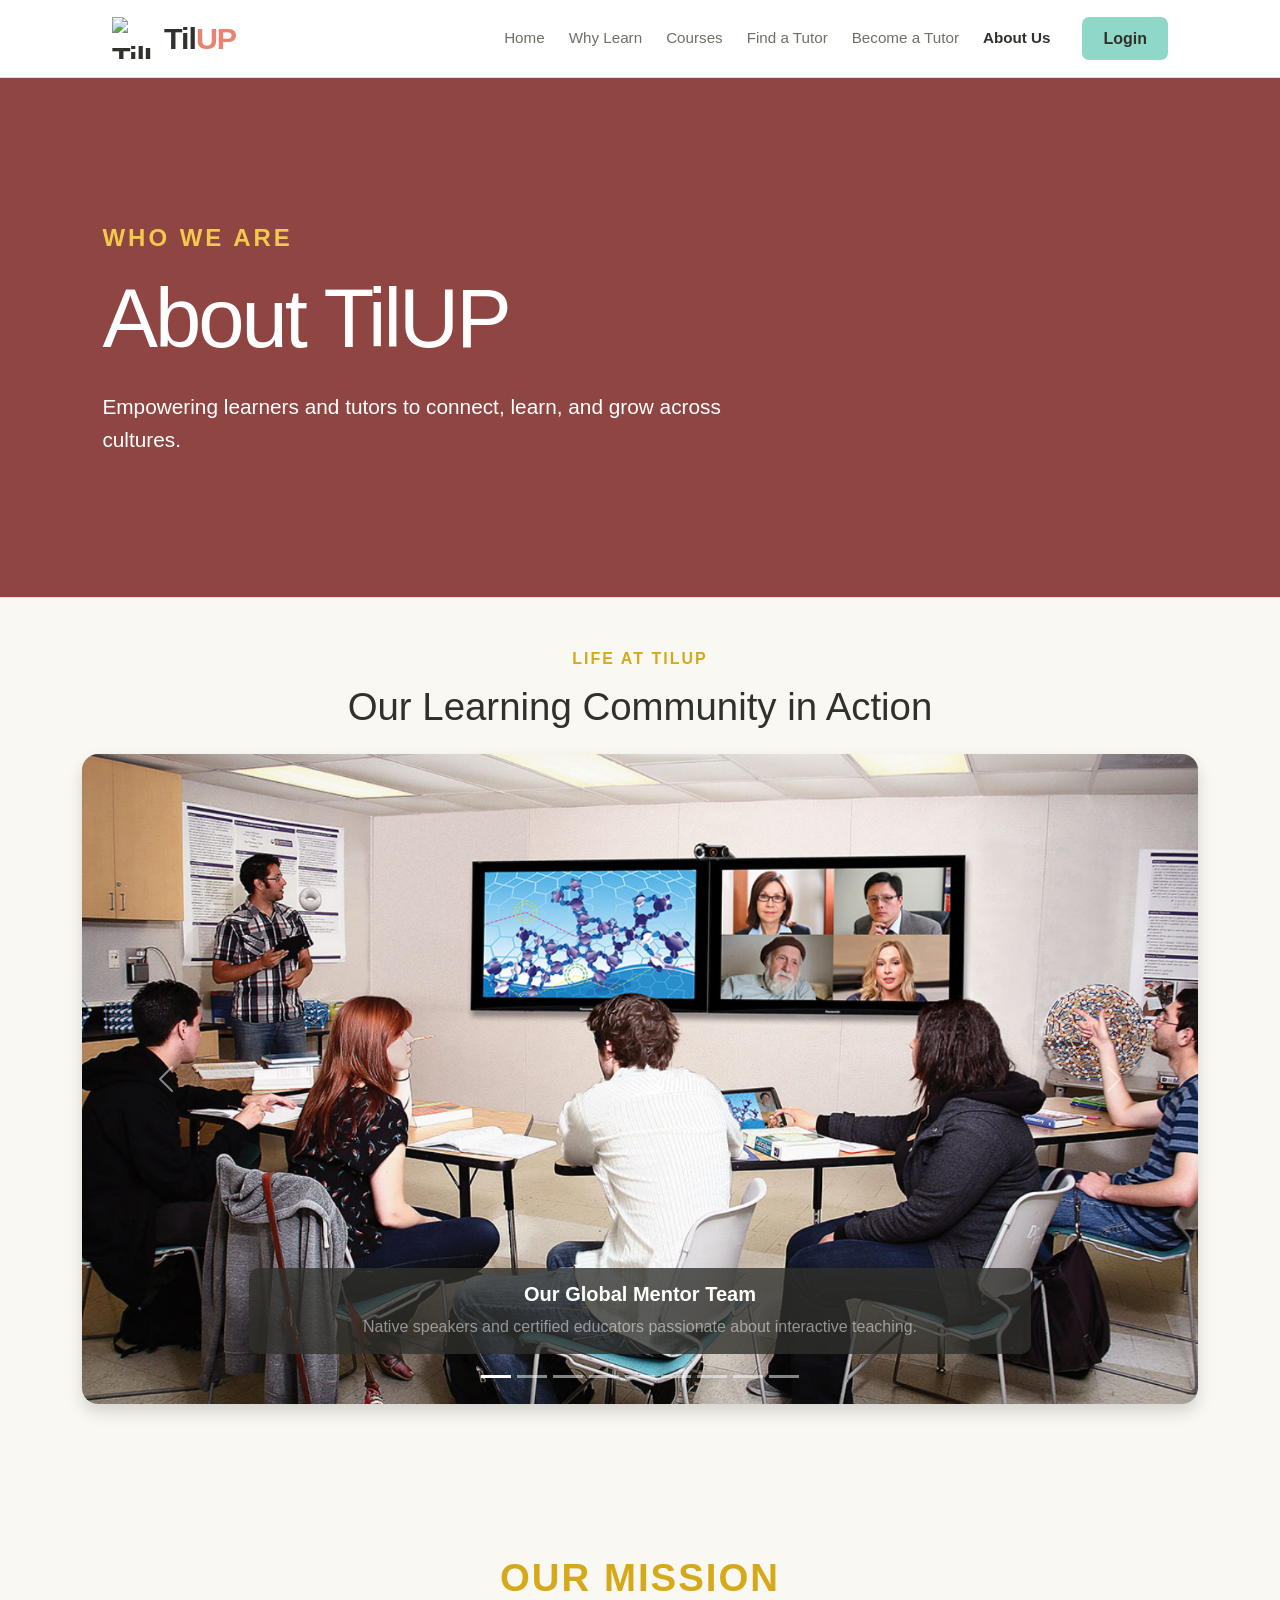
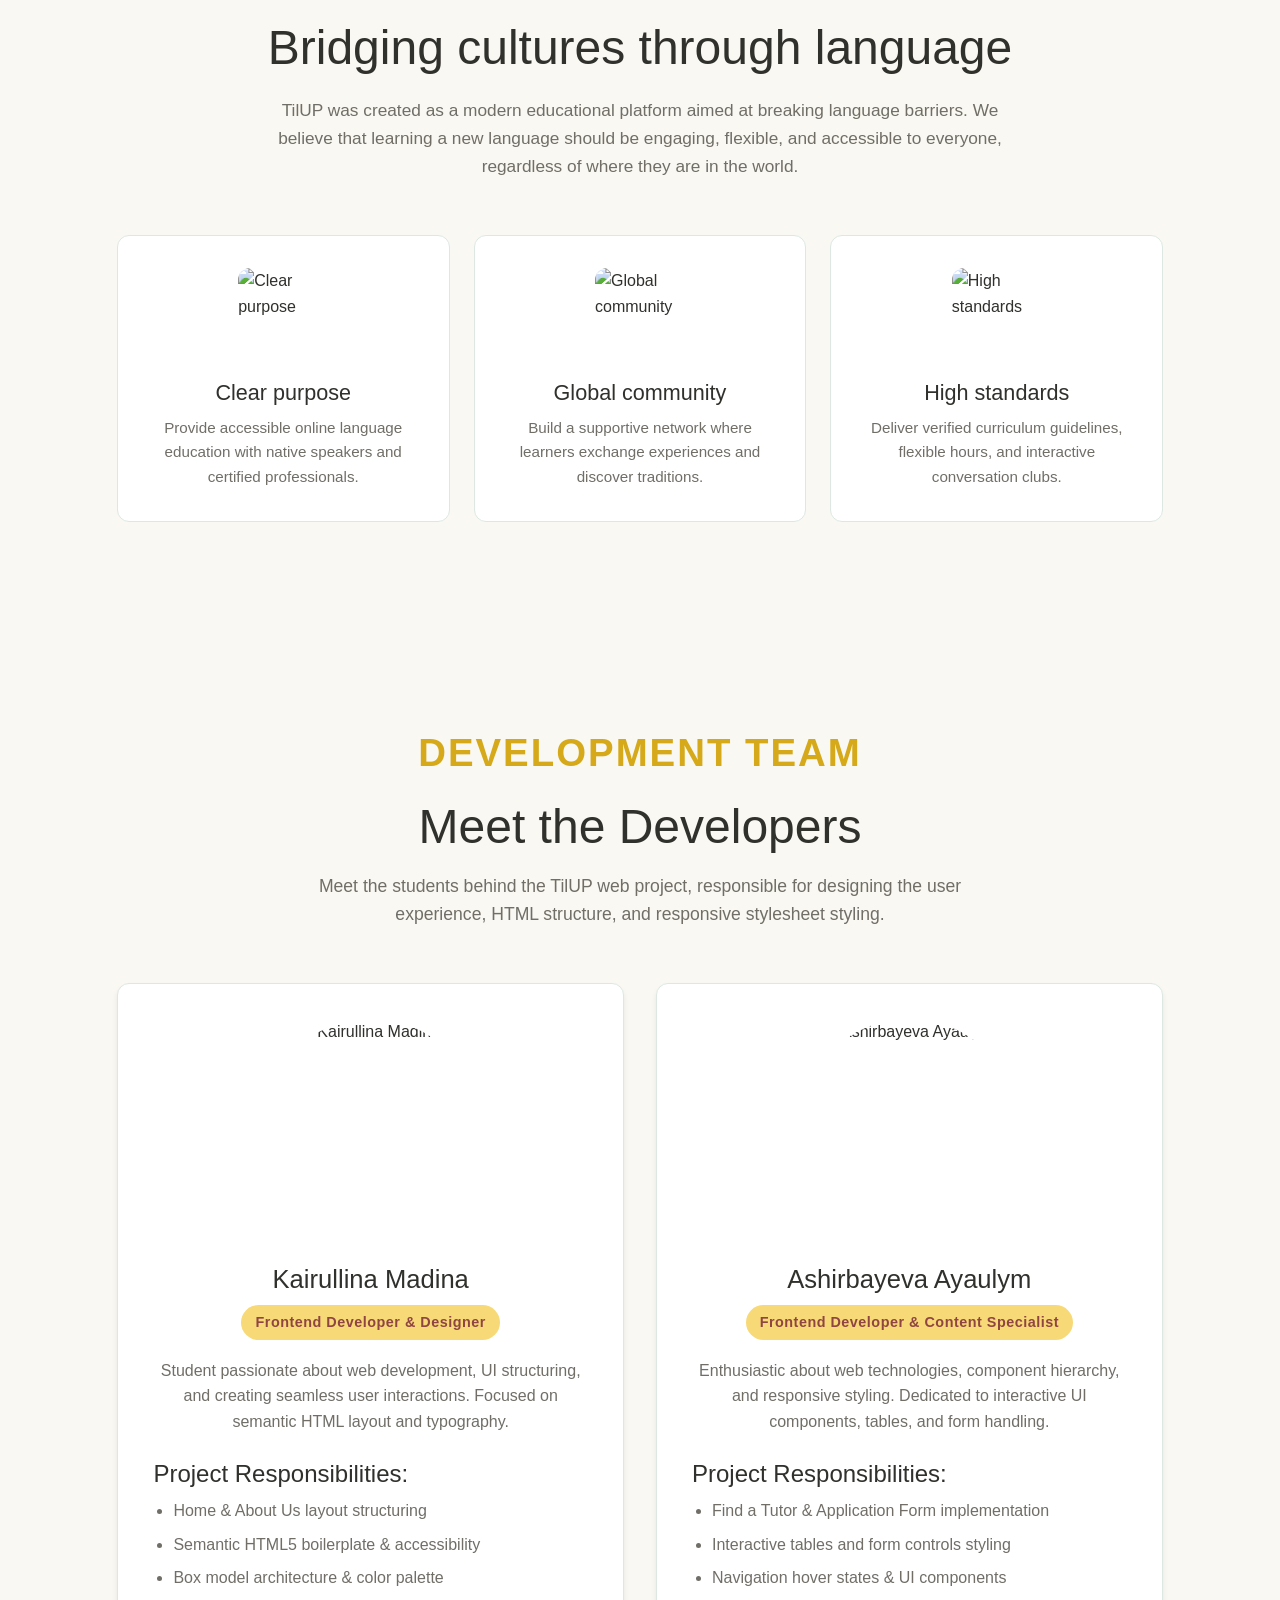
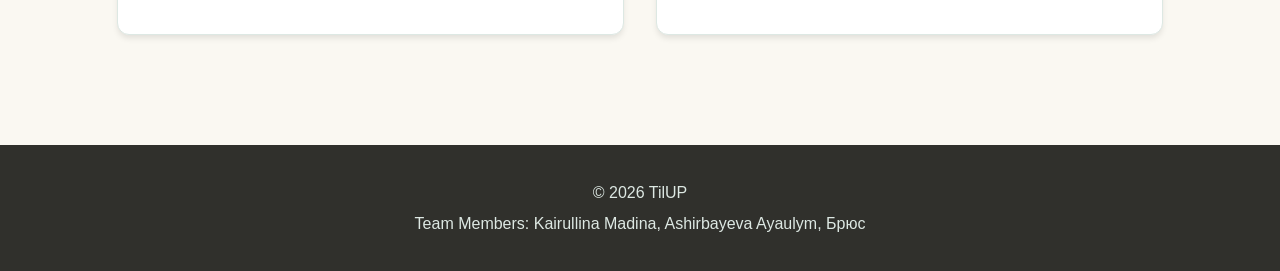
==== about.html @ f7ce6a19 "Update responsive design and Bootstrap" ====
<!DOCTYPE html>
<html lang="en">
<head>
    <meta charset="UTF-8">
    <meta name="viewport" content="width=device-width, initial-scale=1.0">
    <title>TilUP | About Us</title>

    <!-- Bootstrap 5.3.8 CSS (согласовано с напарницей) -->
    <link href="https://cdn.jsdelivr.net/npm/bootstrap@5.3.8/dist/css/bootstrap.min.css" rel="stylesheet">
    <link rel="stylesheet" href="css/style.css">
</head>

<body>

    <!-- Task 5 & 10: Единый Navbar на Bootstrap -->
    <header>
        <nav class="navbar navbar-expand-lg bg-white border-bottom py-2">
            <div class="container-fluid px-lg-5">
                <a href="index.html" class="logo text-decoration-none">
                    <img src="images/logo.PNG" alt="TilUP logo">
                    <span>Til<span class="logo-up">UP</span></span>
                </a>

                <button class="navbar-toggler" type="button" data-bs-toggle="collapse" data-bs-target="#navMenu" aria-controls="navMenu" aria-expanded="false" aria-label="Toggle navigation">
                    <span class="navbar-toggler-icon"></span>
                </button>

                <div class="collapse navbar-collapse justify-content-end" id="navMenu">
                    <ul class="navbar-nav align-items-lg-center my-3 my-lg-0 gap-lg-2">
                        <li class="nav-item"><a class="nav-link" href="index.html">Home</a></li>
                        <li class="nav-item"><a class="nav-link" href="why-learn.html">Why Learn</a></li>
                        <li class="nav-item"><a class="nav-link" href="courses.html">Courses</a></li>
                        <li class="nav-item"><a class="nav-link" href="tutors.html">Find a Tutor</a></li>
                        <li class="nav-item"><a class="nav-link" href="become_tutor.html">Become a Tutor</a></li>
                        <li class="nav-item"><a class="nav-link active" aria-current="page" href="about.html">About Us</a></li>
                    </ul>
                    <a href="#" class="login-button ms-lg-4 text-decoration-none">Login</a>
                </div>
            </div>
        </nav>
    </header>

    <main>

        <!-- Task 1: Responsive Typography -->
        <section class="page-herothree">
            <div class="page-herothree-content">
                <p class="section-label">WHO WE ARE</p>
                <h1 class="tu-responsive-title">About TilUP</h1>
                <p>Empowering learners and tutors to connect, learn, and grow across cultures.</p>
            </div>
        </section>

        <!-- Task 7: Bootstrap Carousel (Высокая, 9 фото JPG/JPEG) -->
        <section class="py-5" style="background-color: #FAF8F2;">
            <div class="container-xl">
                <div class="text-center mb-4">
                    <p class="section-label" style="font-size: 1rem; color: #D5A919;">LIFE AT TILUP</p>
                    <h2 style="color: #30302C; font-size: 2.4rem;">Our Learning Community in Action</h2>
                </div>

                <div class="row">
                    <div class="col-12">
                        <div id="aboutCarousel" class="carousel slide shadow rounded-4 overflow-hidden" data-bs-ride="carousel">
                            <!-- 9 Indicators -->
                            <div class="carousel-indicators">
                                <button type="button" data-bs-target="#aboutCarousel" data-bs-slide-to="0" class="active" aria-current="true" aria-label="Slide 1"></button>
                                <button type="button" data-bs-target="#aboutCarousel" data-bs-slide-to="1" aria-label="Slide 2"></button>
                                <button type="button" data-bs-target="#aboutCarousel" data-bs-slide-to="2" aria-label="Slide 3"></button>
                                <button type="button" data-bs-target="#aboutCarousel" data-bs-slide-to="3" aria-label="Slide 4"></button>
                                <button type="button" data-bs-target="#aboutCarousel" data-bs-slide-to="4" aria-label="Slide 5"></button>
                                <button type="button" data-bs-target="#aboutCarousel" data-bs-slide-to="5" aria-label="Slide 6"></button>
                                <button type="button" data-bs-target="#aboutCarousel" data-bs-slide-to="6" aria-label="Slide 7"></button>
                                <button type="button" data-bs-target="#aboutCarousel" data-bs-slide-to="7" aria-label="Slide 8"></button>
                                <button type="button" data-bs-target="#aboutCarousel" data-bs-slide-to="8" aria-label="Slide 9"></button>
                            </div>

                            <!-- 9 Slides -->
                            <div class="carousel-inner">
                                <div class="carousel-item active">
                                    <img src="images/mentor_team.png" class="d-block tu-carousel-img" alt="Global tutor team">
                                    <div class="carousel-caption d-none d-md-block tu-carousel-caption">
                                        <h5 class="text-white fw-bold">Our Global Mentor Team</h5>
                                        <p class="mb-0 text-white-50">Native speakers and certified educators passionate about interactive teaching.</p>
                                    </div>
                                </div>
                                <div class="carousel-item">
                                    <img src="images/student_centered.jpg" class="d-block tu-carousel-img" alt="Student lessons">
                                    <div class="carousel-caption d-none d-md-block tu-carousel-caption">
                                        <h5 class="text-white fw-bold">Student-Centered Lessons</h5>
                                        <p class="mb-0 text-white-50">Personalized pace tailored for your individual goals.</p>
                                    </div>
                                </div>
                                <div class="carousel-item">
                                    <img src="images/vibrant_community.jpeg" class="d-block tu-carousel-img" alt="Supportive community">
                                    <div class="carousel-caption d-none d-md-block tu-carousel-caption">
                                        <h5 class="text-white fw-bold">Vibrant Community</h5>
                                        <p class="mb-0 text-white-50">Practice conversation with peers across continents.</p>
                                    </div>
                                </div>
                                <div class="carousel-item">
                                    <img src="images/teaching_standarts.jpg" class="d-block tu-carousel-img" alt="Online classroom">
                                    <div class="carousel-caption d-none d-md-block tu-carousel-caption">
                                        <h5 class="text-white fw-bold">High Teaching Standards</h5>
                                        <p class="mb-0 text-white-50">Approved curriculum guidelines and verified mentors.</p>
                                    </div>
                                </div>
                                <div class="carousel-item">
                                    <img src="images/real_speaking.jpeg" class="d-block tu-carousel-img" alt="Speaking practice">
                                    <div class="carousel-caption d-none d-md-block tu-carousel-caption">
                                        <h5 class="text-white fw-bold">Real-World Speaking</h5>
                                        <p class="mb-0 text-white-50">Overcome the language barrier from the very first lesson.</p>
                                    </div>
                                </div>
                                <div class="carousel-item">
                                    <img src="images/flexible_schedule.jpg" class="d-block tu-carousel-img" alt="Flexible schedule">
                                    <div class="carousel-caption d-none d-md-block tu-carousel-caption">
                                        <h5 class="text-white fw-bold">Flexible Schedules</h5>
                                        <p class="mb-0 text-white-50">Book private sessions anytime that fits your daily routine.</p>
                                    </div>
                                </div>
                                <div class="carousel-item">
                                    <img src="images/verified_tutors.jpeg" class="d-block tu-carousel-img" alt="Interview process">
                                    <div class="carousel-caption d-none d-md-block tu-carousel-caption">
                                        <h5 class="text-white fw-bold">Verified Tutors</h5>
                                        <p class="mb-0 text-white-50">Carefully screened language coaches and specialists.</p>
                                    </div>
                                </div>
                                <div class="carousel-item">
                                    <img src="images/clear_progress.jpg" class="d-block tu-carousel-img" alt="Mission and purpose">
                                    <div class="carousel-caption d-none d-md-block tu-carousel-caption">
                                        <h5 class="text-white fw-bold">Clear Educational Milestones</h5>
                                        <p class="mb-0 text-white-50">Tangible progress from beginner basics to fluent speech.</p>
                                    </div>
                                </div>
                                <div class="carousel-item">
                                    <img src="images/people.jpeg" class="d-block tu-carousel-img" alt="Diverse learners">
                                    <div class="carousel-caption d-none d-md-block tu-carousel-caption">
                                        <h5 class="text-white fw-bold">Global Culture Exchange</h5>
                                        <p class="mb-0 text-white-50">Discover local traditions through native language immersion.</p>
                                    </div>
                                </div>
                            </div>

                            <!-- Controls -->
                            <button class="carousel-control-prev" type="button" data-bs-target="#aboutCarousel" data-bs-slide="prev" aria-label="Previous">
                                <span class="carousel-control-prev-icon" aria-hidden="true"></span>
                            </button>
                            <button class="carousel-control-next" type="button" data-bs-target="#aboutCarousel" data-bs-slide="next" aria-label="Next">
                                <span class="carousel-control-next-icon" aria-hidden="true"></span>
                            </button>
                        </div>
                    </div>
                </div>
            </div>
        </section>

        <!-- Task 3: Bootstrap Grid (col-lg-4) -->
        <section class="about-tilup">
            <p class="section-label">OUR MISSION</p>
            <h2>Bridging cultures through language</h2>
            <p class="about-description">
                TilUP was created as a modern educational platform aimed at breaking language barriers. 
                We believe that learning a new language should be engaging, flexible, and accessible 
                to everyone, regardless of where they are in the world.
            </p>

            <div class="row g-4 text-start">
                <div class="col-12 col-md-6 col-lg-4">
                    <article class="feature-card h-100">
                        <div class="feature-icon">
                            <img src="images/purpose.jpg" alt="Clear purpose">
                        </div>
                        <h3>Clear purpose</h3>
                        <p>Provide accessible online language education with native speakers and certified professionals.</p>
                    </article>
                </div>

                <div class="col-12 col-md-6 col-lg-4">
                    <article class="feature-card h-100">
                        <div class="feature-icon">
                            <img src="images/community.jpg" alt="Global community">
                        </div>
                        <h3>Global community</h3>
                        <p>Build a supportive network where learners exchange experiences and discover traditions.</p>
                    </article>
                </div>

                <div class="col-12 col-md-12 col-lg-4">
                    <article class="feature-card h-100">
                        <div class="feature-icon">
                            <img src="images/standard.jpg" alt="High standards">
                        </div>
                        <h3>High standards</h3>
                        <p>Deliver verified curriculum guidelines, flexible hours, and interactive conversation clubs.</p>
                    </article>
                </div>
            </div>
        </section>

        <!-- Development Team -->
        <section class="team-section">
            <p class="section-label">DEVELOPMENT TEAM</p>
            <h2>Meet the Developers</h2>
            <p class="about-description">
                Meet the students behind the TilUP web project, responsible for designing 
                the user experience, HTML structure, and responsive stylesheet styling.
            </p>

            <div class="team-grid">
                <article class="team-card">
                    <img src="images/madina.jpg" alt="Kairullina Madina" class="round-imageus profile-photo">
                    <div class="team-info">
                        <h3>Kairullina Madina</h3>
                        <span class="subject-tag">Frontend Developer & Designer</span>
                        <p class="bio-text">
                            Student passionate about web development, UI structuring, and creating 
                            seamless user interactions. Focused on semantic HTML layout and typography.
                        </p>
                        <div class="member-details">
                            <h4>Project Responsibilities:</h4>
                            <ul>
                                <li>Home & About Us layout structuring</li>
                                <li>Semantic HTML5 boilerplate & accessibility</li>
                                <li>Box model architecture & color palette</li>
                            </ul>
                        </div>
                    </div>
                </article>

                <article class="team-card">
                    <img src="images/ayaulym.jpg" alt="Ashirbayeva Ayaulym" class="round-imageus profile-photo">
                    <div class="team-info">
                        <h3>Ashirbayeva Ayaulym</h3>
                        <span class="subject-tag">Frontend Developer & Content Specialist</span>
                        <p class="bio-text">
                            Enthusiastic about web technologies, component hierarchy, and responsive styling. 
                            Dedicated to interactive UI components, tables, and form handling.
                        </p>
                        <div class="member-details">
                            <h4>Project Responsibilities:</h4>
                            <ul>
                                <li>Find a Tutor & Application Form implementation</li>
                                <li>Interactive tables and form controls styling</li>
                                <li>Navigation hover states & UI components</li>
                            </ul>
                        </div>
                    </div>
                </article>
            </div>
        </section>

    </main>

    <!-- Правило сдачи 3: имена всех членов команды в футере -->
    <footer>
        <p>&copy; 2026 TilUP</p>
        <p>Team Members: Kairullina Madina, Ashirbayeva Ayaulym, Брюс</p>
    </footer>

    <!-- Bootstrap 5.3.8 JS -->
    <script src="https://cdn.jsdelivr.net/npm/bootstrap@5.3.8/dist/js/bootstrap.bundle.min.js"></script>
</body>
</html>
---- css/style.css ----
/* 
   GLOBAL
 */

* {
    box-sizing: border-box;
}

body {
    margin: 0;
    font-family: Arial, sans-serif;
    color: #30302C;
    background-color: #FAF8F2;
    line-height: 1.6;
}

h1, h2, h3, p {
    margin-top: 0;
}

a {
    text-decoration: none;
}


/* 
   ALL PAGES
   NAVBAR
*/

.navbar {
    min-height: 78px;
    padding: 0 5%;
    display: flex;
    align-items: center;
    justify-content: space-between;
    background-color: #FFFFFF;
    border-bottom: 1px solid #DDE8E3;
}

.logo {
    display: flex;
    align-items: center;
    gap: 10px;
    color: #30302C;
    font-size: 1.9rem;
    font-weight: bold;
    letter-spacing: -1px;
}

.logo img {
    width: 42px;
    height: 42px;
    object-fit: contain;
}

.logo-up {
    color: #E9826E;
}

.nav-menu {
    display: flex;
    align-items: center;
    gap: 25px;
}

.nav-menu a {
    color: #706E67;
    font-size: 0.95rem;
    transition: 0.3s;
}

.nav-menu a:hover {
    color: #E9826E;
}

.nav-menu a.active {
    color: #30302C;
    font-weight: bold;
}

.login-button {
    padding: 9px 21px;
    color: #30302C;
    background-color: #8FD8C8;
    border-radius: 7px;
    font-weight: bold;
    transition: 0.3s;
}

.login-button:hover {
    background-color: #E9826E;
    color: #FFFFFF;
}


/* 
   HOME PAGE
   HERO IMAGE
 */

.hero-image-section {
    position: relative;
    width: 100%;
    height: 650px;
    overflow: hidden;
}

.hero-image {
    width: 100%;
    height: 100%;
    object-fit: cover;
    display: block;
}

.hero-image-overlay {
    position: absolute;
    top: 0;
    left: 0;
    width: 100%;
    height: 100%;
    display: flex;
    align-items: center;
    padding: 0 8%;
    background-color: rgba(48, 48, 44, 0.25);
}

.hero-text {
    max-width: 1000px;
    color: #FFFFFF;
}

.hero-label {
    margin-bottom: 20px;
    color: #F8D978;
    font-size: 1.1rem;
    font-weight: bold;
    letter-spacing: 3px;
    text-shadow: 2px 2px 6px rgba(0, 0, 0, 0.45);
}

.hero-text h1 {
    margin-bottom: 28px;
    color: #FFFFFF;
    font-size: 6rem;
    line-height: 1.02;
    letter-spacing: -3px;
    text-shadow: 2px 2px 6px rgba(0, 0, 0, 0.45);
}

.hero-description {
    max-width: 700px;
    margin-bottom: 38px;
    color: #FFFFFF;
    font-size: 1.3rem;
    line-height: 1.6;
    text-shadow: 2px 2px 6px rgba(0, 0, 0, 0.45);
}

.btn-primary {
    display: inline-block;

    padding: 15px 34px;

    color: #30302C;
    background-color: #8FD8C8;

    border: none;
    border-radius: 7px;

    font-size: 1rem;
    font-weight: bold;

    transition: 0.3s;
}

.btn-primary:hover {
    background-color: #E9826E;
    color: #FFFFFF;

    transform: translateY(-2px);
}


/*  
   HOME PAGE
   STATISTICS
  */

.statistics {
    display: flex;
    padding: 42px 8%;
    background-color: #FFFFFF;
    border-bottom: 1px solid #DDE8E3;
}

.stat {
    flex: 1;
    text-align: center;
    border-right: 1px solid #DDE8E3;
}

.stat:last-child {
    border-right: none;
}

.stat h2 {
    margin-bottom: 2px;
    color: #B35A54;
    font-size: 2.2rem;
}

.stat p {
    margin-bottom: 0;
    color: #706E67;
}


/* HOME PAGE
   ABOUT TILUP
 */

.about-tilup {
    max-width: 1200px;
    margin: 0 auto;
    padding: 95px 6% 110px;
    text-align: center;
}

.section-label {
    margin-bottom: 12px;
    color: #D5A919;
    font-size: 2.4rem;
    font-weight: bold;
    letter-spacing: 2px;
}

.about-tilup h2 {
    margin-bottom: 22px;
    color: #30302C;
    font-size: 3rem;
    line-height: 1.15;
}

.about-description {
    max-width: 760px;
    margin: 0 auto 55px;
    color: #706E67;
    font-size: 1.08rem;
}


/* 
   HOME PAGE
   FEATURE CARDS
 */

.feature-cards {
    display: flex;
    gap: 22px;
    align-items: stretch;
    text-align: left;
}

.feature-card {
    flex: 1;
    min-height: 260px;
    padding: 32px;

    display: flex;
    flex-direction: column;
    align-items: center;

    background-color: #FFFFFF;
    border: 1px solid #DDE8E3;
    border-radius: 12px;
    transition: 0.3s;
}

.feature-card:hover {
    transform: translateY(-5px);
    border-color: #E9826E;
    box-shadow: 0 10px 25px rgba(48, 48, 44, 0.08);
}

.feature-icon {
    width: 90px;
    height: 90px;
    margin: 0 auto 22px;
    overflow: hidden;
    border-radius: 12px;
}

.feature-icon img {
    width: 100%;
    height: 100%;
    object-fit: cover;
    display: block;
}

.feature-card h3 {
    margin-bottom: 10px;
    color: #30302C;
    font-size: 1.35rem;
    text-align: center;
}

.feature-card p {
    margin-bottom: 0;
    color: #706E67;
    font-size: 0.95rem;
    text-align: center;
}


/*  
   ALL PAGES
   FOOTER
  */

footer {
    padding: 30px 8%;
    text-align: center;
    background-color: #30302C;
}

footer p {
    margin: 5px;
    color: #DDE8E3;
}


/*  
   HOME PAGE
   RESPONSIVE
  */

@media (max-width: 1000px) {

    .nav-menu {
        gap: 15px;
    }

    .hero-image-section {
        height: 580px;
    }

    .hero-text h1 {
        font-size: 4.5rem;
    }
}


@media (max-width: 750px) {

    .navbar {
        padding: 15px 5%;
        flex-wrap: wrap;
        gap: 15px;
    }

    .nav-menu {
        order: 3;
        width: 100%;
        justify-content: center;
        flex-wrap: wrap;
    }

    .hero-image-section {
        height: 600px;
    }

    .hero-image-overlay {
        padding: 0 6%;
    }

    .hero-text h1 {
        font-size: 3.2rem;
        letter-spacing: -1px;
    }

    .hero-description {
        font-size: 1.1rem;
    }

    .statistics {
        flex-wrap: wrap;
        gap: 25px;
    }

    .stat {
        flex: 1 1 45%;
    }

    .stat:nth-child(2) {
        border-right: none;
    }

    .stat:nth-child(3),
    .stat:nth-child(4) {
        padding-top: 20px;
    }

    .about-tilup {
        padding: 75px 6%;
    }

    .about-tilup h2 {
        font-size: 2.4rem;
    }
}


/*  
   WHY LEARN PAGE
   HERO
  */

.why-hero {
    min-height: 520px;
    display: flex;
    align-items: center;
    padding: 80px 8%;
    background-color: #30302C;
}

.why-hero-content {
    max-width: 800px;
    color: #FFFFFF;
}

.why-hero-content .section-label {
    margin-bottom: 20px;
    color: #F8D978;
}

.why-hero-content h1 {
    margin-bottom: 25px;
    color: #FFFFFF;
    font-size: 5rem;
    line-height: 1.05;
    letter-spacing: -2px;
}

.why-hero-content > p:not(.section-label) {
    max-width: 650px;
    color: #FFFFFF;
    font-size: 1.2rem;
    line-height: 1.6;
}


/*  
   WHY LEARN PAGE
   BENEFITS
  */

.why-benefits {
    max-width: 1200px;
    margin: 0 auto;
    padding: 100px 6% 110px;
}

.why-benefit {
    display: flex;
    gap: 70px;
    align-items: center;
    margin-bottom: 100px;
}

.why-benefit:last-child {
    margin-bottom: 0;
}

.why-benefit-reverse .why-benefit-text {
    order: 2;
}

.why-benefit-reverse .why-benefit-image {
    order: 1;
}

.why-benefit-text {
    max-width: 520px;
    flex: 1;
}

.why-benefit-text h2 {
    margin-bottom: 20px;
    color: #30302C;
    font-size: 2.5rem;
    line-height: 1.15;
}

.why-benefit-text > p:not(.benefit-number) {
    margin-bottom: 25px;
    color: #706E67;
    font-size: 1.05rem;
    line-height: 1.7;
}

.why-benefit-text ul {
    margin: 0;
    padding-left: 20px;
    color: #30302C;
}

.why-benefit-text li {
    margin-bottom: 9px;
}


/*  
   WHY LEARN PAGE
   IMAGES
  */

.why-benefit-image {
    width: 100%;
    height: 400px;
    overflow: hidden;
    border-radius: 12px;
    flex: 1;
}

.why-benefit-image img {
    width: 100%;
    height: 100%;
    object-fit: cover;
    display: block;
}
.review-card {
    max-width: 850px;
    min-height: 320px;
    margin: 0 auto;
    background-color: #FFFFFF;
    border: 1px solid #E7E2D7;
    border-radius: 16px;
}

.review-header {
    display: flex;
    align-items: center;
    gap: 20px;
}

.review-image {
    width: 110px;
    height: 110px;
    object-fit: cover;
    border-radius: 50%;
}

.review-header h5 {
    margin: 0 0 6px;
    font-size: 1.4rem;
    color: #30302C;
}

.review-header small {
    color: #706E67;
    font-size: 1rem;
}

.review-stars {
    margin-top: 8px;
    color: #F2C94C;
    font-size: 1.2rem;
    letter-spacing: 2px;
}

.review-text {
    margin-top: 45px;
    font-size: 1.5rem;
    line-height: 1.6;
    color: #30302C;
}
.review-control {
    width: 60px;
    opacity: 1;
}

.review-arrow {
    width: 45px;
    height: 45px;
    display: flex;
    align-items: center;
    justify-content: center;

    background-color: #30302C;
    color: #FFFFFF;

    border-radius: 50%;
    font-size: 2rem;
    line-height: 1;
}

.review-control:hover {
    opacity: 1;
}

.review-control:hover .review-arrow {
    background-color: #E9826E;
}

@media (max-width: 600px) {

    .review-card {
        padding: 30px !important;
    }

    .review-image {
        width: 90px;
        height: 90px;
    }

    .review-text {
        margin-top: 30px;
        font-size: 1.2rem;
    }

}

/*  
   WHY LEARN PAGE
   BOTTOM CTA
  */

.why-cta {
    padding: 100px 8%;
    background-color: #30302C;
}

.why-cta-content {
    max-width: 850px;
    margin: 0 auto;
    text-align: center;
}

.why-cta-content .section-label {
    margin-bottom: 15px;
    color: #F8D978;
}

.why-cta-content h2 {
    margin-bottom: 20px;
    color: #FFFFFF;
    font-size: 3.2rem;
    line-height: 1.15;
}

.why-cta-content > p:not(.section-label) {
    max-width: 650px;
    margin: 0 auto 30px;
    color: #DDE8E3;
    font-size: 1.1rem;
    line-height: 1.6;
}


/*  
   WHY LEARN PAGE
   RESPONSIVE
  */

@media (max-width: 900px) {

    .why-hero-content h1 {
        font-size: 4rem;
    }

    .why-benefit {
        flex-direction: column;
        gap: 35px;
        margin-bottom: 75px;
    }

    .why-benefit-reverse .why-benefit-text {
        order: 1;
    }

    .why-benefit-reverse .why-benefit-image {
        order: 2;
    }

    .why-benefit-text {
        max-width: 700px;
    }

    .why-benefit-image {
        height: 350px;
    }
}


@media (max-width: 600px) {

    .why-hero {
        min-height: 480px;
        padding: 70px 6%;
    }

    .why-hero-content h1 {
        font-size: 3rem;
    }

    .why-benefits {
        padding: 75px 6% 80px;
    }

    .why-intro h2 {
        font-size: 2.3rem;
    }

    .why-benefit-text h2 {
        font-size: 2rem;
    }

    .why-benefit-image {
        height: 280px;
    }

    .why-cta {
        padding: 75px 6%;
    }

    .why-cta-content h2 {
        font-size: 2.4rem;
    }
}


/*  
   COURSES PAGE
   HERO
  */

.courses-hero {
    position: relative;
    width: 100%;
    height: 520px;
    overflow: hidden;
}

.courses-hero-image {
    position: absolute;
    top: 0;
    left: 0;
    width: 100%;
    height: 100%;
    object-fit: cover;
    z-index: 0;
}

.courses-hero-overlay {
    position: absolute;
    top: 0;
    left: 0;
    width: 100%;
    height: 100%;
    display: flex;
    align-items: center;
    padding: 0 8%;
    background-color: rgba(48, 48, 44, 0.25);
    z-index: 1;
}

.courses-hero-content {
    max-width: 850px;
    color: #FFFFFF;
    text-shadow: 2px 2px 6px rgba(0, 0, 0, 0.45);
}

.courses-hero-content {
    max-width: 850px;
}

.courses-hero h1 {
    margin-bottom: 22px;
    color: #FFFFFF;
    font-size: 4.5rem;
    line-height: 1.05;
    letter-spacing: -2px;
    text-shadow: 2px 2px 6px rgba(0, 0, 0, 0.45);
}

.courses-hero p:not(.section-label) {
    max-width: 650px;
    margin-bottom: 0;
    color: #FFFFFF;
    font-size: 1.2rem;
}

.courses-heading {
    max-width: 1100px;
    margin: 0 auto 45px;
    text-align: left;
}

.courses-heading h2 {
    margin-bottom: 15px;
    color: #30302C;
    font-size: 3rem;
    line-height: 1.15;
}

.courses-heading > p:not(.section-label) {
    max-width: 700px;
    margin: 0;
    color: #706E67;
    font-size: 1.15rem;
    line-height: 1.6;
}


/*  
   COURSES PAGE
   LANGUAGES
  */

.languages-section {
    max-width: 1500px;
    margin: 0 auto;
    padding: 95px 6% 110px;
}

.language-card {
    flex: 1 1 calc(33.333% - 25px);
    min-width: 280px;

    position: relative;
    align-self: flex-start;

    background-color: #FFFFFF;
    border: 1px solid #DDE8E3;
    border-radius: 12px;
    transition: 0.3s;
    z-index: 1;
}

.language-card:hover {
    transform: translateY(-5px);
    border-color: #E9826E;
    box-shadow: 0 10px 25px rgba(48, 48, 44, 0.10);
    z-index: 10;
}

.language-image {
    width: 100%;
    height: 230px;
    overflow: hidden;
    border-radius: 12px 12px 0 0;
}

.language-image img {
    width: 100%;
    height: 100%;
    object-fit: cover;
    display: block;
}

.language-title {
    padding: 22px 25px;
    background-color: #FFFFFF;
    border-radius: 0 0 12px 12px;
}

.language-title h3 {
    margin: 0;
    color: #30302C;
    font-size: 1.35rem;
}

.language-info {
    position: absolute;

    top: calc(100% - 1px);
    left: 0;

    width: 100%;

    box-sizing: border-box;

    max-height: 0;
    overflow: hidden;

    padding: 0 25px;

    background-color: #FFFFFF;

    border: 1px solid #E9826E;
    border-top: none;

    border-radius: 0 0 12px 12px;

    opacity: 0;

    transition:
        max-height 0.4s ease,
        padding 0.4s ease,
        opacity 0.2s ease;
}

.language-card:hover .language-info {
    max-height: 250px;
    padding: 0 25px 25px;
    opacity: 1;
}

.language-info .language-level {
    display: block;
    margin-bottom: 10px;
    color: #E9826E;
    font-size: 0.75rem;
    font-weight: bold;
    letter-spacing: 1.5px;
}

.language-info p {
    margin-bottom: 15px;
    color: #706E67;
    line-height: 1.5;
}

.language-info ul {
    margin: 0;
    padding-left: 20px;
    color: #706E67;
}

.language-info li {
    margin-bottom: 5px;
}

.language-level {
    color: #E9826E;
    font-size: 0.75rem;
    font-weight: bold;
    letter-spacing: 1.5px;
}
.many-more {
    display: none;
}

@media (max-width: 650px) {

    .language-card:nth-child(n+7) {
        display: none;
    }

    .many-more {
        display: block;
        text-align: center;
        margin-top: 30px;
        font-size: 1.1rem;
        color: #706E67;
    }
}

@media (max-width: 1000px) {

    .language-card {
        flex: 1 1 calc(50% - 25px);
    }

}

@media (max-width: 650px) {

    .language-card {
        flex: 1 1 100%;
    }

    .language-image {
        height: 250px;
    }
}


/*  
   COURSES PAGE
   COURSE FORMATS
  */

.course-formats {
    padding: 95px 8% 105px;
    background-color: #FAF8F2;
}


.format-card {
    flex: 1 1 calc(25% - 20px);

    min-height: 250px;
    padding: 28px;

    display: flex;
    flex-direction: column;
    align-items: center;

    background-color: #FFFFFF;
    border: 1px solid #DDE8E3;
    border-radius: 12px;
    text-align: center;
    transition: 0.3s;
}

.format-card:hover {
    transform: translateY(-5px);
    border-color: #E9826E;
}

.format-icon {
    width: 90px;
    height: 90px;
    margin: 0 auto 22px;
    overflow: hidden;
    border-radius: 12px;
}

.format-icon img {
    width: 100%;
    height: 100%;
    object-fit: cover;
    display: block;
}

.format-card h3 {
    margin-bottom: 10px;
    color: #30302C;
    font-size: 1.3rem;
}

.format-card p {
    margin-bottom: 0;
    color: #706E67;
    font-size: 0.95rem;
}

@media (max-width: 1000px) {

    .format-card {
        flex: 1 1 calc(50% - 20px);
    }

}

@media (max-width: 650px) {

    .format-card {
        flex: 1 1 100%;
    }

}


/*  
   COURSES PAGE
   PREMIUM
  */

.premium-section {
    padding: 90px 8%;
    background-color: #30302C;
}

.premium-content {
    max-width: 1200px;
    margin: 0 auto;
    display: grid;
    grid-template-columns: 1fr 1fr;
    gap: 70px;
    align-items: center;
}

.premium-text {
    text-align: left;
}

.premium-text .section-label {
    color: #F8D978;
}

.premium-text h2 {
    margin-bottom: 20px;
    color: #FFFFFF;
    font-size: 3rem;
    line-height: 1.15;
}

.premium-text > p:not(.section-label) {
    max-width: 550px;
    margin-bottom: 30px;
    color: #DDE8E3;
    font-size: 1.1rem;
    line-height: 1.6;
}

.premium-list {
    max-width: 550px;
    margin-bottom: 35px;
    padding-left: 20px;
    color: #FFFFFF;
    text-align: left;
}

.premium-list li {
    margin-bottom: 10px;
}

.premium-image {
    width: 100%;
    height: 400px;
    overflow: hidden;
    border-radius: 12px;
}

.premium-image img {
    width: 100%;
    height: 100%;
    object-fit: contain;
    display: block;
}


/*  
   COURSES PAGE
   COURSE TABLE
  */

.course-comparison {
    max-width: 1200px;
    margin: 0 auto;
    padding: 95px 6% 110px;
}

.table-container {
    overflow-x: auto;
}

table {
    width: 100%;
    border-collapse: collapse;
    background-color: #FFFFFF;
}

th,
td {
    padding: 18px 20px;
    text-align: left;
    border: 1px solid #DDE8E3;
}

th {
    color: #30302C;
    background-color: #8FD8C8;
    font-weight: bold;
}

td {
    color: #706E67;
}

tr:hover td {
    background-color: #FAF8F2;
}

.plan-header .feature-header {
    background-color: #706E67;
    color: #FFFFFF;
}

.plan-header .free-header {
    background-color: #8FD8C8;
    color: #30302C;
}

.plan-header .tutor-header {
    background-color: #E9826E;
    color: #FFFFFF;
}

.plan-header .premium-header {
    background-color: #F2C94C;
    color: #FFFFFF;
}

.price-row td {
    font-weight: bold;
}

.price-row td:first-child {
    background-color: #706E67;
    color: #FFFFFF;
}

.price-row td:nth-child(2) {
    background-color: #8FD8C8;
    color: #30302C;
}

.price-row td:nth-child(3) {
    background-color: #E9826E;
    color: #FFFFFF;
}

.price-row td:nth-child(4) {
    background-color: #F2C94C;
    color: #FFFFFF;
}


/*  
   COURSES PAGE
   RESPONSIVE
  */

@media (max-width: 1000px) {

    .courses-hero h1 {
        font-size: 3.8rem;
    }

    .feature-cards {
        flex-direction: column;
    }
}

@media (max-width: 750px) {

    .courses-hero {
        min-height: 400px;
        padding: 60px 6%;
    }

    .courses-hero h1 {
        font-size: 3rem;
    }

    .courses-heading h2 {
        font-size: 2.3rem;
    }

    .premium-content h2 {
        font-size: 2.3rem;
    }

    .languages-section,
    .course-comparison {
        padding: 70px 6%;
    }
}


/*  
   BECOME A TUTOR PAGE
   PAGE HERO
  */

.page-hero {
    min-height: 520px;
    display: flex;
    align-items: center;
    padding: 80px 8%;
    background-color: #30302C;
    border-bottom: 1px solid #DDE8E3;
}

.page-hero-content {
    max-width: 1000px;
    text-align: left;
}

.page-hero .section-label {
    margin-bottom: 20px;
    color: #8FD8C8;
    font-size: 1.1rem;
    font-weight: bold;
    letter-spacing: 3px;
}

.page-hero h1 {
    margin-bottom: 28px;
    color: #FFFFFF;
    font-size: 6rem;
    line-height: 1.02;
    letter-spacing: -3px;
}

.page-hero-content > p:not(.section-label) {
    max-width: 700px;
    margin-bottom: 0;
    color: #FFFFFF;
    font-size: 1.3rem;
    line-height: 1.6;
}


/*  
   BECOME A TUTOR PAGE
   SECOND HERO
  */

.page-herotwo {
    min-height: 520px;
    display: flex;
    align-items: center;
    padding: 80px 8%;
    background-color: #263b35;
    border-bottom: 1px solid #DDE8E3;
}

.page-herotwo-content {
    max-width: 1000px;
    text-align: left;
}

.page-herotwo .section-label {
    margin-bottom: 20px;
    color: #8FD8C8;
    font-size: 1.1rem;
    font-weight: bold;
    letter-spacing: 3px;
}

.page-herotwo h1 {
    margin-bottom: 28px;
    color: #FFFFFF;
    font-size: 6rem;
    line-height: 1.02;
    letter-spacing: -3px;
}

.page-herotwo-content > p:not(.section-label) {
    max-width: 700px;
    margin-bottom: 0;
    color: #FFFFFF;
    font-size: 1.3rem;
    line-height: 1.6;
}


/*  
   BECOME A TUTOR PAGE
   THIRD HERO
  */

.page-herothree {
    min-height: 520px;
    display: flex;
    align-items: center;
    padding: 80px 8%;
    background-color: #8F4542;
    border-bottom: 1px solid #DDE8E3;
}

.page-herothree-content {
    max-width: 1000px;
    text-align: left;
}

.page-herothree .section-label {
    margin-bottom: 20px;
    color: #F2C94C;
    font-size: 1.5rem;
    font-weight: bold;
    letter-spacing: 3px;
}

.page-herothree h1 {
    margin-bottom: 28px;
    color: #FFFFFF;
    font-size: 6rem;
    line-height: 1.02;
    letter-spacing: -3px;
}

.page-herothree-content > p:not(.section-label) {
    max-width: 700px;
    margin-bottom: 0;
    color: #FFFFFF;
    font-size: 1.3rem;
    line-height: 1.6;
}


/*  
   BECOME A TUTOR PAGE
   REQUIREMENTS
  */

.requirements-section {
    padding: 90px 8%;
}

.requirements-content {
    max-width: 1200px;
    margin: 0 auto;
    display: grid;
    grid-template-columns: 1fr 420px;
    gap: 70px;
    align-items: center;
}

.round-image {
    width: 500px;
    height: 500px;
    max-width: none;
    object-fit: cover;
    border-radius: 50%;
    display: block;
    border: 3px solid #B87568;
}

.requirements-list {
    padding-left: 20px;
}

.requirements-list li {
    margin-bottom: 15px;
    color: #706E67;
}


/*  
   BECOME A TUTOR PAGE
   BENEFITS TABLE
  */

.benefits-table-section {
    padding: 80px 8%;
    text-align: center;
}

.benefits-table {
    width: 100%;
    border-collapse: collapse;
    margin-top: 40px;
    background: #FFFFFF;
    border-radius: 12px;
    overflow: hidden;
}

.benefits-table td {
    padding: 18px;
    border-bottom: 1px solid #DDE8E3;
}

.benefits-table tr:hover {
    background: #FAF8F2;
}

.benefit-header {
    background-color: #F2C94C;
    color: #30302C;
}

.description-header {
    background-color: #8FD8C8;
    color: #30302C;
}

.included-header {
    background-color: #E9826E;
    color: #FFFFFF;
}


/* 
   BECOME A TUTOR PAGE
   APPLICATION FORM
 */


.tutor-form-section {
    padding: 90px 8%;
    background: #FFFFFF;
}

.tutor-form {
    margin-top: 40px;
}

.form-grid {
    display: grid;
    grid-template-columns: repeat(2, 1fr);
    gap: 25px;
}

.form-group {
    display: flex;
    flex-direction: column;
    margin-bottom: 25px;
}

.form-group label {
    font-weight: bold;
    margin-bottom: 8px;
}

.form-group input,
.form-group select,
.form-group textarea {
    padding: 15px;
    border: 1px solid #DDE8E3;
    border-radius: 8px;
    font-size: 1rem;
    background: #FAF8F2;
}

.form-group input:focus,
.form-group select:focus,
.form-group textarea:focus {
    outline: none;
    border-color: #E9826E;
}

.radio-group {
    display: flex;
    gap: 20px;
    flex-wrap: wrap;
}


/* 
   FIND YOUR TUTOR PAGE
   FILTERS
 */

.filters-section {
    padding: 70px 8% 30px;
}

.filters {
    display: grid;
    grid-template-columns: repeat(3, 1fr);
    gap: 20px;
}

.filter-box {
    display: flex;
    flex-direction: column;
}

.filter-box label {
    margin-bottom: 8px;
    font-weight: bold;
}

.filter-box select {
    padding: 14px;
    border-radius: 8px;
    border: 1px solid #DDE8E3;
    background: #FFFFFF;
}


/*  
   FIND YOUR TUTOR PAGE
   MAIN GRID AREAS LAYOUT
  */

.tutors-page-layout {
    min-height: 100vh;

    display: grid;

    grid-template-columns: 280px minmax(0, 1fr);

    grid-template-areas:
        "header header"
        "hero hero"
        "sidebar main"
        "footer footer";
}


/*  
   FIND YOUR TUTOR PAGE
   HEADER
  */

.tutors-page-layout .site-header {
    grid-area: header;
}


/* 
   FIND YOUR TUTOR PAGE
   HERO
 */

.tutors-page-layout .tutors-hero {
    grid-area: hero;

    min-height: 420px;

    display: flex;
    flex-direction: column;
    justify-content: center;

    padding: 70px 8%;

    background-color: #30302C;
    border-bottom: 1px solid #DDE8E3;
}

.tutors-hero .section-label {
    margin-bottom: 15px;

    color: #8FD8C8;

    font-size: 0.9rem;
    font-weight: bold;
    letter-spacing: 2px;
}

.tutors-hero h1 {
    margin-bottom: 20px;

    color: #FFFFFF;

    font-size: 6rem;
    line-height: 1.05;
    letter-spacing: -2px;
}

.tutors-hero p:not(.section-label) {
    max-width: 700px;

    margin-bottom: 0;

    color: #DDE8E3;

    font-size: 1.3rem;
    line-height: 1.6;
}


/*  
   FIND YOUR TUTOR PAGE
   SIDEBAR
  */

.tutors-page-layout .tutors-sidebar {
    grid-area: sidebar;

    padding: 50px 28px;

    background-color: #FFFFFF;

    border-right: 1px solid #DDE8E3;
}

.sidebar-content {
    position: sticky;
    top: 30px;
}

.tutors-sidebar .section-label {
    margin-bottom: 10px;

    color: #E9826E;

    font-size: 0.8rem;
    font-weight: bold;
    letter-spacing: 2px;
}

.tutors-sidebar h2 {
    margin-bottom: 12px;

    color: #30302C;

    font-size: 1.8rem;
}

.sidebar-description {
    margin-bottom: 35px;

    color: #706E67;

    font-size: 0.9rem;
    line-height: 1.5;
}


/*  
   FIND YOUR TUTOR PAGE
   SIDEBAR FILTERS
  */

.tutors-sidebar .filters {
    display: flex;
    flex-direction: column;
    gap: 25px;
}

.tutors-sidebar .filter-box {
    display: flex;
    flex-direction: column;
    gap: 8px;
}

.tutors-sidebar .filter-box label {
    display: flex;
    align-items: center;
    gap: 7px;

    color: #30302C;

    font-weight: bold;
}

.tutors-sidebar .ui-icon {
    color: #E9826E;
}

.tutors-sidebar select {
    width: 100%;

    padding: 12px;

    border: 1px solid #DDE8E3;
    border-radius: 8px;

    background-color: #FAF8F2;

    color: #30302C;

    font-family: inherit;

    cursor: pointer;
}

.tutors-sidebar select:focus {
    outline: none;

    border-color: #E9826E;

    box-shadow: 0 0 0 3px rgba(233, 130, 110, 0.15);
}


/*  
   FIND YOUR TUTOR PAGE
   MAIN
  */

.tutors-page-layout .tutors-main {
    grid-area: main;

    min-width: 0;

    background-color: #FAF8F2;
}


/*  
   FIND YOUR TUTOR PAGE
   TUTOR SECTION
  */

.tutors-section {
    padding: 55px 6% 90px;
}


/*  
   FIND YOUR TUTOR PAGE
   TUTOR CARDS
  */

.tutors-grid {
    display: flex;

    flex-wrap: wrap;

    gap: 25px;

    align-items: stretch;
}


/*  
   FIND YOUR TUTOR PAGE
   INDIVIDUAL TUTOR CARD
  */

.tutor-card {
    position: relative;

    flex: 1 1 280px;

    max-width: 350px;

    padding: 25px 22px;

    background-color: #FFFFFF;

    border: 1px solid #DDE8E3;

    border-radius: 14px;

    box-shadow: 0 4px 10px rgba(48, 48, 44, 0.04);

    display: grid;

    grid-template-columns: 1fr;

    grid-template-areas:
        "photo"
        "tag"
        "name"
        "rating"
        "bio"
        "list"
        "btn";

    row-gap: 11px;

    justify-items: center;

    text-align: center;

    transition: 0.3s;
}

.tutor-card:hover {
    transform: translateY(-5px);

    border-color: #E9826E;

    box-shadow: 0 12px 25px rgba(48, 48, 44, 0.08);
}


/*  
   FIND YOUR TUTOR PAGE
   TUTOR PHOTO
  */

.tutor-photo {
    grid-area: photo;

    width: 100%;
    height: 220px;

    object-fit: cover;

    border-radius: 10px;

    border: none;
}


/*  
   FIND YOUR TUTOR PAGE
   TUTOR LANGUAGE
  */

.tutor-card .subject-tag {
    grid-area: tag;

    display: inline-block;

    margin-bottom: 0;
    padding: 6px 14px;

    background-color: #F8D978;

    color: #30302C;

    border-radius: 20px;

    font-size: 0.8rem;

    font-weight: bold;
}


/*  
   FIND YOUR TUTOR PAGE
   TUTOR NAME
  */

.tutor-name {
    grid-area: name;

    margin: 0;

    color: #30302C;

    font-size: 1.2rem;
}


/*  
   FIND YOUR TUTOR PAGE
   TUTOR RATING
  */

.tutor-card .rating {
    grid-area: rating;

    display: flex;

    align-items: center;
    justify-content: center;

    gap: 6px;

    margin: 0;

    color: #8F4542;

    font-size: 0.85rem;

    font-weight: bold;
}

.star-icon {
    display: inline-block;
    vertical-align: middle;
}


/*  
   FIND YOUR TUTOR PAGE
   TUTOR DESCRIPTION
  */

.tutor-bio {
    grid-area: bio;

    margin: 0;

    color: #706E67;

    font-size: 0.9rem;

    line-height: 1.5;
}


/*  
   FIND YOUR TUTOR PAGE
   TUTOR DETAILS
  */

.tutor-details {
    grid-area: list;

    width: 100%;

    margin: 5px 0;

    padding: 13px 16px;

    list-style: none;

    background-color: #FAF8F2;

    border: 1px solid #DDE8E3;

    border-radius: 9px;

    color: #706E67;

    font-size: 0.82rem;

    text-align: left;
}

.tutor-details li {
    margin-bottom: 6px;
}

.tutor-details li:last-child {
    margin-bottom: 0;
}


/*  
   FIND YOUR TUTOR PAGE
   TUTOR BUTTON
  */

.tutor-btn {
    grid-area: btn;

    width: 100%;

    padding: 11px 18px;

    text-align: center;
}


/*  
   FIND YOUR TUTOR PAGE
   FOOTER
  */

.tutors-page-layout .site-footer {
    grid-area: footer;

    padding: 30px 8%;

    background-color: #30302C;

    text-align: center;
}

.site-footer p {
    margin: 5px;

    color: #DDE8E3;
}


/*  
   FIND YOUR TUTOR PAGE
   RESPONSIVE
  */

@media (max-width: 1000px) {

    .tutors-page-layout {
        grid-template-columns: 220px minmax(0, 1fr);
    }

    .tutors-hero h1 {
        font-size: 3.5rem;
    }

    .tutor-card {
        flex: 1 1 260px;
    }
}


@media (max-width: 800px) {

    .tutors-page-layout {
        grid-template-columns: 1fr;

        grid-template-areas:
            "header"
            "hero"
            "sidebar"
            "main"
            "footer";
    }

    .tutors-page-layout .tutors-sidebar {
        border-right: none;
        border-bottom: 1px solid #DDE8E3;
    }

    .sidebar-content {
        position: static;
    }

    .tutors-sidebar .filters {
        flex-direction: row;
        flex-wrap: wrap;
    }

    .tutors-sidebar .filter-box {
        flex: 1 1 200px;
    }

    .tutors-hero {
        min-height: 380px;
    }
}


@media (max-width: 600px) {

    .tutors-hero {
        min-height: 350px;
        padding: 55px 6% 45px;
    }

    .tutors-hero h1 {
        font-size: 2.6rem;
    }

    .tutors-section {
        padding: 40px 6% 70px;
    }

    .tutor-card {
        max-width: none;
        flex: 1 1 100%;
    }

    .tutors-sidebar {
        padding: 35px 6%;
    }

    .tutors-sidebar .filters {
        flex-direction: column;
    }
}


/*  
   BECOME A TUTOR / FIND YOUR TUTOR
   GENERAL RESPONSIVE
  */

@media (max-width: 900px) {

    .requirements-content,
    .form-grid,
    .filters {
        grid-template-columns: 1fr;
    }

    .page-hero h1 {
        font-size: 3rem;
    }
}


/*  
   FIND YOUR TUTOR PAGE
   LANGUAGE TAGS
  */

.subject-tag {
    display: inline-block;
    background: #F8D978;
    color: #30302C;
    padding: 6px 14px;
    border-radius: 20px;
    font-size: .85rem;
    font-weight: bold;
    margin-bottom: 15px;
    letter-spacing: .5px;
}

.rating {
    color: #E9826E;
    font-weight: bold;
    margin: 10px 0;
}

.requirements-list li::marker {
    color: #E9826E;
}


/*  
   ALL PAGES
   ICON ALIGNMENT
  */

.rating,
.filter-box label {
    display: inline-flex;
    align-items: center;
    gap: 6px;
}

.star-icon {
    display: inline-block;
    vertical-align: middle;
}


/*  
   ABOUT / TEAM PAGE
   TEAM SECTION
  */

.team-section {
    max-width: 1250px;
    margin: 0 auto;
    padding: 90px 8% 110px;
    text-align: center;
}

.team-section .section-label {
    margin-bottom: 15px;
    text-align: center;
}

.team-section h2 {
    margin-bottom: 18px;
    color: #30302C;
    font-size: 3rem;
    line-height: 1.15;
    text-align: center;
}

.team-section .about-description {
    text-align: center;
    max-width: 700px;
    margin: 0 auto 55px;
    color: #706E67;
    font-size: 1.1rem;
    line-height: 1.6;
}


/*  
   ABOUT / TEAM PAGE
   TEAM CARDS
  */

.team-grid {
    display: flex;
    flex-wrap: wrap;
    gap: 32px;
    align-items: stretch;
}

.team-card {
    flex: 1 1 450px;
    min-width: 0;
    padding: 35px;
    background-color: #FFFFFF;
    border: 1px solid #DDE8E3;
    border-radius: 12px;
    text-align: center;
    box-shadow: 0 4px 6px -1px rgba(0, 0, 0, 0.1);
}


/*  
   ABOUT / TEAM PAGE
   PROFILE PHOTOS
  */

.round-imageus {
    width: 220px;
    height: 220px;
    margin: 0 auto 25px;
    display: block;
    object-fit: cover;
    border-radius: 50%;
}

.team-info h3 {
    margin-bottom: 10px;
    color: #30302C;
    font-size: 1.6rem;
}

.subject-tag {
    display: inline-block;
    margin-bottom: 18px;
    color: #8F4542;
    font-size: 0.9rem;
    font-weight: bold;
}

.bio-text {
    margin-bottom: 25px;
    color: #706E67;
    line-height: 1.6;
}

.member-details {
    text-align: left;
}

.member-details h4 {
    margin-bottom: 10px;
    color: #30302C;
}

.team-card ul {
    margin: 0;
    padding-left: 20px;
    color: #706E67;
}

.team-card li {
    margin-bottom: 8px;
}


/*  
   ABOUT / TEAM PAGE
   RESPONSIVE
  */

@media (max-width: 800px) {

    .team-grid {
        grid-template-columns: 1fr;
    }

    .team-section h2 {
        font-size: 2.4rem;
    }
}

@media (max-width: 500px) {

    .team-section {
        padding: 70px 6% 80px;
    }

    .team-card {
        padding: 25px;
    }

    .round-imageus {
        width: 180px;
        height: 180px;
    }
}
/* ==========================================================
   ASSIGNMENT 3: TUTORS, ABOUT & BECOME A TUTOR (ISOLATED)
   ========================================================== */

/* Task 1: Responsive Typography */
.tu-responsive-title {
    font-size: 2.3rem !important;
}
@media (min-width: 768px) {
    .tu-responsive-title {
        font-size: 3.8rem !important;
    }
}
@media (min-width: 992px) {
    .tu-responsive-title {
        font-size: 5.2rem !important;
    }
}

/* Task 2: Pure CSS Responsive Card Group (No Bootstrap Grid) */
.tu-custom-cards {
    display: flex;
    flex-wrap: wrap;
    gap: 20px;
    justify-content: center;
    margin-bottom: 35px;
}
/* Mobile: 1 колонка */
.tu-custom-card {
    flex: 0 0 100%;
    background-color: #FFFFFF;
    border: 1px solid #DDE8E3;
    border-radius: 12px;
    padding: 24px;
    text-align: center;
    box-sizing: border-box;
    box-shadow: 0 4px 10px rgba(48, 48, 44, 0.04);
}
/* Tablet: 2 колонки в ряд */
@media (min-width: 768px) and (max-width: 991px) {
    .tu-custom-card {
        flex: 0 0 calc(50% - 10px);
    }
}
/* Desktop: 3 колонки в ряд */
@media (min-width: 992px) {
    .tu-custom-card {
        flex: 0 0 calc(33.333% - 14px);
    }
}

/* Task 7: Bootstrap Carousel Высота и подписи */
.tu-carousel-img {
    height: 650px;
    width: 100%;
    object-fit: cover;
    object-position: center;
}
@media (max-width: 992px) {
    .tu-carousel-img {
        height: 480px;
    }
}
@media (max-width: 576px) {
    .tu-carousel-img {
        height: 340px;
    }
}
.tu-carousel-caption {
    background: rgba(48, 48, 44, 0.78);
    border-radius: 10px;
    padding: 14px 24px;
    max-width: 80%;
    margin: 0 auto 30px;
}

/* Task 6: Кнопки фильтров (btn-group) */
.tu-filter-btn {
    background-color: #FFFFFF;
    color: #30302C;
    border: 1px solid #DDE8E3;
    font-weight: bold;
    padding: 8px 18px;
    transition: 0.2s ease-in-out;
}
.tu-filter-btn:hover,
.tu-filter-btn.active {
    background-color: #8FD8C8 !important;
    border-color: #8FD8C8 !important;
    color: #30302C !important;
}

/* Совместимость Bootstrap Navbar со стилем TilUP */
.navbar-nav .nav-link {
    color: #706E67;
    font-size: 0.95rem;
    padding: 8px 14px;
    transition: 0.3s;
}
.navbar-nav .nav-link:hover {
    color: #E9826E;
}
.navbar-nav .nav-link.active {
    color: #30302C;
    font-weight: bold;
}
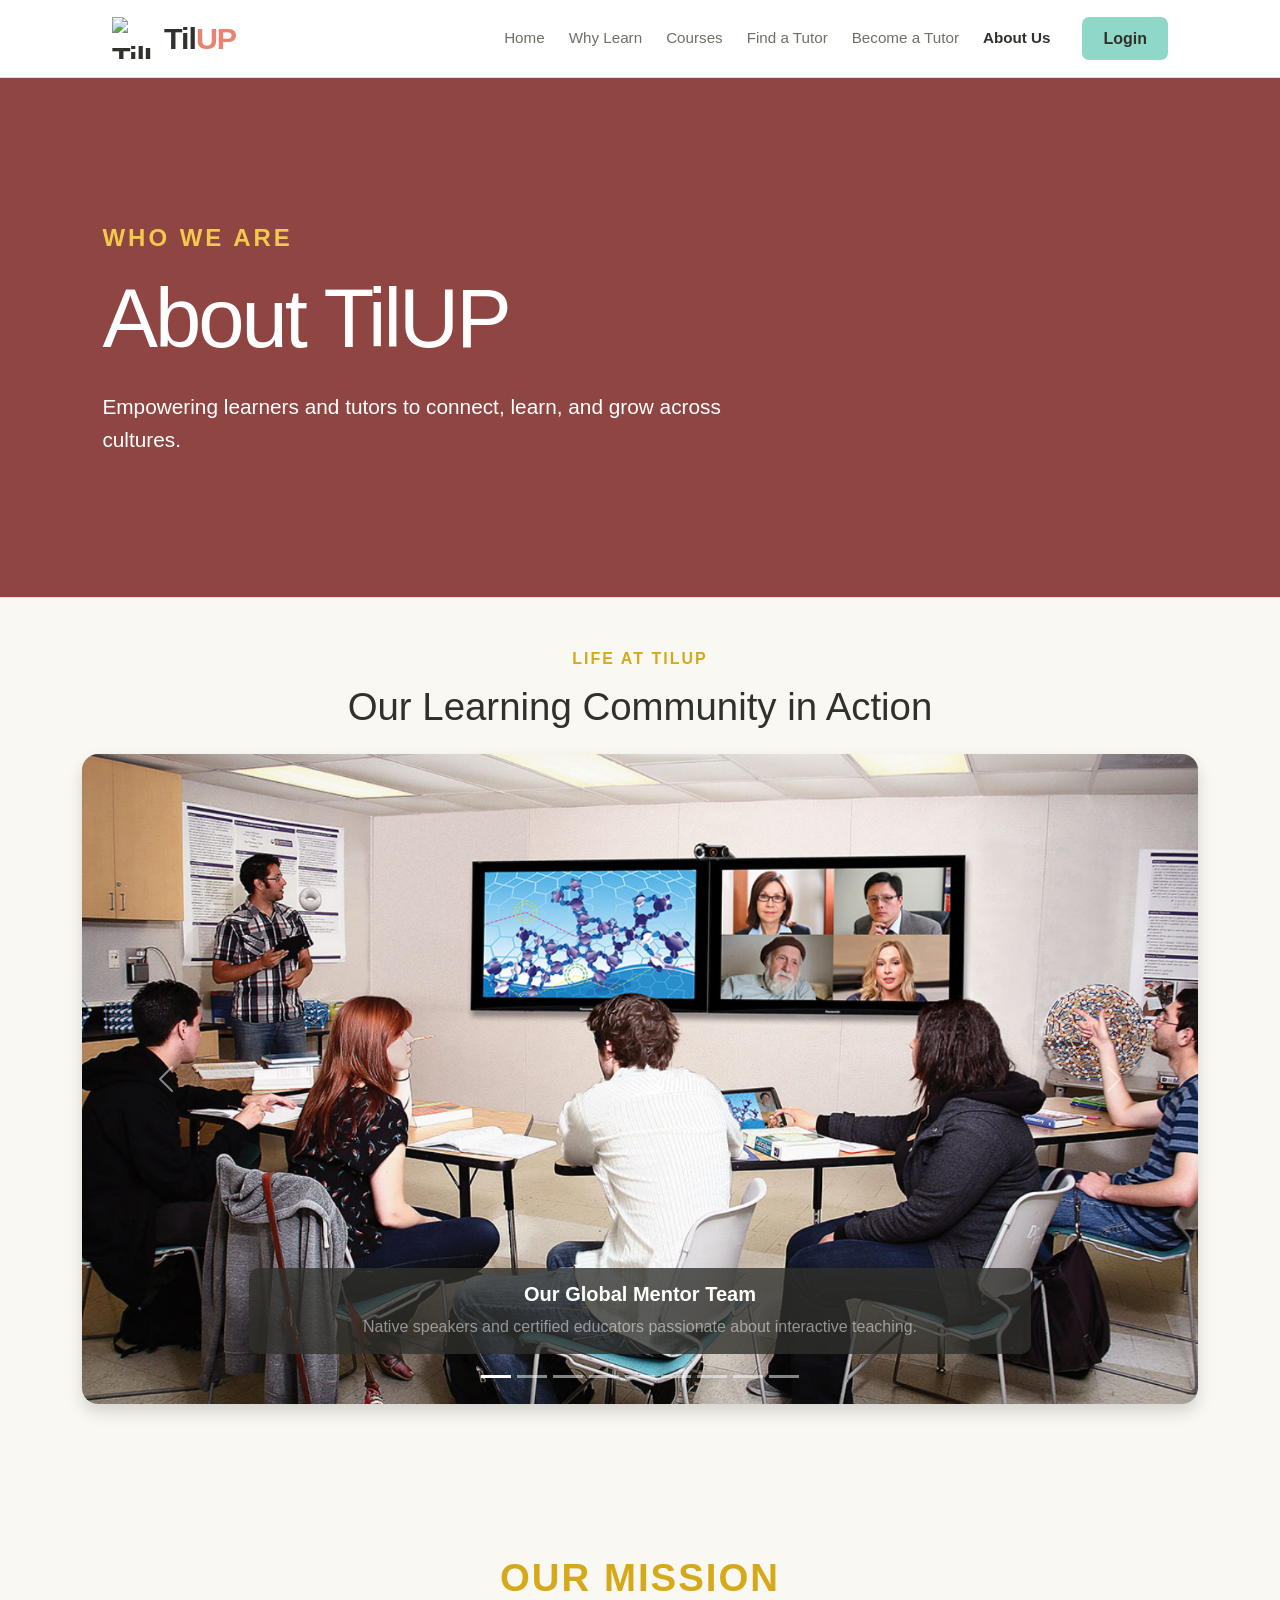
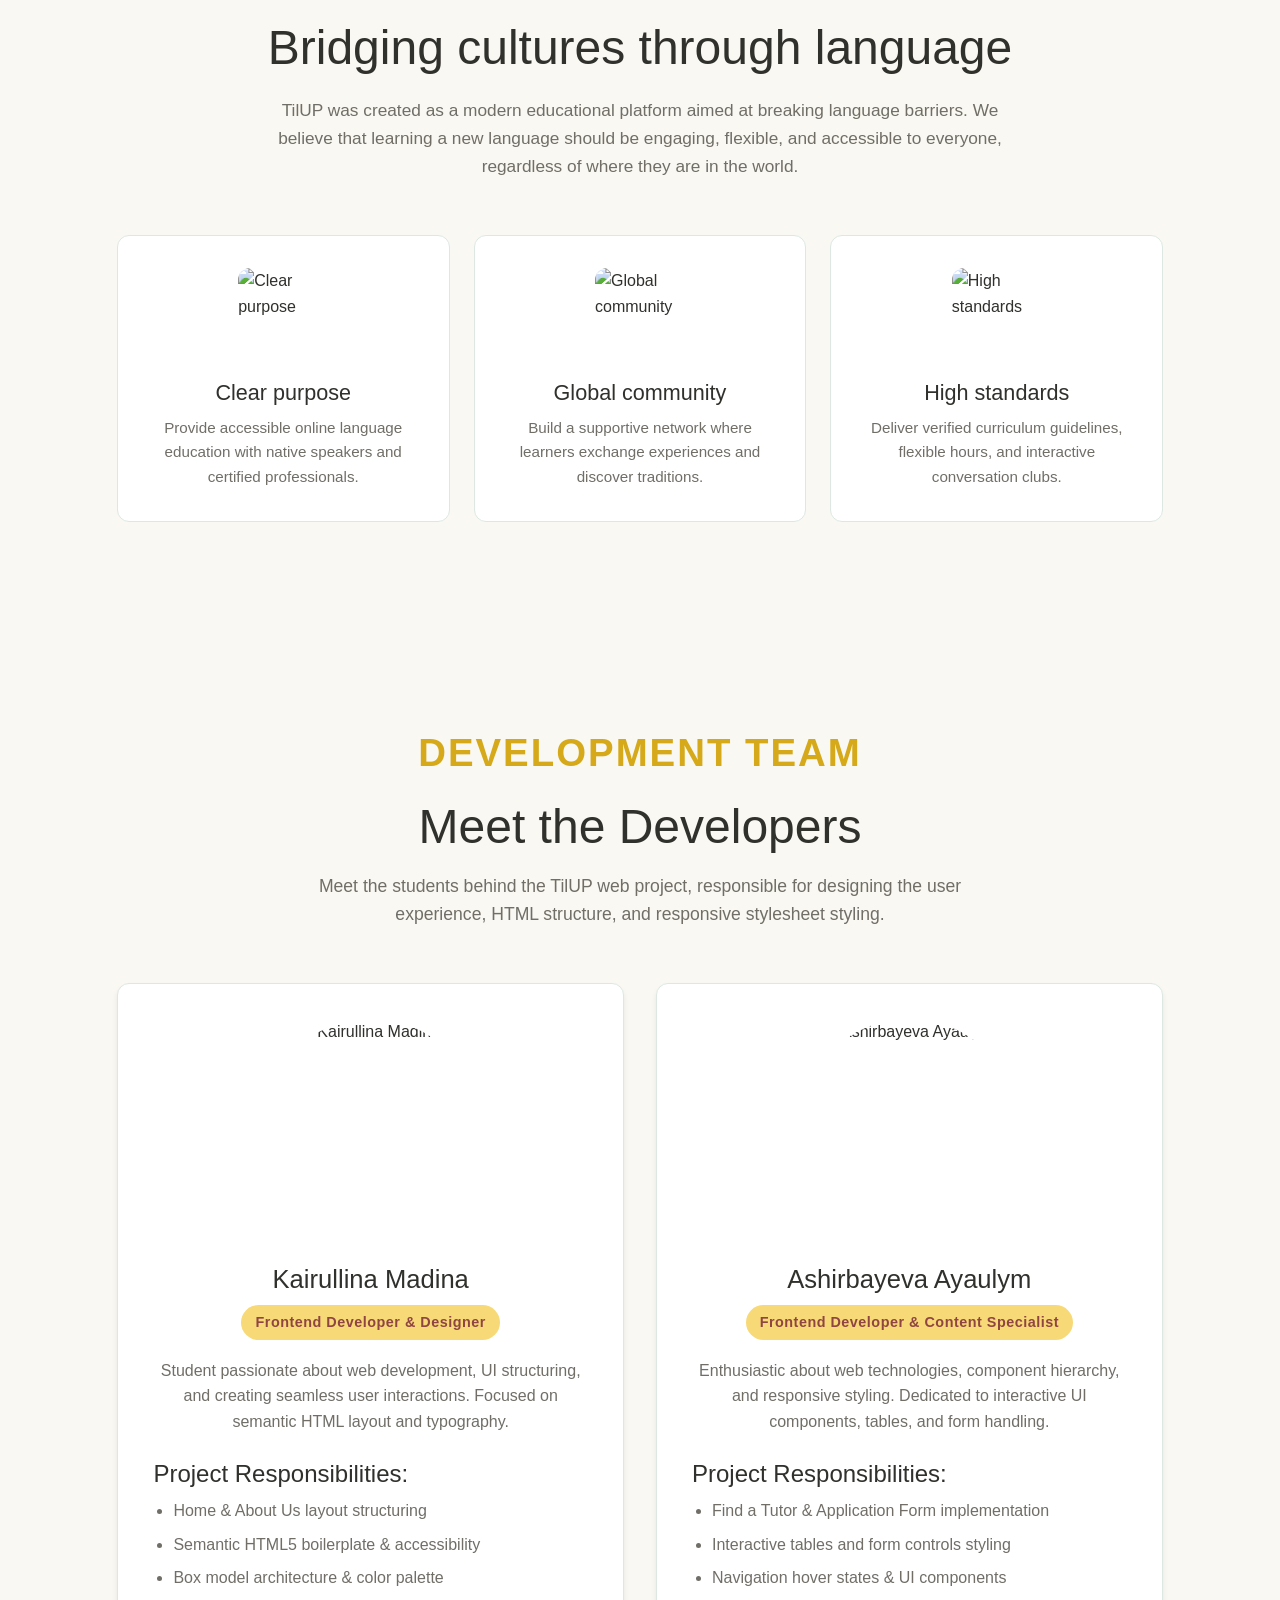
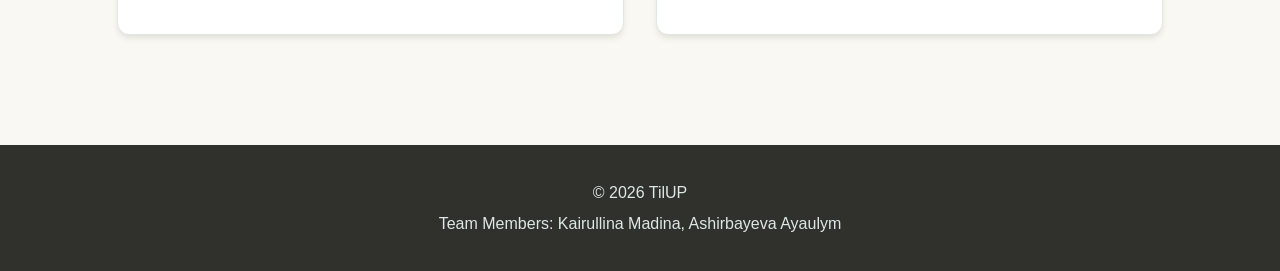
==== commit 64fe045d: "Update responsive course cards" ====
--- a/about.html
+++ b/about.html
@@ -255,7 +255,7 @@
     <!-- Правило сдачи 3: имена всех членов команды в футере -->
     <footer>
         <p>&copy; 2026 TilUP</p>
-        <p>Team Members: Kairullina Madina, Ashirbayeva Ayaulym, Брюс</p>
+        <p>Team Members: Kairullina Madina, Ashirbayeva Ayaulym</p>
     </footer>
 
     <!-- Bootstrap 5.3.8 JS -->
--- a/css/style.css
+++ b/css/style.css
@@ -349,7 +349,6 @@
         font-size: 4.5rem;
     }
 }
-
 
 @media (max-width: 750px) {
 
@@ -823,19 +822,27 @@
     margin: 0 auto;
     padding: 95px 6% 110px;
 }
-
+.language-grid {
+    display: flex !important;
+    flex-wrap: wrap;
+    column-gap: 40px;
+    row-gap: 40px;
+}
+
+.language-grid > .language-card {
+    flex: 0 0 calc((100% - 80px) / 3);
+    max-width: calc((100% - 80px) / 3);
+}
 .language-card {
-    flex: 1 1 calc(33.333% - 25px);
-    min-width: 280px;
-
     position: relative;
     align-self: flex-start;
-
     background-color: #FFFFFF;
     border: 1px solid #DDE8E3;
     border-radius: 12px;
     transition: 0.3s;
     z-index: 1;
+    overflow: visible;
+    
 }
 
 .language-card:hover {
@@ -846,7 +853,8 @@
 }
 
 .language-image {
-    width: 100%;
+    width: calc(100% + 20px);
+    margin-left: -10px;
     height: 230px;
     overflow: hidden;
     border-radius: 12px 12px 0 0;
@@ -955,44 +963,51 @@
         font-size: 1.1rem;
         color: #706E67;
     }
-}
-
-@media (max-width: 1000px) {
-
-    .language-card {
-        flex: 1 1 calc(50% - 25px);
-    }
-
-}
-
-@media (max-width: 650px) {
-
-    .language-card {
-        flex: 1 1 100%;
-    }
 
     .language-image {
         height: 250px;
     }
 }
-
-
+@media (max-width: 1000px) {
+    .language-grid > .language-card {
+        flex: 0 0 calc((100% - 40px) / 2);
+        max-width: calc((100% - 40px) / 2);
+    }
+}
+@media (max-width: 650px) {
+    .language-grid {
+        column-gap: 0;
+        row-gap: 25px;
+    }
+
+    .language-grid > .language-card {
+        flex: 0 0 100%;
+        max-width: 100%;
+    }
+}
 /*  
    COURSES PAGE
    COURSE FORMATS
   */
 
 .course-formats {
-    padding: 95px 8% 105px;
+    padding: 95px 6% 105px;
     background-color: #FAF8F2;
 }
 
-
-.format-card {
-    flex: 1 1 calc(25% - 20px);
-
+.format-grid {
+    display: flex !important;
+    flex-wrap: wrap;
+    gap: 32px !important;
+    margin: 0 !important;
+}
+
+.format-grid > .format-card {
+    box-sizing: border-box;
+    flex: 0 0 calc((100% - 96px) / 4) !important;
+    max-width: calc((100% - 96px) / 4) !important;
+    padding: 28px;
     min-height: 250px;
-    padding: 28px;
 
     display: flex;
     flex-direction: column;
@@ -1008,6 +1023,7 @@
 .format-card:hover {
     transform: translateY(-5px);
     border-color: #E9826E;
+    box-shadow: 0 10px 25px rgba(48, 48, 44, 0.10);
 }
 
 .format-icon {
@@ -1037,22 +1053,36 @@
     font-size: 0.95rem;
 }
 
+
+/* Tablet: 2 cards */
 @media (max-width: 1000px) {
-
-    .format-card {
-        flex: 1 1 calc(50% - 20px);
-    }
-
-}
-
+    .format-grid {
+        gap: 30px !important;
+    }
+
+    .format-grid > .format-card {
+        flex: 0 0 calc((100% - 30px) / 2) !important;
+        max-width: calc((100% - 30px) / 2) !important;
+    }
+}
+
+
+/* Mobile: 1 card */
 @media (max-width: 650px) {
-
-    .format-card {
-        flex: 1 1 100%;
-    }
-
-}
-
+    .course-formats {
+        padding: 70px 6% 80px;
+    }
+
+    .format-grid {
+        gap: 24px !important;
+    }
+
+    .format-grid > .format-card {
+        flex: 0 0 100% !important;
+        max-width: 100% !important;
+        min-height: 0;
+    }
+}
 
 /*  
    COURSES PAGE
@@ -1067,10 +1097,16 @@
 .premium-content {
     max-width: 1200px;
     margin: 0 auto;
-    display: grid;
-    grid-template-columns: 1fr 1fr;
-    gap: 70px;
+    display: flex !important;
+    flex-wrap: wrap;
     align-items: center;
+}
+.premium-content .premium-text {
+    width: 50%;
+}
+
+.premium-content .premium-image {
+    width: 50%;
 }
 
 .premium-text {
@@ -1121,6 +1157,27 @@
     object-fit: contain;
     display: block;
 }
+@media (max-width: 650px) {
+    .premium-content .premium-text {
+        width: 100%;
+    }
+
+    .premium-content .premium-image {
+        display: none;
+    }
+
+    .premium-text h2 {
+        font-size: 2rem;
+    }
+
+    .premium-text > p:not(.section-label) {
+        font-size: 1rem;
+    }
+
+    .premium-list {
+        font-size: 0.95rem;
+    }
+}
 
 
 /*  
@@ -1135,11 +1192,13 @@
 }
 
 .table-container {
-    overflow-x: auto;
+    width: 100%;
+    overflow: hidden;
 }
 
 table {
     width: 100%;
+    table-layout: fixed;
     border-collapse: collapse;
     background-color: #FFFFFF;
 }
@@ -1209,6 +1268,14 @@
     color: #FFFFFF;
 }
 
+@media (max-width: 650px) {
+    th,
+    td {
+        padding: 10px 6px;
+        font-size: 0.75rem;
+        word-break: break-word;
+    }
+}
 
 /*  
    COURSES PAGE
@@ -1238,10 +1305,6 @@
     }
 
     .courses-heading h2 {
-        font-size: 2.3rem;
-    }
-
-    .premium-content h2 {
         font-size: 2.3rem;
     }
 
@@ -2421,4 +2484,151 @@
 .navbar-nav .nav-link.active {
     color: #30302C;
     font-weight: bold;
+}
+
+/* ==========================================================
+   MOBILE HERO COMPACT TUNING (ALL PAGES)
+   ========================================================== */
+
+@media (max-width: 768px) {
+    /* Снимаем жесткие ограничения по минимальной высоте */
+    .tutors-hero,
+    .page-herotwo,
+    .page-herothree,
+    .page-hero {
+        min-height: auto !important;
+        padding: 36px 6% 32px !important; /* Компактные отступы сверху и снизу */
+    }
+
+    /* Подзаголовок-лейбл над H1 */
+    .tutors-hero .section-label,
+    .page-herotwo .section-label,
+    .page-herothree .section-label,
+    .page-hero .section-label {
+        font-size: 0.78rem !important;
+        margin-bottom: 8px !important;
+        letter-spacing: 1.5px !important;
+    }
+
+    /* Главные заголовки H1 на мобильных */
+    .tutors-hero h1,
+    .page-herotwo h1,
+    .page-herothree h1,
+    .page-hero h1 {
+        font-size: 2rem !important; /* Уменьшенный аккуратный размер */
+        line-height: 1.15 !important;
+        margin-bottom: 12px !important;
+        letter-spacing: -0.5px !important;
+    }
+
+    /* Описание под H1 */
+    .tutors-hero p:not(.section-label),
+    .page-herotwo-content > p:not(.section-label),
+    .page-herothree-content > p:not(.section-label),
+    .page-hero-content > p:not(.section-label) {
+        font-size: 0.95rem !important;
+        line-height: 1.45 !important;
+    }
+}
+
+/* ==========================================================
+   MOBILE FILTER COMPACT & COLLAPSIBLE (tutors.html)
+   ========================================================== */
+
+@media (max-width: 800px) {
+    /* Компактный контейнер сайдбара */
+    .tutors-page-layout .tutors-sidebar {
+        padding: 16px 5% !important;
+        height: auto !important;
+        min-height: auto !important;
+    }
+
+    .tutors-sidebar .section-label {
+        font-size: 0.72rem !important;
+        margin-bottom: 2px !important;
+    }
+
+    .tutors-sidebar h2 {
+        font-size: 1.3rem !important;
+        margin-bottom: 0 !important;
+    }
+
+    /* Принудительно устраняем растягивание полей по высоте */
+    .tutors-sidebar .filters {
+        display: flex !important;
+        flex-direction: column !important;
+        gap: 12px !important;
+        height: auto !important;
+    }
+
+    .tutors-sidebar .filter-box {
+        display: block !important;
+        margin-bottom: 0 !important;
+        flex: none !important;
+    }
+
+    .tutors-sidebar .filter-box label {
+        display: flex !important;
+        align-items: center;
+        gap: 6px;
+        font-size: 0.88rem !important;
+        margin-bottom: 4px !important;
+    }
+
+    .tutors-sidebar select {
+        padding: 8px 12px !important;
+        font-size: 0.9rem !important;
+        height: auto !important;
+        margin-bottom: 0 !important;
+    }
+
+    .tu-filter-btn {
+        padding: 6px 8px !important;
+        font-size: 0.8rem !important;
+    }
+}
+
+/* ==========================================================
+   TILUP THEMED BOOTSTRAP BUTTONS (OVERRIDE DEFAULT BLUE)
+   ========================================================== */
+
+/* Переопределяем стандартную синюю кнопку Bootstrap на фирменный цвет TilUP */
+.btn-primary {
+    background-color: #8FD8C8 !important;
+    border-color: #8FD8C8 !important;
+    color: #30302C !important;
+    font-weight: bold !important;
+    transition: 0.25s ease-in-out !important;
+}
+
+.btn-primary:hover,
+.btn-primary:focus,
+.btn-primary:active {
+    background-color: #E9826E !important;
+    border-color: #E9826E !important;
+    color: #FFFFFF !important;
+    box-shadow: none !important;
+}
+
+/* Кнопка "Reset" в фильтре */
+.tutors-sidebar .btn-group .btn:last-child {
+    background-color: #FAF8F2;
+    border: 1px solid #DDE8E3;
+    color: #706E67;
+}
+
+.tutors-sidebar .btn-group .btn:last-child:hover {
+    background-color: #FFFFFF;
+    color: #30302C;
+    border-color: #B87568;
+}
+
+/* Адаптивное уменьшение круглой картинки на мобильных */
+@media (max-width: 768px) {
+    .round-image {
+        width: 260px !important;
+        height: 260px !important;
+        max-width: 100% !important;
+        margin: 25px auto 0 !important;
+    }
 }
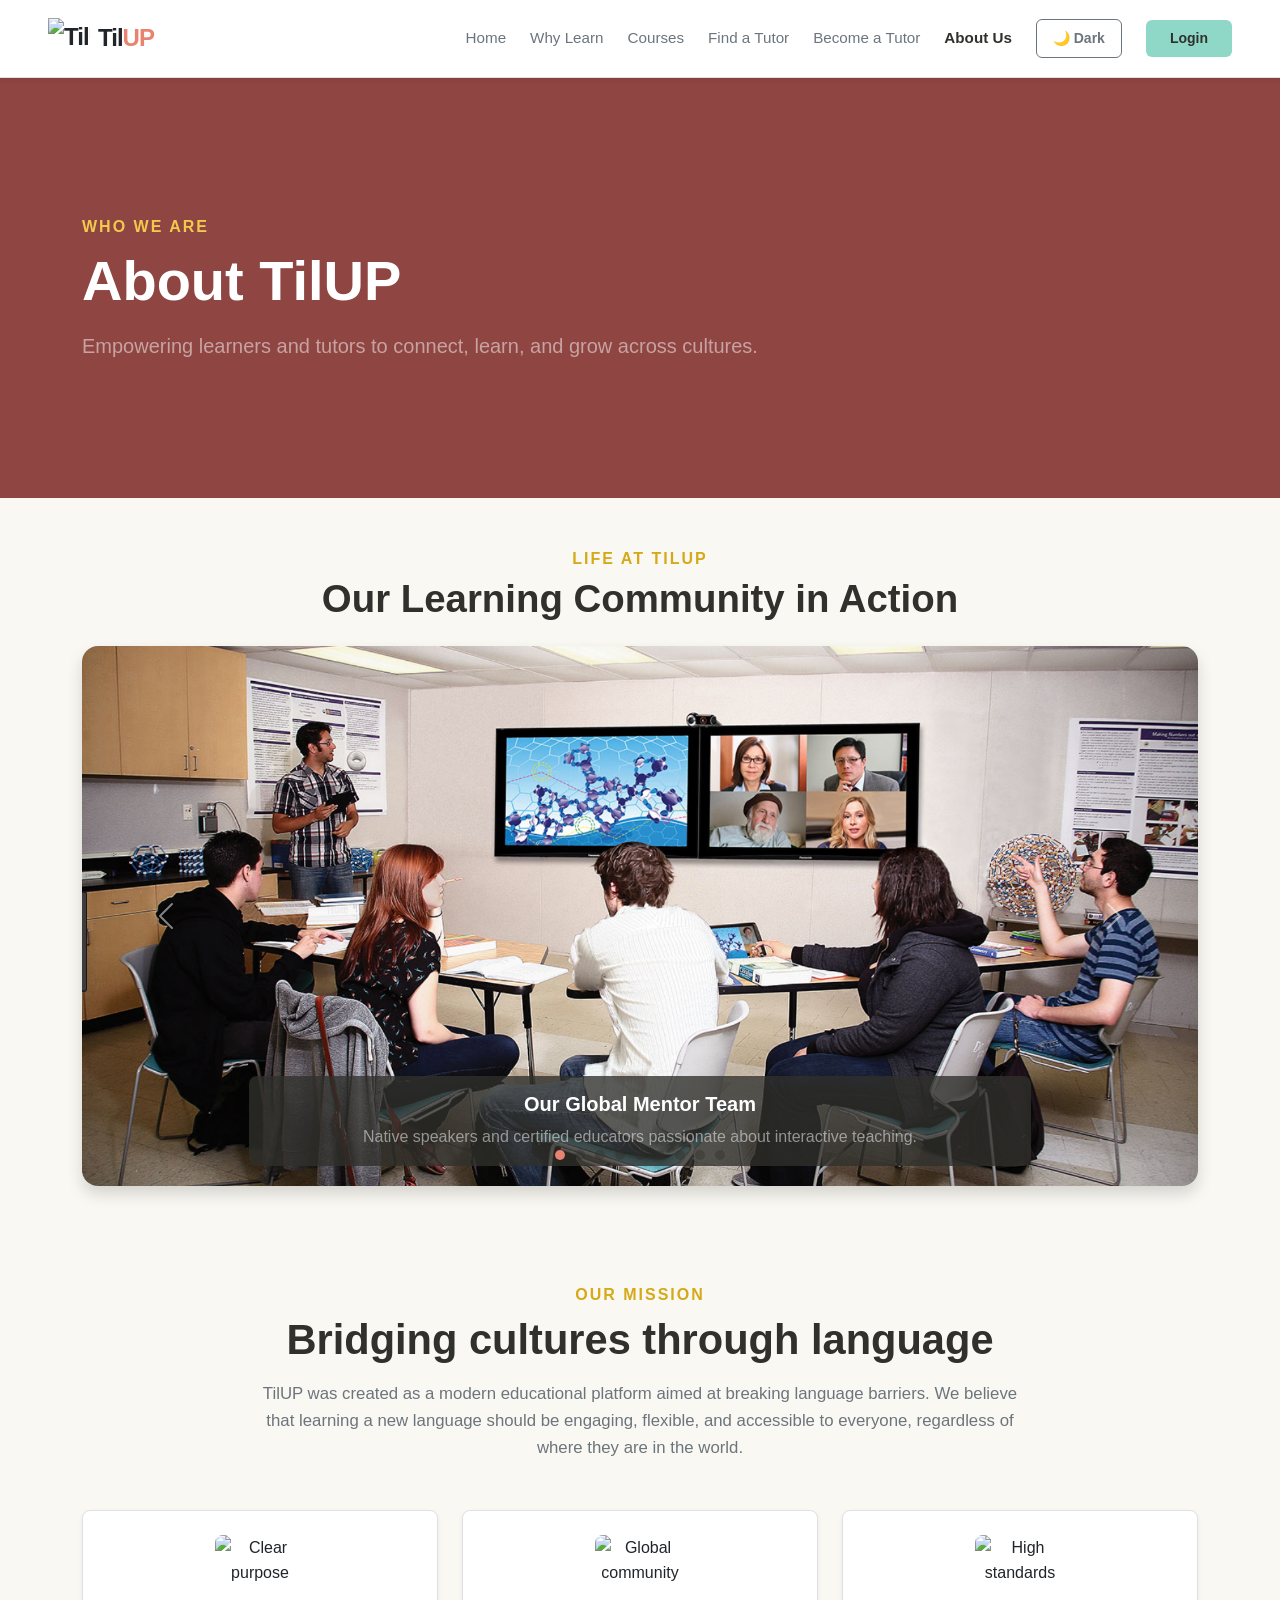
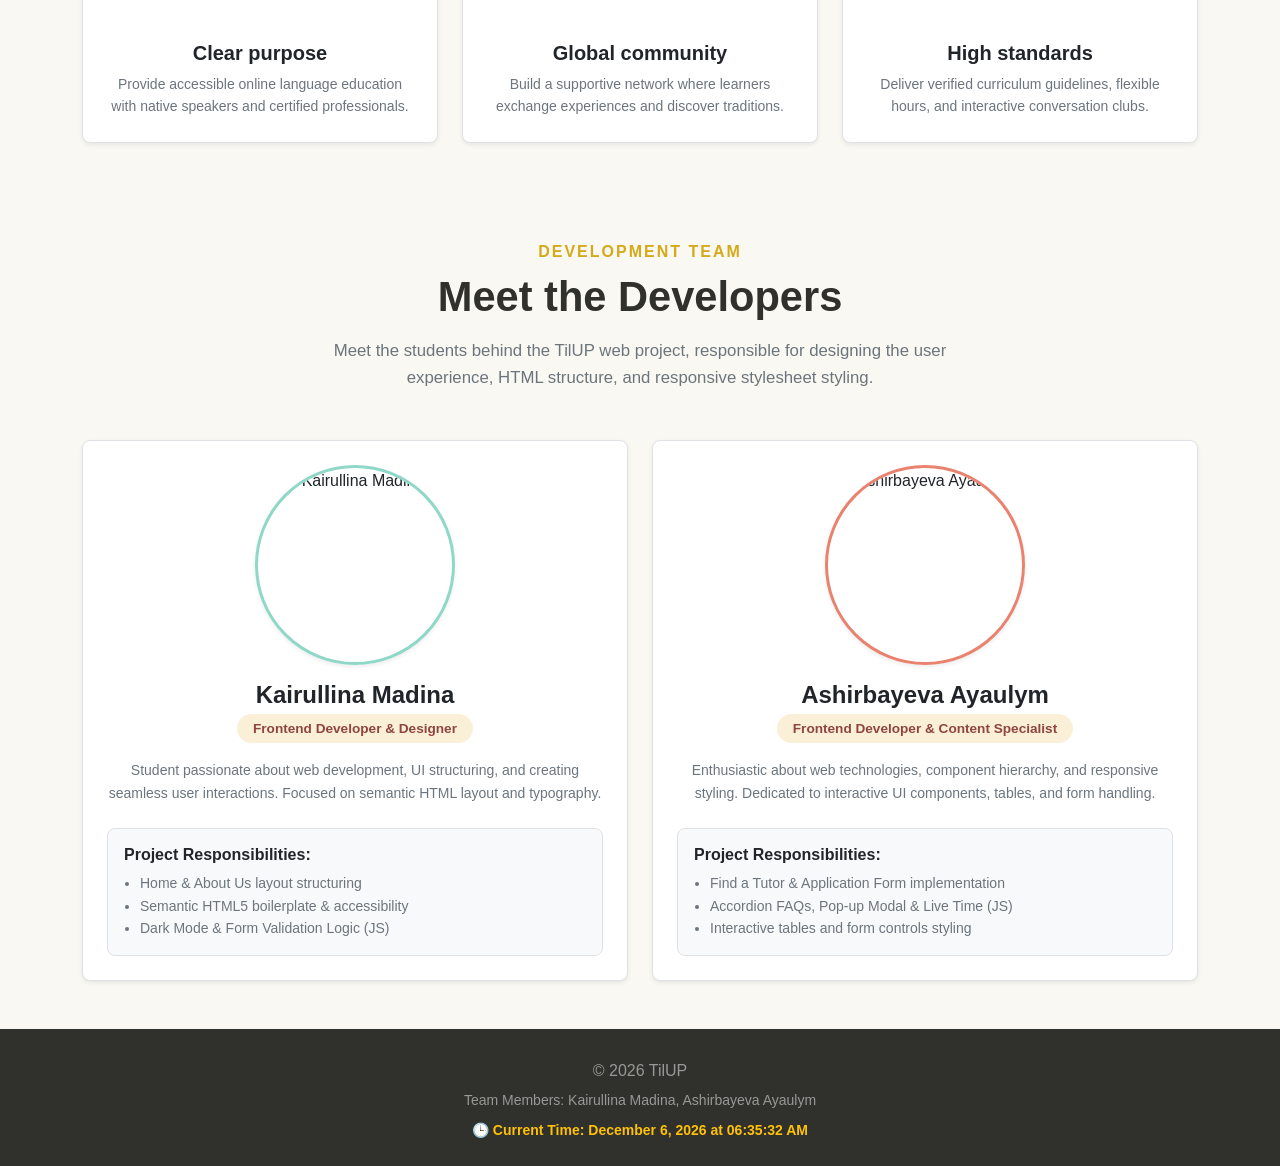
==== commit 46b9ded0: "javascript" ====
--- a/about.html
+++ b/about.html
@@ -5,20 +5,19 @@
     <meta name="viewport" content="width=device-width, initial-scale=1.0">
     <title>TilUP | About Us</title>
 
-    <!-- Bootstrap 5.3.8 CSS (согласовано с напарницей) -->
+    <!-- Bootstrap 5.3.8 CSS -->
     <link href="https://cdn.jsdelivr.net/npm/bootstrap@5.3.8/dist/css/bootstrap.min.css" rel="stylesheet">
     <link rel="stylesheet" href="css/style.css">
 </head>
 
-<body>
-
-    <!-- Task 5 & 10: Единый Navbar на Bootstrap -->
+<body class="page-about d-flex flex-column min-vh-100" style="background-color: #FAF8F2; color: #30302C;">
+
     <header>
-        <nav class="navbar navbar-expand-lg bg-white border-bottom py-2">
+        <nav class="navbar navbar-expand-lg bg-white border-bottom py-2 shadow-sm">
             <div class="container-fluid px-lg-5">
-                <a href="index.html" class="logo text-decoration-none">
-                    <img src="images/logo.PNG" alt="TilUP logo">
-                    <span>Til<span class="logo-up">UP</span></span>
+                <a href="index.html" class="logo navbar-brand d-flex align-items-center gap-2 fw-bold text-decoration-none fs-4 text-dark">
+                    <img src="images/logo.PNG" alt="TilUP logo" width="42" height="42" style="object-fit: contain;">
+                    <span>Til<span class="logo-up" style="color: #E9826E;">UP</span></span>
                 </a>
 
                 <button class="navbar-toggler" type="button" data-bs-toggle="collapse" data-bs-target="#navMenu" aria-controls="navMenu" aria-expanded="false" aria-label="Toggle navigation">
@@ -27,42 +26,46 @@
 
                 <div class="collapse navbar-collapse justify-content-end" id="navMenu">
                     <ul class="navbar-nav align-items-lg-center my-3 my-lg-0 gap-lg-2">
-                        <li class="nav-item"><a class="nav-link" href="index.html">Home</a></li>
-                        <li class="nav-item"><a class="nav-link" href="why-learn.html">Why Learn</a></li>
-                        <li class="nav-item"><a class="nav-link" href="courses.html">Courses</a></li>
-                        <li class="nav-item"><a class="nav-link" href="tutors.html">Find a Tutor</a></li>
-                        <li class="nav-item"><a class="nav-link" href="become_tutor.html">Become a Tutor</a></li>
-                        <li class="nav-item"><a class="nav-link active" aria-current="page" href="about.html">About Us</a></li>
+                        <li class="nav-item"><a class="nav-link text-secondary" href="index.html">Home</a></li>
+                        <li class="nav-item"><a class="nav-link text-secondary" href="why-learn.html">Why Learn</a></li>
+                        <li class="nav-item"><a class="nav-link text-secondary" href="courses.html">Courses</a></li>
+                        <li class="nav-item"><a class="nav-link text-secondary" href="tutors.html">Find a Tutor</a></li>
+                        <li class="nav-item"><a class="nav-link text-secondary" href="become_tutor.html">Become a Tutor</a></li>
+                        <li class="nav-item"><a class="nav-link active fw-bold text-dark" aria-current="page" href="about.html">About Us</a></li>
                     </ul>
-                    <a href="#" class="login-button ms-lg-4 text-decoration-none">Login</a>
+
+                    <!-- Task 4: Dark Theme Toggle Button -->
+                    <button id="themeToggleBtn" class="btn btn-outline-secondary btn-sm ms-lg-3 px-3 py-2 fw-bold rounded-2">🌙 Dark</button>
+
+                    <!-- Link to login.html -->
+                    <a href="login.html" class="login-button btn btn-sm fw-bold ms-lg-4 text-decoration-none px-4 py-2 border-0 rounded-2" style="background-color: #8FD8C8; color: #30302C;">Login</a>
                 </div>
             </div>
         </nav>
     </header>
 
-    <main>
-
-        <!-- Task 1: Responsive Typography -->
-        <section class="page-herothree">
-            <div class="page-herothree-content">
-                <p class="section-label">WHO WE ARE</p>
-                <h1 class="tu-responsive-title">About TilUP</h1>
-                <p>Empowering learners and tutors to connect, learn, and grow across cultures.</p>
-            </div>
-        </section>
-
-        <!-- Task 7: Bootstrap Carousel (Высокая, 9 фото JPG/JPEG) -->
+    <main class="flex-grow-1">
+
+        <!-- Responsive Typography & Hero -->
+        <section class="page-herothree py-5 px-3 px-md-5 text-white" style="background-color: #8F4542;">
+            <div class="container page-herothree-content">
+                <p class="section-label fw-bold text-uppercase mb-2" style="color: #F2C94C;">WHO WE ARE</p>
+                <h1 class="tu-responsive-title display-4 fw-bold mb-3">About TilUP</h1>
+                <p class="lead mb-0 text-white-50" style="max-width: 700px;">Empowering learners and tutors to connect, learn, and grow across cultures.</p>
+            </div>
+        </section>
+
+        <!-- Carousel -->
         <section class="py-5" style="background-color: #FAF8F2;">
             <div class="container-xl">
                 <div class="text-center mb-4">
-                    <p class="section-label" style="font-size: 1rem; color: #D5A919;">LIFE AT TILUP</p>
-                    <h2 style="color: #30302C; font-size: 2.4rem;">Our Learning Community in Action</h2>
+                    <p class="section-label fw-bold text-uppercase mb-1" style="font-size: 1rem; color: #D5A919;">LIFE AT TILUP</p>
+                    <h2 class="fw-bold" style="color: #30302C; font-size: 2.4rem;">Our Learning Community in Action</h2>
                 </div>
 
                 <div class="row">
                     <div class="col-12">
                         <div id="aboutCarousel" class="carousel slide shadow rounded-4 overflow-hidden" data-bs-ride="carousel">
-                            <!-- 9 Indicators -->
                             <div class="carousel-indicators">
                                 <button type="button" data-bs-target="#aboutCarousel" data-bs-slide-to="0" class="active" aria-current="true" aria-label="Slide 1"></button>
                                 <button type="button" data-bs-target="#aboutCarousel" data-bs-slide-to="1" aria-label="Slide 2"></button>
@@ -75,74 +78,72 @@
                                 <button type="button" data-bs-target="#aboutCarousel" data-bs-slide-to="8" aria-label="Slide 9"></button>
                             </div>
 
-                            <!-- 9 Slides -->
                             <div class="carousel-inner">
                                 <div class="carousel-item active">
-                                    <img src="images/mentor_team.png" class="d-block tu-carousel-img" alt="Global tutor team">
-                                    <div class="carousel-caption d-none d-md-block tu-carousel-caption">
+                                    <img src="images/mentor_team.png" class="d-block w-100 tu-carousel-img" alt="Global tutor team">
+                                    <div class="carousel-caption d-none d-md-block rounded-3 p-3" style="background: rgba(48, 48, 44, 0.78);">
                                         <h5 class="text-white fw-bold">Our Global Mentor Team</h5>
                                         <p class="mb-0 text-white-50">Native speakers and certified educators passionate about interactive teaching.</p>
                                     </div>
                                 </div>
                                 <div class="carousel-item">
-                                    <img src="images/student_centered.jpg" class="d-block tu-carousel-img" alt="Student lessons">
-                                    <div class="carousel-caption d-none d-md-block tu-carousel-caption">
+                                    <img src="images/student_centered.jpg" class="d-block w-100 tu-carousel-img" alt="Student lessons">
+                                    <div class="carousel-caption d-none d-md-block rounded-3 p-3" style="background: rgba(48, 48, 44, 0.78);">
                                         <h5 class="text-white fw-bold">Student-Centered Lessons</h5>
                                         <p class="mb-0 text-white-50">Personalized pace tailored for your individual goals.</p>
                                     </div>
                                 </div>
                                 <div class="carousel-item">
-                                    <img src="images/vibrant_community.jpeg" class="d-block tu-carousel-img" alt="Supportive community">
-                                    <div class="carousel-caption d-none d-md-block tu-carousel-caption">
+                                    <img src="images/vibrant_community.jpeg" class="d-block w-100 tu-carousel-img" alt="Supportive community">
+                                    <div class="carousel-caption d-none d-md-block rounded-3 p-3" style="background: rgba(48, 48, 44, 0.78);">
                                         <h5 class="text-white fw-bold">Vibrant Community</h5>
                                         <p class="mb-0 text-white-50">Practice conversation with peers across continents.</p>
                                     </div>
                                 </div>
                                 <div class="carousel-item">
-                                    <img src="images/teaching_standarts.jpg" class="d-block tu-carousel-img" alt="Online classroom">
-                                    <div class="carousel-caption d-none d-md-block tu-carousel-caption">
+                                    <img src="images/teaching_standarts.jpg" class="d-block w-100 tu-carousel-img" alt="Online classroom">
+                                    <div class="carousel-caption d-none d-md-block rounded-3 p-3" style="background: rgba(48, 48, 44, 0.78);">
                                         <h5 class="text-white fw-bold">High Teaching Standards</h5>
                                         <p class="mb-0 text-white-50">Approved curriculum guidelines and verified mentors.</p>
                                     </div>
                                 </div>
                                 <div class="carousel-item">
-                                    <img src="images/real_speaking.jpeg" class="d-block tu-carousel-img" alt="Speaking practice">
-                                    <div class="carousel-caption d-none d-md-block tu-carousel-caption">
+                                    <img src="images/real_speaking.jpeg" class="d-block w-100 tu-carousel-img" alt="Speaking practice">
+                                    <div class="carousel-caption d-none d-md-block rounded-3 p-3" style="background: rgba(48, 48, 44, 0.78);">
                                         <h5 class="text-white fw-bold">Real-World Speaking</h5>
                                         <p class="mb-0 text-white-50">Overcome the language barrier from the very first lesson.</p>
                                     </div>
                                 </div>
                                 <div class="carousel-item">
-                                    <img src="images/flexible_schedule.jpg" class="d-block tu-carousel-img" alt="Flexible schedule">
-                                    <div class="carousel-caption d-none d-md-block tu-carousel-caption">
+                                    <img src="images/flexible_schedule.jpg" class="d-block w-100 tu-carousel-img" alt="Flexible schedule">
+                                    <div class="carousel-caption d-none d-md-block rounded-3 p-3" style="background: rgba(48, 48, 44, 0.78);">
                                         <h5 class="text-white fw-bold">Flexible Schedules</h5>
                                         <p class="mb-0 text-white-50">Book private sessions anytime that fits your daily routine.</p>
                                     </div>
                                 </div>
                                 <div class="carousel-item">
-                                    <img src="images/verified_tutors.jpeg" class="d-block tu-carousel-img" alt="Interview process">
-                                    <div class="carousel-caption d-none d-md-block tu-carousel-caption">
+                                    <img src="images/verified_tutors.jpeg" class="d-block w-100 tu-carousel-img" alt="Interview process">
+                                    <div class="carousel-caption d-none d-md-block rounded-3 p-3" style="background: rgba(48, 48, 44, 0.78);">
                                         <h5 class="text-white fw-bold">Verified Tutors</h5>
                                         <p class="mb-0 text-white-50">Carefully screened language coaches and specialists.</p>
                                     </div>
                                 </div>
                                 <div class="carousel-item">
-                                    <img src="images/clear_progress.jpg" class="d-block tu-carousel-img" alt="Mission and purpose">
-                                    <div class="carousel-caption d-none d-md-block tu-carousel-caption">
+                                    <img src="images/clear_progress.jpg" class="d-block w-100 tu-carousel-img" alt="Mission and purpose">
+                                    <div class="carousel-caption d-none d-md-block rounded-3 p-3" style="background: rgba(48, 48, 44, 0.78);">
                                         <h5 class="text-white fw-bold">Clear Educational Milestones</h5>
                                         <p class="mb-0 text-white-50">Tangible progress from beginner basics to fluent speech.</p>
                                     </div>
                                 </div>
                                 <div class="carousel-item">
-                                    <img src="images/people.jpeg" class="d-block tu-carousel-img" alt="Diverse learners">
-                                    <div class="carousel-caption d-none d-md-block tu-carousel-caption">
+                                    <img src="images/people.jpeg" class="d-block w-100 tu-carousel-img" alt="Diverse learners">
+                                    <div class="carousel-caption d-none d-md-block rounded-3 p-3" style="background: rgba(48, 48, 44, 0.78);">
                                         <h5 class="text-white fw-bold">Global Culture Exchange</h5>
                                         <p class="mb-0 text-white-50">Discover local traditions through native language immersion.</p>
                                     </div>
                                 </div>
                             </div>
 
-                            <!-- Controls -->
                             <button class="carousel-control-prev" type="button" data-bs-target="#aboutCarousel" data-bs-slide="prev" aria-label="Previous">
                                 <span class="carousel-control-prev-icon" aria-hidden="true"></span>
                             </button>
@@ -155,110 +156,118 @@
             </div>
         </section>
 
-        <!-- Task 3: Bootstrap Grid (col-lg-4) -->
-        <section class="about-tilup">
-            <p class="section-label">OUR MISSION</p>
-            <h2>Bridging cultures through language</h2>
-            <p class="about-description">
+        <!-- Mission -->
+        <section class="about-tilup container py-5 text-center">
+            <p class="section-label fw-bold text-uppercase mb-2" style="color: #D5A919;">OUR MISSION</p>
+            <h2 class="fw-bold mb-3" style="color: #30302C; font-size: 2.6rem;">Bridging cultures through language</h2>
+            <p class="about-description lead text-secondary mx-auto mb-5" style="max-width: 760px; font-size: 1.05rem;">
                 TilUP was created as a modern educational platform aimed at breaking language barriers. 
                 We believe that learning a new language should be engaging, flexible, and accessible 
                 to everyone, regardless of where they are in the world.
             </p>
 
-            <div class="row g-4 text-start">
+            <div class="row g-4 text-start justify-content-center">
                 <div class="col-12 col-md-6 col-lg-4">
-                    <article class="feature-card h-100">
-                        <div class="feature-icon">
-                            <img src="images/purpose.jpg" alt="Clear purpose">
-                        </div>
-                        <h3>Clear purpose</h3>
-                        <p>Provide accessible online language education with native speakers and certified professionals.</p>
+                    <article class="feature-card card h-100 p-4 border rounded-3 shadow-sm text-center bg-white">
+                        <div class="feature-icon mx-auto mb-3 rounded-3 overflow-hidden" style="width: 90px; height: 90px;">
+                            <img src="images/purpose.jpg" alt="Clear purpose" class="w-100 h-100" style="object-fit: cover;">
+                        </div>
+                        <h3 class="h5 fw-bold text-dark mb-2">Clear purpose</h3>
+                        <p class="text-secondary small mb-0">Provide accessible online language education with native speakers and certified professionals.</p>
                     </article>
                 </div>
 
                 <div class="col-12 col-md-6 col-lg-4">
-                    <article class="feature-card h-100">
-                        <div class="feature-icon">
-                            <img src="images/community.jpg" alt="Global community">
-                        </div>
-                        <h3>Global community</h3>
-                        <p>Build a supportive network where learners exchange experiences and discover traditions.</p>
+                    <article class="feature-card card h-100 p-4 border rounded-3 shadow-sm text-center bg-white">
+                        <div class="feature-icon mx-auto mb-3 rounded-3 overflow-hidden" style="width: 90px; height: 90px;">
+                            <img src="images/community.jpg" alt="Global community" class="w-100 h-100" style="object-fit: cover;">
+                        </div>
+                        <h3 class="h5 fw-bold text-dark mb-2">Global community</h3>
+                        <p class="text-secondary small mb-0">Build a supportive network where learners exchange experiences and discover traditions.</p>
                     </article>
                 </div>
 
                 <div class="col-12 col-md-12 col-lg-4">
-                    <article class="feature-card h-100">
-                        <div class="feature-icon">
-                            <img src="images/standard.jpg" alt="High standards">
-                        </div>
-                        <h3>High standards</h3>
-                        <p>Deliver verified curriculum guidelines, flexible hours, and interactive conversation clubs.</p>
+                    <article class="feature-card card h-100 p-4 border rounded-3 shadow-sm text-center bg-white">
+                        <div class="feature-icon mx-auto mb-3 rounded-3 overflow-hidden" style="width: 90px; height: 90px;">
+                            <img src="images/standard.jpg" alt="High standards" class="w-100 h-100" style="object-fit: cover;">
+                        </div>
+                        <h3 class="h5 fw-bold text-dark mb-2">High standards</h3>
+                        <p class="text-secondary small mb-0">Deliver verified curriculum guidelines, flexible hours, and interactive conversation clubs.</p>
                     </article>
                 </div>
             </div>
         </section>
 
         <!-- Development Team -->
-        <section class="team-section">
-            <p class="section-label">DEVELOPMENT TEAM</p>
-            <h2>Meet the Developers</h2>
-            <p class="about-description">
+        <section class="team-section container py-5 text-center">
+            <p class="section-label fw-bold text-uppercase mb-2" style="color: #D5A919;">DEVELOPMENT TEAM</p>
+            <h2 class="fw-bold mb-3" style="color: #30302C; font-size: 2.6rem;">Meet the Developers</h2>
+            <p class="about-description lead text-secondary mx-auto mb-5" style="max-width: 700px; font-size: 1.05rem;">
                 Meet the students behind the TilUP web project, responsible for designing 
                 the user experience, HTML structure, and responsive stylesheet styling.
             </p>
 
-            <div class="team-grid">
-                <article class="team-card">
-                    <img src="images/madina.jpg" alt="Kairullina Madina" class="round-imageus profile-photo">
-                    <div class="team-info">
-                        <h3>Kairullina Madina</h3>
-                        <span class="subject-tag">Frontend Developer & Designer</span>
-                        <p class="bio-text">
-                            Student passionate about web development, UI structuring, and creating 
-                            seamless user interactions. Focused on semantic HTML layout and typography.
-                        </p>
-                        <div class="member-details">
-                            <h4>Project Responsibilities:</h4>
-                            <ul>
-                                <li>Home & About Us layout structuring</li>
-                                <li>Semantic HTML5 boilerplate & accessibility</li>
-                                <li>Box model architecture & color palette</li>
-                            </ul>
-                        </div>
-                    </div>
-                </article>
-
-                <article class="team-card">
-                    <img src="images/ayaulym.jpg" alt="Ashirbayeva Ayaulym" class="round-imageus profile-photo">
-                    <div class="team-info">
-                        <h3>Ashirbayeva Ayaulym</h3>
-                        <span class="subject-tag">Frontend Developer & Content Specialist</span>
-                        <p class="bio-text">
-                            Enthusiastic about web technologies, component hierarchy, and responsive styling. 
-                            Dedicated to interactive UI components, tables, and form handling.
-                        </p>
-                        <div class="member-details">
-                            <h4>Project Responsibilities:</h4>
-                            <ul>
-                                <li>Find a Tutor & Application Form implementation</li>
-                                <li>Interactive tables and form controls styling</li>
-                                <li>Navigation hover states & UI components</li>
-                            </ul>
-                        </div>
-                    </div>
-                </article>
+            <div class="team-grid row g-4 justify-content-center text-start">
+                <div class="col-12 col-lg-6">
+                    <article class="team-card card h-100 p-4 border rounded-3 shadow-sm bg-white text-center">
+                        <img src="images/madina.jpg" alt="Kairullina Madina" class="round-imageus rounded-circle mx-auto mb-3 shadow-sm" style="width: 200px; height: 200px; object-fit: cover; border: 3px solid #8FD8C8;">
+                        <div class="team-info">
+                            <h3 class="h4 fw-bold text-dark mb-1">Kairullina Madina</h3>
+                            <span class="badge px-3 py-2 mb-3 fw-bold rounded-pill" style="background-color: #FAF0D7; color: #8F4542; font-size: 0.85rem;">Frontend Developer &amp; Designer</span>
+                            <p class="bio-text text-secondary small text-center mb-4">
+                                Student passionate about web development, UI structuring, and creating 
+                                seamless user interactions. Focused on semantic HTML layout and typography.
+                            </p>
+                            <div class="member-details bg-light p-3 rounded-3 text-start border">
+                                <h4 class="h6 fw-bold text-dark mb-2">Project Responsibilities:</h4>
+                                <ul class="small text-secondary mb-0 ps-3">
+                                    <li>Home &amp; About Us layout structuring</li>
+                                    <li>Semantic HTML5 boilerplate &amp; accessibility</li>
+                                    <li>Dark Mode &amp; Form Validation Logic (JS)</li>
+                                </ul>
+                            </div>
+                        </div>
+                    </article>
+                </div>
+
+                <div class="col-12 col-lg-6">
+                    <article class="team-card card h-100 p-4 border rounded-3 shadow-sm bg-white text-center">
+                        <img src="images/ayaulym.jpg" alt="Ashirbayeva Ayaulym" class="round-imageus rounded-circle mx-auto mb-3 shadow-sm" style="width: 200px; height: 200px; object-fit: cover; border: 3px solid #E9826E;">
+                        <div class="team-info">
+                            <h3 class="h4 fw-bold text-dark mb-1">Ashirbayeva Ayaulym</h3>
+                            <span class="badge px-3 py-2 mb-3 fw-bold rounded-pill" style="background-color: #FAF0D7; color: #8F4542; font-size: 0.85rem;">Frontend Developer &amp; Content Specialist</span>
+                            <p class="bio-text text-secondary small text-center mb-4">
+                                Enthusiastic about web technologies, component hierarchy, and responsive styling. 
+                                Dedicated to interactive UI components, tables, and form handling.
+                            </p>
+                            <div class="member-details bg-light p-3 rounded-3 text-start border">
+                                <h4 class="h6 fw-bold text-dark mb-2">Project Responsibilities:</h4>
+                                <ul class="small text-secondary mb-0 ps-3">
+                                    <li>Find a Tutor &amp; Application Form implementation</li>
+                                    <li>Accordion FAQs, Pop-up Modal &amp; Live Time (JS)</li>
+                                    <li>Interactive tables and form controls styling</li>
+                                </ul>
+                            </div>
+                        </div>
+                    </article>
+                </div>
             </div>
         </section>
 
     </main>
 
-    <!-- Правило сдачи 3: имена всех членов команды в футере -->
-    <footer>
-        <p>&copy; 2026 TilUP</p>
-        <p>Team Members: Kairullina Madina, Ashirbayeva Ayaulym</p>
+    <!-- Task 5: Live Date & Time -->
+    <footer class="site-footer bg-dark text-white py-4 text-center mt-auto">
+        <div class="container">
+            <p class="mb-1 text-white-50">&copy; 2026 TilUP</p>
+            <p class="mb-2 text-white-50 small">Team Members: Kairullina Madina, Ashirbayeva Ayaulym</p>
+            <p class="mb-0 small text-warning fw-bold">🕒 Current Time: <span id="liveDateTime">Loading...</span></p>
+        </div>
     </footer>
 
-    <!-- Bootstrap 5.3.8 JS -->
+    <!-- Bootstrap 5.3.8 JS & Custom Script -->
     <script src="https://cdn.jsdelivr.net/npm/bootstrap@5.3.8/dist/js/bootstrap.bundle.min.js"></script>
+    <script src="js/main.js"></script>
 </body>
 </html>
--- a/css/style.css
+++ b/css/style.css
@@ -1,6 +1,6 @@
-/* 
-   GLOBAL
- */
+/* ==========================================================
+   GLOBAL RESET & BASE STYLES
+   ========================================================== */
 
 * {
     box-sizing: border-box;
@@ -14,7 +14,7 @@
     line-height: 1.6;
 }
 
-h1, h2, h3, p {
+h1, h2, h3, h4, h5, p {
     margin-top: 0;
 }
 
@@ -22,18 +22,47 @@
     text-decoration: none;
 }
 
-
-/* 
-   ALL PAGES
-   NAVBAR
-*/
+img {
+    max-width: 100%;
+    display: block;
+}
+
+/* ==========================================================
+   GLOBAL BOOTSTRAP BUTTONS & ACCENTS
+   ========================================================== */
+
+.btn-primary,
+.button {
+    background-color: #8FD8C8 !important;
+    border-color: #8FD8C8 !important;
+    color: #30302C !important;
+    font-weight: bold !important;
+    transition: 0.25s ease-in-out !important;
+    text-decoration: none;
+}
+
+.btn-primary:hover,
+.btn-primary:focus,
+.button:hover,
+.button:focus {
+    background-color: #E9826E !important;
+    border-color: #E9826E !important;
+    color: #FFFFFF !important;
+    transform: translateY(-2px);
+    box-shadow: 0 6px 18px rgba(233, 130, 110, 0.25);
+}
+
+.section-label {
+    letter-spacing: 2px;
+    font-weight: bold;
+}
+
+/* ==========================================================
+   SHARED NAVBAR & FOOTER
+   ========================================================== */
 
 .navbar {
     min-height: 78px;
-    padding: 0 5%;
-    display: flex;
-    align-items: center;
-    justify-content: space-between;
     background-color: #FFFFFF;
     border-bottom: 1px solid #DDE8E3;
 }
@@ -58,34 +87,33 @@
     color: #E9826E;
 }
 
-.nav-menu {
-    display: flex;
-    align-items: center;
-    gap: 25px;
-}
-
-.nav-menu a {
+.nav-menu a,
+.navbar-nav .nav-link {
     color: #706E67;
     font-size: 0.95rem;
     transition: 0.3s;
 }
 
-.nav-menu a:hover {
+.nav-menu a:hover,
+.navbar-nav .nav-link:hover {
     color: #E9826E;
 }
 
-.nav-menu a.active {
-    color: #30302C;
+.nav-menu a.active,
+.navbar-nav .nav-link.active {
+    color: #30302C !important;
     font-weight: bold;
 }
 
 .login-button {
-    padding: 9px 21px;
+    padding: 8px 22px;
     color: #30302C;
     background-color: #8FD8C8;
     border-radius: 7px;
     font-weight: bold;
     transition: 0.3s;
+    display: inline-block;
+    border: none;
 }
 
 .login-button:hover {
@@ -93,11 +121,82 @@
     color: #FFFFFF;
 }
 
-
-/* 
-   HOME PAGE
-   HERO IMAGE
- */
+footer,
+.site-footer {
+    padding: 30px 8%;
+    text-align: center;
+    background-color: #30302C !important;
+}
+
+footer p,
+.site-footer p {
+    margin: 5px;
+    color: #DDE8E3;
+}
+
+/* ==========================================================
+   SHARED COMPONENT STYLES (CARDS, BADGES, CAROUSEL)
+   ========================================================== */
+
+/* Общие стили карточек преимуществ */
+.feature-card,
+.tu-custom-card,
+.team-card,
+.format-card {
+    background-color: #FFFFFF;
+    border: 1px solid #DDE8E3;
+    border-radius: 12px;
+    transition: 0.3s ease;
+}
+
+.feature-card:hover,
+.tu-custom-card:hover,
+.team-card:hover,
+.format-card:hover {
+    transform: translateY(-5px);
+    border-color: #E9826E;
+    box-shadow: 0 10px 25px rgba(48, 48, 44, 0.08);
+}
+
+.feature-icon,
+.format-icon {
+    width: 90px;
+    height: 90px;
+    margin: 0 auto 22px;
+    overflow: hidden;
+    border-radius: 12px;
+}
+
+.feature-icon img,
+.format-icon img {
+    width: 100%;
+    height: 100%;
+    object-fit: cover;
+}
+
+/* Bootstrap Carousel Global Styling */
+.carousel-indicators [data-bs-target] {
+    width: 10px;
+    height: 10px;
+    border-radius: 50%;
+    margin: 0 5px;
+    background-color: #30302C;
+    opacity: 0.4;
+}
+
+.carousel-indicators .active {
+    opacity: 1;
+    background-color: #E9826E;
+}
+
+.carousel-control-prev-icon,
+.carousel-control-next-icon {
+    filter: invert(0);
+}
+
+/* ==========================================================
+   INDEX.HTML SPECIFIC
+   ========================================================== */
 
 .hero-image-section {
     position: relative;
@@ -110,7 +209,6 @@
     width: 100%;
     height: 100%;
     object-fit: cover;
-    display: block;
 }
 
 .hero-image-overlay {
@@ -121,8 +219,7 @@
     height: 100%;
     display: flex;
     align-items: center;
-    padding: 0 8%;
-    background-color: rgba(48, 48, 44, 0.25);
+    background-color: rgba(48, 48, 44, 0.35);
 }
 
 .hero-text {
@@ -142,9 +239,9 @@
 .hero-text h1 {
     margin-bottom: 28px;
     color: #FFFFFF;
-    font-size: 6rem;
-    line-height: 1.02;
-    letter-spacing: -3px;
+    font-size: 5rem;
+    line-height: 1.05;
+    letter-spacing: -2px;
     text-shadow: 2px 2px 6px rgba(0, 0, 0, 0.45);
 }
 
@@ -152,62 +249,16 @@
     max-width: 700px;
     margin-bottom: 38px;
     color: #FFFFFF;
-    font-size: 1.3rem;
+    font-size: 1.25rem;
     line-height: 1.6;
     text-shadow: 2px 2px 6px rgba(0, 0, 0, 0.45);
 }
 
-.btn-primary {
-    display: inline-block;
-
-    padding: 15px 34px;
-
-    color: #30302C;
-    background-color: #8FD8C8;
-
-    border: none;
-    border-radius: 7px;
-
-    font-size: 1rem;
+.stat h2 {
+    margin-bottom: 4px;
+    color: #B35A54;
+    font-size: 2.4rem;
     font-weight: bold;
-
-    transition: 0.3s;
-}
-
-.btn-primary:hover {
-    background-color: #E9826E;
-    color: #FFFFFF;
-
-    transform: translateY(-2px);
-}
-
-
-/*  
-   HOME PAGE
-   STATISTICS
-  */
-
-.statistics {
-    display: flex;
-    padding: 42px 8%;
-    background-color: #FFFFFF;
-    border-bottom: 1px solid #DDE8E3;
-}
-
-.stat {
-    flex: 1;
-    text-align: center;
-    border-right: 1px solid #DDE8E3;
-}
-
-.stat:last-child {
-    border-right: none;
-}
-
-.stat h2 {
-    margin-bottom: 2px;
-    color: #B35A54;
-    font-size: 2.2rem;
 }
 
 .stat p {
@@ -215,529 +266,44 @@
     color: #706E67;
 }
 
-
-/* HOME PAGE
-   ABOUT TILUP
- */
-
-.about-tilup {
-    max-width: 1200px;
-    margin: 0 auto;
-    padding: 95px 6% 110px;
-    text-align: center;
-}
-
-.section-label {
-    margin-bottom: 12px;
-    color: #D5A919;
-    font-size: 2.4rem;
-    font-weight: bold;
-    letter-spacing: 2px;
-}
-
-.about-tilup h2 {
-    margin-bottom: 22px;
-    color: #30302C;
-    font-size: 3rem;
-    line-height: 1.15;
-}
-
-.about-description {
-    max-width: 760px;
-    margin: 0 auto 55px;
-    color: #706E67;
-    font-size: 1.08rem;
-}
-
-
-/* 
-   HOME PAGE
-   FEATURE CARDS
- */
-
-.feature-cards {
+/* ==========================================================
+   WHY-LEARN.HTML SPECIFIC
+   ========================================================== */
+
+.why-hero {
+    min-height: 440px;
     display: flex;
-    gap: 22px;
-    align-items: stretch;
-    text-align: left;
-}
-
-.feature-card {
-    flex: 1;
-    min-height: 260px;
-    padding: 32px;
-
-    display: flex;
-    flex-direction: column;
     align-items: center;
-
+    background-color: #30302C;
+}
+
+.why-hero-content h1 {
+    color: #FFFFFF;
+    font-size: 4rem;
+    line-height: 1.08;
+    letter-spacing: -1.5px;
+}
+
+.review-card {
     background-color: #FFFFFF;
     border: 1px solid #DDE8E3;
-    border-radius: 12px;
+    border-radius: 16px;
     transition: 0.3s;
 }
 
-.feature-card:hover {
-    transform: translateY(-5px);
-    border-color: #E9826E;
-    box-shadow: 0 10px 25px rgba(48, 48, 44, 0.08);
-}
-
-.feature-icon {
-    width: 90px;
-    height: 90px;
-    margin: 0 auto 22px;
-    overflow: hidden;
-    border-radius: 12px;
-}
-
-.feature-icon img {
-    width: 100%;
-    height: 100%;
-    object-fit: cover;
-    display: block;
-}
-
-.feature-card h3 {
-    margin-bottom: 10px;
-    color: #30302C;
-    font-size: 1.35rem;
-    text-align: center;
-}
-
-.feature-card p {
-    margin-bottom: 0;
-    color: #706E67;
-    font-size: 0.95rem;
-    text-align: center;
-}
-
-
-/*  
-   ALL PAGES
-   FOOTER
-  */
-
-footer {
-    padding: 30px 8%;
-    text-align: center;
-    background-color: #30302C;
-}
-
-footer p {
-    margin: 5px;
-    color: #DDE8E3;
-}
-
-
-/*  
-   HOME PAGE
-   RESPONSIVE
-  */
-
-@media (max-width: 1000px) {
-
-    .nav-menu {
-        gap: 15px;
-    }
-
-    .hero-image-section {
-        height: 580px;
-    }
-
-    .hero-text h1 {
-        font-size: 4.5rem;
-    }
-}
-
-@media (max-width: 750px) {
-
-    .navbar {
-        padding: 15px 5%;
-        flex-wrap: wrap;
-        gap: 15px;
-    }
-
-    .nav-menu {
-        order: 3;
-        width: 100%;
-        justify-content: center;
-        flex-wrap: wrap;
-    }
-
-    .hero-image-section {
-        height: 600px;
-    }
-
-    .hero-image-overlay {
-        padding: 0 6%;
-    }
-
-    .hero-text h1 {
-        font-size: 3.2rem;
-        letter-spacing: -1px;
-    }
-
-    .hero-description {
-        font-size: 1.1rem;
-    }
-
-    .statistics {
-        flex-wrap: wrap;
-        gap: 25px;
-    }
-
-    .stat {
-        flex: 1 1 45%;
-    }
-
-    .stat:nth-child(2) {
-        border-right: none;
-    }
-
-    .stat:nth-child(3),
-    .stat:nth-child(4) {
-        padding-top: 20px;
-    }
-
-    .about-tilup {
-        padding: 75px 6%;
-    }
-
-    .about-tilup h2 {
-        font-size: 2.4rem;
-    }
-}
-
-
-/*  
-   WHY LEARN PAGE
-   HERO
-  */
-
-.why-hero {
-    min-height: 520px;
-    display: flex;
-    align-items: center;
-    padding: 80px 8%;
-    background-color: #30302C;
-}
-
-.why-hero-content {
-    max-width: 800px;
-    color: #FFFFFF;
-}
-
-.why-hero-content .section-label {
-    margin-bottom: 20px;
+.review-stars {
     color: #F8D978;
-}
-
-.why-hero-content h1 {
-    margin-bottom: 25px;
-    color: #FFFFFF;
-    font-size: 5rem;
-    line-height: 1.05;
-    letter-spacing: -2px;
-}
-
-.why-hero-content > p:not(.section-label) {
-    max-width: 650px;
-    color: #FFFFFF;
-    font-size: 1.2rem;
-    line-height: 1.6;
-}
-
-
-/*  
-   WHY LEARN PAGE
-   BENEFITS
-  */
-
-.why-benefits {
-    max-width: 1200px;
-    margin: 0 auto;
-    padding: 100px 6% 110px;
-}
-
-.why-benefit {
-    display: flex;
-    gap: 70px;
-    align-items: center;
-    margin-bottom: 100px;
-}
-
-.why-benefit:last-child {
-    margin-bottom: 0;
-}
-
-.why-benefit-reverse .why-benefit-text {
-    order: 2;
-}
-
-.why-benefit-reverse .why-benefit-image {
-    order: 1;
-}
-
-.why-benefit-text {
-    max-width: 520px;
-    flex: 1;
-}
-
-.why-benefit-text h2 {
-    margin-bottom: 20px;
-    color: #30302C;
-    font-size: 2.5rem;
-    line-height: 1.15;
-}
-
-.why-benefit-text > p:not(.benefit-number) {
-    margin-bottom: 25px;
-    color: #706E67;
-    font-size: 1.05rem;
-    line-height: 1.7;
-}
-
-.why-benefit-text ul {
-    margin: 0;
-    padding-left: 20px;
-    color: #30302C;
-}
-
-.why-benefit-text li {
-    margin-bottom: 9px;
-}
-
-
-/*  
-   WHY LEARN PAGE
-   IMAGES
-  */
-
-.why-benefit-image {
-    width: 100%;
-    height: 400px;
-    overflow: hidden;
-    border-radius: 12px;
-    flex: 1;
-}
-
-.why-benefit-image img {
-    width: 100%;
-    height: 100%;
-    object-fit: cover;
-    display: block;
-}
-.review-card {
-    max-width: 850px;
-    min-height: 320px;
-    margin: 0 auto;
-    background-color: #FFFFFF;
-    border: 1px solid #E7E2D7;
-    border-radius: 16px;
-}
-
-.review-header {
-    display: flex;
-    align-items: center;
-    gap: 20px;
-}
-
-.review-image {
-    width: 110px;
-    height: 110px;
-    object-fit: cover;
-    border-radius: 50%;
-}
-
-.review-header h5 {
-    margin: 0 0 6px;
-    font-size: 1.4rem;
-    color: #30302C;
-}
-
-.review-header small {
-    color: #706E67;
-    font-size: 1rem;
-}
-
-.review-stars {
-    margin-top: 8px;
-    color: #F2C94C;
-    font-size: 1.2rem;
-    letter-spacing: 2px;
-}
-
-.review-text {
-    margin-top: 45px;
-    font-size: 1.5rem;
-    line-height: 1.6;
-    color: #30302C;
-}
-.review-control {
-    width: 60px;
-    opacity: 1;
-}
-
-.review-arrow {
-    width: 45px;
-    height: 45px;
-    display: flex;
-    align-items: center;
-    justify-content: center;
-
-    background-color: #30302C;
-    color: #FFFFFF;
-
-    border-radius: 50%;
-    font-size: 2rem;
-    line-height: 1;
-}
-
-.review-control:hover {
-    opacity: 1;
-}
-
-.review-control:hover .review-arrow {
-    background-color: #E9826E;
-}
-
-@media (max-width: 600px) {
-
-    .review-card {
-        padding: 30px !important;
-    }
-
-    .review-image {
-        width: 90px;
-        height: 90px;
-    }
-
-    .review-text {
-        margin-top: 30px;
-        font-size: 1.2rem;
-    }
-
-}
-
-/*  
-   WHY LEARN PAGE
-   BOTTOM CTA
-  */
-
-.why-cta {
-    padding: 100px 8%;
-    background-color: #30302C;
-}
-
-.why-cta-content {
-    max-width: 850px;
-    margin: 0 auto;
-    text-align: center;
-}
-
-.why-cta-content .section-label {
-    margin-bottom: 15px;
-    color: #F8D978;
-}
-
-.why-cta-content h2 {
-    margin-bottom: 20px;
-    color: #FFFFFF;
-    font-size: 3.2rem;
-    line-height: 1.15;
-}
-
-.why-cta-content > p:not(.section-label) {
-    max-width: 650px;
-    margin: 0 auto 30px;
-    color: #DDE8E3;
     font-size: 1.1rem;
-    line-height: 1.6;
-}
-
-
-/*  
-   WHY LEARN PAGE
-   RESPONSIVE
-  */
-
-@media (max-width: 900px) {
-
-    .why-hero-content h1 {
-        font-size: 4rem;
-    }
-
-    .why-benefit {
-        flex-direction: column;
-        gap: 35px;
-        margin-bottom: 75px;
-    }
-
-    .why-benefit-reverse .why-benefit-text {
-        order: 1;
-    }
-
-    .why-benefit-reverse .why-benefit-image {
-        order: 2;
-    }
-
-    .why-benefit-text {
-        max-width: 700px;
-    }
-
-    .why-benefit-image {
-        height: 350px;
-    }
-}
-
-
-@media (max-width: 600px) {
-
-    .why-hero {
-        min-height: 480px;
-        padding: 70px 6%;
-    }
-
-    .why-hero-content h1 {
-        font-size: 3rem;
-    }
-
-    .why-benefits {
-        padding: 75px 6% 80px;
-    }
-
-    .why-intro h2 {
-        font-size: 2.3rem;
-    }
-
-    .why-benefit-text h2 {
-        font-size: 2rem;
-    }
-
-    .why-benefit-image {
-        height: 280px;
-    }
-
-    .why-cta {
-        padding: 75px 6%;
-    }
-
-    .why-cta-content h2 {
-        font-size: 2.4rem;
-    }
-}
-
-
-/*  
-   COURSES PAGE
-   HERO
-  */
+}
+
+/* ==========================================================
+   COURSES.HTML SPECIFIC
+   ========================================================== */
 
 .courses-hero {
     position: relative;
     width: 100%;
-    height: 520px;
+    height: 500px;
     overflow: hidden;
 }
 
@@ -759,8 +325,7 @@
     height: 100%;
     display: flex;
     align-items: center;
-    padding: 0 8%;
-    background-color: rgba(48, 48, 44, 0.25);
+    background-color: rgba(48, 48, 44, 0.35);
     z-index: 1;
 }
 
@@ -770,79 +335,22 @@
     text-shadow: 2px 2px 6px rgba(0, 0, 0, 0.45);
 }
 
-.courses-hero-content {
-    max-width: 850px;
-}
-
 .courses-hero h1 {
-    margin-bottom: 22px;
+    margin-bottom: 20px;
     color: #FFFFFF;
-    font-size: 4.5rem;
-    line-height: 1.05;
+    font-size: 4.2rem;
+    line-height: 1.08;
     letter-spacing: -2px;
-    text-shadow: 2px 2px 6px rgba(0, 0, 0, 0.45);
-}
-
-.courses-hero p:not(.section-label) {
-    max-width: 650px;
-    margin-bottom: 0;
-    color: #FFFFFF;
-    font-size: 1.2rem;
-}
-
-.courses-heading {
-    max-width: 1100px;
-    margin: 0 auto 45px;
-    text-align: left;
-}
-
-.courses-heading h2 {
-    margin-bottom: 15px;
-    color: #30302C;
-    font-size: 3rem;
-    line-height: 1.15;
-}
-
-.courses-heading > p:not(.section-label) {
-    max-width: 700px;
-    margin: 0;
-    color: #706E67;
-    font-size: 1.15rem;
-    line-height: 1.6;
-}
-
-
-/*  
-   COURSES PAGE
-   LANGUAGES
-  */
-
-.languages-section {
-    max-width: 1500px;
-    margin: 0 auto;
-    padding: 95px 6% 110px;
-}
-.language-grid {
-    display: flex !important;
-    flex-wrap: wrap;
-    column-gap: 40px;
-    row-gap: 40px;
-}
-
-.language-grid > .language-card {
-    flex: 0 0 calc((100% - 80px) / 3);
-    max-width: calc((100% - 80px) / 3);
-}
+}
+
+/* Language Cards with Dropdown Effect */
 .language-card {
     position: relative;
-    align-self: flex-start;
     background-color: #FFFFFF;
     border: 1px solid #DDE8E3;
     border-radius: 12px;
     transition: 0.3s;
     z-index: 1;
-    overflow: visible;
-    
 }
 
 .language-card:hover {
@@ -853,9 +361,8 @@
 }
 
 .language-image {
-    width: calc(100% + 20px);
-    margin-left: -10px;
-    height: 230px;
+    width: 100%;
+    height: 220px;
     overflow: hidden;
     border-radius: 12px 12px 0 0;
 }
@@ -864,11 +371,10 @@
     width: 100%;
     height: 100%;
     object-fit: cover;
-    display: block;
 }
 
 .language-title {
-    padding: 22px 25px;
+    padding: 20px 24px;
     background-color: #FFFFFF;
     border-radius: 0 0 12px 12px;
 }
@@ -876,48 +382,36 @@
 .language-title h3 {
     margin: 0;
     color: #30302C;
-    font-size: 1.35rem;
+    font-size: 1.3rem;
 }
 
 .language-info {
     position: absolute;
-
     top: calc(100% - 1px);
     left: 0;
-
-    width: 100%;
-
+    width: 100%;
     box-sizing: border-box;
-
     max-height: 0;
     overflow: hidden;
-
-    padding: 0 25px;
-
+    padding: 0 24px;
     background-color: #FFFFFF;
-
     border: 1px solid #E9826E;
     border-top: none;
-
     border-radius: 0 0 12px 12px;
-
     opacity: 0;
-
-    transition:
-        max-height 0.4s ease,
-        padding 0.4s ease,
-        opacity 0.2s ease;
+    transition: max-height 0.35s ease, padding 0.35s ease, opacity 0.2s ease;
+    box-shadow: 0 10px 20px rgba(48, 48, 44, 0.08);
 }
 
 .language-card:hover .language-info {
     max-height: 250px;
-    padding: 0 25px 25px;
+    padding: 0 24px 24px;
     opacity: 1;
 }
 
 .language-info .language-level {
     display: block;
-    margin-bottom: 10px;
+    margin-bottom: 8px;
     color: #E9826E;
     font-size: 0.75rem;
     font-weight: bold;
@@ -925,8 +419,9 @@
 }
 
 .language-info p {
-    margin-bottom: 15px;
+    margin-bottom: 12px;
     color: #706E67;
+    font-size: 0.92rem;
     line-height: 1.5;
 }
 
@@ -934,1701 +429,558 @@
     margin: 0;
     padding-left: 20px;
     color: #706E67;
-}
-
-.language-info li {
-    margin-bottom: 5px;
-}
-
-.language-level {
-    color: #E9826E;
-    font-size: 0.75rem;
-    font-weight: bold;
-    letter-spacing: 1.5px;
-}
-.many-more {
-    display: none;
-}
-
-@media (max-width: 650px) {
-
-    .language-card:nth-child(n+7) {
-        display: none;
-    }
-
-    .many-more {
-        display: block;
-        text-align: center;
-        margin-top: 30px;
-        font-size: 1.1rem;
-        color: #706E67;
-    }
-
-    .language-image {
-        height: 250px;
-    }
-}
-@media (max-width: 1000px) {
-    .language-grid > .language-card {
-        flex: 0 0 calc((100% - 40px) / 2);
-        max-width: calc((100% - 40px) / 2);
-    }
-}
-@media (max-width: 650px) {
-    .language-grid {
-        column-gap: 0;
-        row-gap: 25px;
-    }
-
-    .language-grid > .language-card {
-        flex: 0 0 100%;
-        max-width: 100%;
-    }
-}
-/*  
-   COURSES PAGE
-   COURSE FORMATS
-  */
-
-.course-formats {
-    padding: 95px 6% 105px;
-    background-color: #FAF8F2;
-}
-
-.format-grid {
-    display: flex !important;
-    flex-wrap: wrap;
-    gap: 32px !important;
-    margin: 0 !important;
-}
-
-.format-grid > .format-card {
-    box-sizing: border-box;
-    flex: 0 0 calc((100% - 96px) / 4) !important;
-    max-width: calc((100% - 96px) / 4) !important;
-    padding: 28px;
-    min-height: 250px;
-
+    font-size: 0.88rem;
+}
+
+.premium-image,
+.premium-section .col-lg-6:last-child {
     display: flex;
-    flex-direction: column;
+    justify-content: center;
     align-items: center;
-
+}
+
+.premium-section img[src*="premium.jpg"],
+.premium-image img,
+.premium-badge-img {
+    width: 85% !important;
+    max-width: 540px !important;
+    max-height: none !important;
+    height: auto !important;
+    object-fit: contain !important;
+    margin: 0 auto;
+    display: inline-block;
+}
+
+/* ==========================================================
+   ABOUT.HTML SPECIFIC
+   ========================================================== */
+
+.page-about .page-herothree {
+    min-height: 420px;
+    display: flex;
+    align-items: center;
+    background-color: #8F4542;
+}
+
+.page-about .tu-carousel-img {
+    height: 540px;
+    width: 100%;
+    object-fit: cover;
+    object-position: center;
+}
+
+@media (max-width: 768px) {
+    .page-about .tu-carousel-img {
+        height: 320px;
+    }
+}
+
+/* ==========================================================
+   BECOME_TUTOR.HTML SPECIFIC
+   ========================================================== */
+
+.page-become-tutor .page-herotwo {
+    min-height: 420px;
+    display: flex;
+    align-items: center;
+    background-color: #263b35;
+}
+
+.page-become-tutor .round-image {
+    width: 360px;
+    height: 360px;
+    object-fit: cover;
+    border-radius: 50%;
+    border: 3px solid #B87568;
+}
+
+@media (max-width: 768px) {
+    .page-become-tutor .round-image {
+        width: 240px !important;
+        height: 240px !important;
+    }
+}
+
+.page-become-tutor .benefit-header {
+    background-color: #F2C94C !important;
+    color: #30302C !important;
+}
+
+.page-become-tutor .description-header {
+    background-color: #8FD8C8 !important;
+    color: #30302C !important;
+}
+
+.page-become-tutor .included-header {
+    background-color: #E9826E !important;
+    color: #FFFFFF !important;
+}
+
+/* ==========================================================
+   TUTORS.HTML SPECIFIC
+   ========================================================== */
+
+.page-tutors .tutors-hero {
+    min-height: 380px;
+    display: flex;
+    align-items: center;
+    background-color: #30302C;
+}
+
+.page-tutors .tutor-card {
     background-color: #FFFFFF;
     border: 1px solid #DDE8E3;
-    border-radius: 12px;
-    text-align: center;
+    border-radius: 14px;
     transition: 0.3s;
 }
 
-.format-card:hover {
+.page-tutors .tutor-card:hover {
     transform: translateY(-5px);
     border-color: #E9826E;
-    box-shadow: 0 10px 25px rgba(48, 48, 44, 0.10);
-}
-
-.format-icon {
-    width: 90px;
-    height: 90px;
-    margin: 0 auto 22px;
-    overflow: hidden;
-    border-radius: 12px;
-}
-
-.format-icon img {
-    width: 100%;
-    height: 100%;
-    object-fit: cover;
-    display: block;
-}
-
-.format-card h3 {
-    margin-bottom: 10px;
+    box-shadow: 0 12px 25px rgba(48, 48, 44, 0.08);
+}
+
+.page-tutors .subject-tag {
+    background-color: #F8D978;
     color: #30302C;
-    font-size: 1.3rem;
-}
-
-.format-card p {
-    margin-bottom: 0;
-    color: #706E67;
-    font-size: 0.95rem;
-}
-
-
-/* Tablet: 2 cards */
-@media (max-width: 1000px) {
-    .format-grid {
-        gap: 30px !important;
-    }
-
-    .format-grid > .format-card {
-        flex: 0 0 calc((100% - 30px) / 2) !important;
-        max-width: calc((100% - 30px) / 2) !important;
-    }
-}
-
-
-/* Mobile: 1 card */
-@media (max-width: 650px) {
-    .course-formats {
-        padding: 70px 6% 80px;
-    }
-
-    .format-grid {
-        gap: 24px !important;
-    }
-
-    .format-grid > .format-card {
-        flex: 0 0 100% !important;
-        max-width: 100% !important;
-        min-height: 0;
-    }
-}
-
-/*  
-   COURSES PAGE
-   PREMIUM
-  */
-
-.premium-section {
-    padding: 90px 8%;
-    background-color: #30302C;
-}
-
-.premium-content {
-    max-width: 1200px;
-    margin: 0 auto;
-    display: flex !important;
-    flex-wrap: wrap;
-    align-items: center;
-}
-.premium-content .premium-text {
-    width: 50%;
-}
-
-.premium-content .premium-image {
-    width: 50%;
-}
-
-.premium-text {
-    text-align: left;
-}
-
-.premium-text .section-label {
-    color: #F8D978;
-}
-
-.premium-text h2 {
-    margin-bottom: 20px;
-    color: #FFFFFF;
-    font-size: 3rem;
-    line-height: 1.15;
-}
-
-.premium-text > p:not(.section-label) {
-    max-width: 550px;
-    margin-bottom: 30px;
-    color: #DDE8E3;
-    font-size: 1.1rem;
-    line-height: 1.6;
-}
-
-.premium-list {
-    max-width: 550px;
-    margin-bottom: 35px;
-    padding-left: 20px;
-    color: #FFFFFF;
-    text-align: left;
-}
-
-.premium-list li {
-    margin-bottom: 10px;
-}
-
-.premium-image {
-    width: 100%;
-    height: 400px;
-    overflow: hidden;
-    border-radius: 12px;
-}
-
-.premium-image img {
-    width: 100%;
-    height: 100%;
-    object-fit: contain;
-    display: block;
-}
-@media (max-width: 650px) {
-    .premium-content .premium-text {
-        width: 100%;
-    }
-
-    .premium-content .premium-image {
-        display: none;
-    }
-
-    .premium-text h2 {
-        font-size: 2rem;
-    }
-
-    .premium-text > p:not(.section-label) {
-        font-size: 1rem;
-    }
-
-    .premium-list {
-        font-size: 0.95rem;
-    }
-}
-
-
-/*  
-   COURSES PAGE
-   COURSE TABLE
-  */
-
-.course-comparison {
-    max-width: 1200px;
-    margin: 0 auto;
-    padding: 95px 6% 110px;
-}
-
-.table-container {
-    width: 100%;
-    overflow: hidden;
-}
-
-table {
-    width: 100%;
-    table-layout: fixed;
-    border-collapse: collapse;
-    background-color: #FFFFFF;
-}
-
-th,
-td {
-    padding: 18px 20px;
-    text-align: left;
-    border: 1px solid #DDE8E3;
-}
-
-th {
-    color: #30302C;
-    background-color: #8FD8C8;
+    font-size: 0.85rem;
     font-weight: bold;
-}
-
-td {
-    color: #706E67;
-}
-
-tr:hover td {
-    background-color: #FAF8F2;
-}
-
-.plan-header .feature-header {
-    background-color: #706E67;
-    color: #FFFFFF;
-}
-
-.plan-header .free-header {
-    background-color: #8FD8C8;
-    color: #30302C;
-}
-
-.plan-header .tutor-header {
-    background-color: #E9826E;
-    color: #FFFFFF;
-}
-
-.plan-header .premium-header {
-    background-color: #F2C94C;
-    color: #FFFFFF;
-}
-
-.price-row td {
-    font-weight: bold;
-}
-
-.price-row td:first-child {
-    background-color: #706E67;
-    color: #FFFFFF;
-}
-
-.price-row td:nth-child(2) {
-    background-color: #8FD8C8;
-    color: #30302C;
-}
-
-.price-row td:nth-child(3) {
-    background-color: #E9826E;
-    color: #FFFFFF;
-}
-
-.price-row td:nth-child(4) {
-    background-color: #F2C94C;
-    color: #FFFFFF;
-}
-
-@media (max-width: 650px) {
-    th,
-    td {
-        padding: 10px 6px;
-        font-size: 0.75rem;
-        word-break: break-word;
-    }
-}
-
-/*  
-   COURSES PAGE
-   RESPONSIVE
-  */
-
-@media (max-width: 1000px) {
-
-    .courses-hero h1 {
-        font-size: 3.8rem;
-    }
-
-    .feature-cards {
-        flex-direction: column;
-    }
-}
-
-@media (max-width: 750px) {
-
-    .courses-hero {
-        min-height: 400px;
-        padding: 60px 6%;
-    }
-
-    .courses-hero h1 {
-        font-size: 3rem;
-    }
-
-    .courses-heading h2 {
-        font-size: 2.3rem;
-    }
-
-    .languages-section,
-    .course-comparison {
-        padding: 70px 6%;
-    }
-}
-
-
-/*  
-   BECOME A TUTOR PAGE
-   PAGE HERO
-  */
-
-.page-hero {
-    min-height: 520px;
-    display: flex;
-    align-items: center;
-    padding: 80px 8%;
-    background-color: #30302C;
-    border-bottom: 1px solid #DDE8E3;
-}
-
-.page-hero-content {
-    max-width: 1000px;
-    text-align: left;
-}
-
-.page-hero .section-label {
-    margin-bottom: 20px;
-    color: #8FD8C8;
-    font-size: 1.1rem;
-    font-weight: bold;
-    letter-spacing: 3px;
-}
-
-.page-hero h1 {
-    margin-bottom: 28px;
-    color: #FFFFFF;
-    font-size: 6rem;
-    line-height: 1.02;
-    letter-spacing: -3px;
-}
-
-.page-hero-content > p:not(.section-label) {
-    max-width: 700px;
-    margin-bottom: 0;
-    color: #FFFFFF;
-    font-size: 1.3rem;
-    line-height: 1.6;
-}
-
-
-/*  
-   BECOME A TUTOR PAGE
-   SECOND HERO
-  */
-
-.page-herotwo {
-    min-height: 520px;
-    display: flex;
-    align-items: center;
-    padding: 80px 8%;
-    background-color: #263b35;
-    border-bottom: 1px solid #DDE8E3;
-}
-
-.page-herotwo-content {
-    max-width: 1000px;
-    text-align: left;
-}
-
-.page-herotwo .section-label {
-    margin-bottom: 20px;
-    color: #8FD8C8;
-    font-size: 1.1rem;
-    font-weight: bold;
-    letter-spacing: 3px;
-}
-
-.page-herotwo h1 {
-    margin-bottom: 28px;
-    color: #FFFFFF;
-    font-size: 6rem;
-    line-height: 1.02;
-    letter-spacing: -3px;
-}
-
-.page-herotwo-content > p:not(.section-label) {
-    max-width: 700px;
-    margin-bottom: 0;
-    color: #FFFFFF;
-    font-size: 1.3rem;
-    line-height: 1.6;
-}
-
-
-/*  
-   BECOME A TUTOR PAGE
-   THIRD HERO
-  */
-
-.page-herothree {
-    min-height: 520px;
-    display: flex;
-    align-items: center;
-    padding: 80px 8%;
-    background-color: #8F4542;
-    border-bottom: 1px solid #DDE8E3;
-}
-
-.page-herothree-content {
-    max-width: 1000px;
-    text-align: left;
-}
-
-.page-herothree .section-label {
-    margin-bottom: 20px;
-    color: #F2C94C;
-    font-size: 1.5rem;
-    font-weight: bold;
-    letter-spacing: 3px;
-}
-
-.page-herothree h1 {
-    margin-bottom: 28px;
-    color: #FFFFFF;
-    font-size: 6rem;
-    line-height: 1.02;
-    letter-spacing: -3px;
-}
-
-.page-herothree-content > p:not(.section-label) {
-    max-width: 700px;
-    margin-bottom: 0;
-    color: #FFFFFF;
-    font-size: 1.3rem;
-    line-height: 1.6;
-}
-
-
-/*  
-   BECOME A TUTOR PAGE
-   REQUIREMENTS
-  */
-
-.requirements-section {
-    padding: 90px 8%;
-}
-
-.requirements-content {
-    max-width: 1200px;
-    margin: 0 auto;
-    display: grid;
-    grid-template-columns: 1fr 420px;
-    gap: 70px;
-    align-items: center;
-}
-
-.round-image {
-    width: 500px;
-    height: 500px;
-    max-width: none;
-    object-fit: cover;
-    border-radius: 50%;
-    display: block;
-    border: 3px solid #B87568;
-}
-
-.requirements-list {
-    padding-left: 20px;
-}
-
-.requirements-list li {
-    margin-bottom: 15px;
-    color: #706E67;
-}
-
-
-/*  
-   BECOME A TUTOR PAGE
-   BENEFITS TABLE
-  */
-
-.benefits-table-section {
-    padding: 80px 8%;
-    text-align: center;
-}
-
-.benefits-table {
-    width: 100%;
-    border-collapse: collapse;
-    margin-top: 40px;
-    background: #FFFFFF;
-    border-radius: 12px;
-    overflow: hidden;
-}
-
-.benefits-table td {
-    padding: 18px;
-    border-bottom: 1px solid #DDE8E3;
-}
-
-.benefits-table tr:hover {
-    background: #FAF8F2;
-}
-
-.benefit-header {
-    background-color: #F2C94C;
-    color: #30302C;
-}
-
-.description-header {
-    background-color: #8FD8C8;
-    color: #30302C;
-}
-
-.included-header {
-    background-color: #E9826E;
-    color: #FFFFFF;
-}
-
-
-/* 
-   BECOME A TUTOR PAGE
-   APPLICATION FORM
- */
-
-
-.tutor-form-section {
-    padding: 90px 8%;
-    background: #FFFFFF;
-}
-
-.tutor-form {
-    margin-top: 40px;
-}
-
-.form-grid {
-    display: grid;
-    grid-template-columns: repeat(2, 1fr);
-    gap: 25px;
-}
-
-.form-group {
-    display: flex;
-    flex-direction: column;
-    margin-bottom: 25px;
-}
-
-.form-group label {
-    font-weight: bold;
-    margin-bottom: 8px;
-}
-
-.form-group input,
-.form-group select,
-.form-group textarea {
-    padding: 15px;
-    border: 1px solid #DDE8E3;
-    border-radius: 8px;
-    font-size: 1rem;
-    background: #FAF8F2;
-}
-
-.form-group input:focus,
-.form-group select:focus,
-.form-group textarea:focus {
-    outline: none;
-    border-color: #E9826E;
-}
-
-.radio-group {
-    display: flex;
-    gap: 20px;
-    flex-wrap: wrap;
-}
-
-
-/* 
-   FIND YOUR TUTOR PAGE
-   FILTERS
- */
-
-.filters-section {
-    padding: 70px 8% 30px;
-}
-
-.filters {
-    display: grid;
-    grid-template-columns: repeat(3, 1fr);
-    gap: 20px;
-}
-
-.filter-box {
-    display: flex;
-    flex-direction: column;
-}
-
-.filter-box label {
-    margin-bottom: 8px;
-    font-weight: bold;
-}
-
-.filter-box select {
-    padding: 14px;
-    border-radius: 8px;
-    border: 1px solid #DDE8E3;
-    background: #FFFFFF;
-}
-
-
-/*  
-   FIND YOUR TUTOR PAGE
-   MAIN GRID AREAS LAYOUT
-  */
-
-.tutors-page-layout {
-    min-height: 100vh;
-
-    display: grid;
-
-    grid-template-columns: 280px minmax(0, 1fr);
-
-    grid-template-areas:
-        "header header"
-        "hero hero"
-        "sidebar main"
-        "footer footer";
-}
-
-
-/*  
-   FIND YOUR TUTOR PAGE
-   HEADER
-  */
-
-.tutors-page-layout .site-header {
-    grid-area: header;
-}
-
-
-/* 
-   FIND YOUR TUTOR PAGE
-   HERO
- */
-
-.tutors-page-layout .tutors-hero {
-    grid-area: hero;
-
-    min-height: 420px;
-
-    display: flex;
-    flex-direction: column;
-    justify-content: center;
-
-    padding: 70px 8%;
-
-    background-color: #30302C;
-    border-bottom: 1px solid #DDE8E3;
-}
-
-.tutors-hero .section-label {
-    margin-bottom: 15px;
-
-    color: #8FD8C8;
-
-    font-size: 0.9rem;
-    font-weight: bold;
-    letter-spacing: 2px;
-}
-
-.tutors-hero h1 {
-    margin-bottom: 20px;
-
-    color: #FFFFFF;
-
-    font-size: 6rem;
-    line-height: 1.05;
-    letter-spacing: -2px;
-}
-
-.tutors-hero p:not(.section-label) {
-    max-width: 700px;
-
-    margin-bottom: 0;
-
-    color: #DDE8E3;
-
-    font-size: 1.3rem;
-    line-height: 1.6;
-}
-
-
-/*  
-   FIND YOUR TUTOR PAGE
-   SIDEBAR
-  */
-
-.tutors-page-layout .tutors-sidebar {
-    grid-area: sidebar;
-
-    padding: 50px 28px;
-
-    background-color: #FFFFFF;
-
-    border-right: 1px solid #DDE8E3;
-}
-
-.sidebar-content {
-    position: sticky;
-    top: 30px;
-}
-
-.tutors-sidebar .section-label {
-    margin-bottom: 10px;
-
-    color: #E9826E;
-
-    font-size: 0.8rem;
-    font-weight: bold;
-    letter-spacing: 2px;
-}
-
-.tutors-sidebar h2 {
-    margin-bottom: 12px;
-
-    color: #30302C;
-
-    font-size: 1.8rem;
-}
-
-.sidebar-description {
-    margin-bottom: 35px;
-
-    color: #706E67;
-
-    font-size: 0.9rem;
-    line-height: 1.5;
-}
-
-
-/*  
-   FIND YOUR TUTOR PAGE
-   SIDEBAR FILTERS
-  */
-
-.tutors-sidebar .filters {
-    display: flex;
-    flex-direction: column;
-    gap: 25px;
-}
-
-.tutors-sidebar .filter-box {
-    display: flex;
-    flex-direction: column;
-    gap: 8px;
-}
-
-.tutors-sidebar .filter-box label {
-    display: flex;
-    align-items: center;
-    gap: 7px;
-
-    color: #30302C;
-
-    font-weight: bold;
-}
-
-.tutors-sidebar .ui-icon {
-    color: #E9826E;
-}
-
-.tutors-sidebar select {
-    width: 100%;
-
-    padding: 12px;
-
-    border: 1px solid #DDE8E3;
-    border-radius: 8px;
-
-    background-color: #FAF8F2;
-
-    color: #30302C;
-
-    font-family: inherit;
-
-    cursor: pointer;
-}
-
-.tutors-sidebar select:focus {
-    outline: none;
-
-    border-color: #E9826E;
-
-    box-shadow: 0 0 0 3px rgba(233, 130, 110, 0.15);
-}
-
-
-/*  
-   FIND YOUR TUTOR PAGE
-   MAIN
-  */
-
-.tutors-page-layout .tutors-main {
-    grid-area: main;
-
-    min-width: 0;
-
-    background-color: #FAF8F2;
-}
-
-
-/*  
-   FIND YOUR TUTOR PAGE
-   TUTOR SECTION
-  */
-
-.tutors-section {
-    padding: 55px 6% 90px;
-}
-
-
-/*  
-   FIND YOUR TUTOR PAGE
-   TUTOR CARDS
-  */
-
-.tutors-grid {
-    display: flex;
-
-    flex-wrap: wrap;
-
-    gap: 25px;
-
-    align-items: stretch;
-}
-
-
-/*  
-   FIND YOUR TUTOR PAGE
-   INDIVIDUAL TUTOR CARD
-  */
-
-.tutor-card {
-    position: relative;
-
-    flex: 1 1 280px;
-
-    max-width: 350px;
-
-    padding: 25px 22px;
-
-    background-color: #FFFFFF;
-
-    border: 1px solid #DDE8E3;
-
-    border-radius: 14px;
-
-    box-shadow: 0 4px 10px rgba(48, 48, 44, 0.04);
-
-    display: grid;
-
-    grid-template-columns: 1fr;
-
-    grid-template-areas:
-        "photo"
-        "tag"
-        "name"
-        "rating"
-        "bio"
-        "list"
-        "btn";
-
-    row-gap: 11px;
-
-    justify-items: center;
-
-    text-align: center;
-
-    transition: 0.3s;
-}
-
-.tutor-card:hover {
-    transform: translateY(-5px);
-
-    border-color: #E9826E;
-
-    box-shadow: 0 12px 25px rgba(48, 48, 44, 0.08);
-}
-
-
-/*  
-   FIND YOUR TUTOR PAGE
-   TUTOR PHOTO
-  */
-
-.tutor-photo {
-    grid-area: photo;
-
-    width: 100%;
-    height: 220px;
-
-    object-fit: cover;
-
-    border-radius: 10px;
-
-    border: none;
-}
-
-
-/*  
-   FIND YOUR TUTOR PAGE
-   TUTOR LANGUAGE
-  */
-
-.tutor-card .subject-tag {
-    grid-area: tag;
-
-    display: inline-block;
-
-    margin-bottom: 0;
-    padding: 6px 14px;
-
-    background-color: #F8D978;
-
-    color: #30302C;
-
-    border-radius: 20px;
-
-    font-size: 0.8rem;
-
-    font-weight: bold;
-}
-
-
-/*  
-   FIND YOUR TUTOR PAGE
-   TUTOR NAME
-  */
-
-.tutor-name {
-    grid-area: name;
-
-    margin: 0;
-
-    color: #30302C;
-
-    font-size: 1.2rem;
-}
-
-
-/*  
-   FIND YOUR TUTOR PAGE
-   TUTOR RATING
-  */
-
-.tutor-card .rating {
-    grid-area: rating;
-
-    display: flex;
-
-    align-items: center;
-    justify-content: center;
-
-    gap: 6px;
-
-    margin: 0;
-
-    color: #8F4542;
-
-    font-size: 0.85rem;
-
-    font-weight: bold;
-}
-
-.star-icon {
-    display: inline-block;
-    vertical-align: middle;
-}
-
-
-/*  
-   FIND YOUR TUTOR PAGE
-   TUTOR DESCRIPTION
-  */
-
-.tutor-bio {
-    grid-area: bio;
-
-    margin: 0;
-
-    color: #706E67;
-
-    font-size: 0.9rem;
-
-    line-height: 1.5;
-}
-
-
-/*  
-   FIND YOUR TUTOR PAGE
-   TUTOR DETAILS
-  */
-
-.tutor-details {
-    grid-area: list;
-
-    width: 100%;
-
-    margin: 5px 0;
-
-    padding: 13px 16px;
-
-    list-style: none;
-
-    background-color: #FAF8F2;
-
-    border: 1px solid #DDE8E3;
-
-    border-radius: 9px;
-
-    color: #706E67;
-
-    font-size: 0.82rem;
-
-    text-align: left;
-}
-
-.tutor-details li {
-    margin-bottom: 6px;
-}
-
-.tutor-details li:last-child {
-    margin-bottom: 0;
-}
-
-
-/*  
-   FIND YOUR TUTOR PAGE
-   TUTOR BUTTON
-  */
-
-.tutor-btn {
-    grid-area: btn;
-
-    width: 100%;
-
-    padding: 11px 18px;
-
-    text-align: center;
-}
-
-
-/*  
-   FIND YOUR TUTOR PAGE
-   FOOTER
-  */
-
-.tutors-page-layout .site-footer {
-    grid-area: footer;
-
-    padding: 30px 8%;
-
-    background-color: #30302C;
-
-    text-align: center;
-}
-
-.site-footer p {
-    margin: 5px;
-
-    color: #DDE8E3;
-}
-
-
-/*  
-   FIND YOUR TUTOR PAGE
-   RESPONSIVE
-  */
-
-@media (max-width: 1000px) {
-
-    .tutors-page-layout {
-        grid-template-columns: 220px minmax(0, 1fr);
-    }
-
-    .tutors-hero h1 {
-        font-size: 3.5rem;
-    }
-
-    .tutor-card {
-        flex: 1 1 260px;
-    }
-}
-
-
-@media (max-width: 800px) {
-
-    .tutors-page-layout {
-        grid-template-columns: 1fr;
-
-        grid-template-areas:
-            "header"
-            "hero"
-            "sidebar"
-            "main"
-            "footer";
-    }
-
-    .tutors-page-layout .tutors-sidebar {
-        border-right: none;
-        border-bottom: 1px solid #DDE8E3;
-    }
-
-    .sidebar-content {
-        position: static;
-    }
-
-    .tutors-sidebar .filters {
-        flex-direction: row;
-        flex-wrap: wrap;
-    }
-
-    .tutors-sidebar .filter-box {
-        flex: 1 1 200px;
-    }
-
-    .tutors-hero {
-        min-height: 380px;
-    }
-}
-
-
-@media (max-width: 600px) {
-
-    .tutors-hero {
-        min-height: 350px;
-        padding: 55px 6% 45px;
-    }
-
-    .tutors-hero h1 {
-        font-size: 2.6rem;
-    }
-
-    .tutors-section {
-        padding: 40px 6% 70px;
-    }
-
-    .tutor-card {
-        max-width: none;
-        flex: 1 1 100%;
-    }
-
-    .tutors-sidebar {
-        padding: 35px 6%;
-    }
-
-    .tutors-sidebar .filters {
-        flex-direction: column;
-    }
-}
-
-
-/*  
-   BECOME A TUTOR / FIND YOUR TUTOR
-   GENERAL RESPONSIVE
-  */
-
-@media (max-width: 900px) {
-
-    .requirements-content,
-    .form-grid,
-    .filters {
-        grid-template-columns: 1fr;
-    }
-
-    .page-hero h1 {
-        font-size: 3rem;
-    }
-}
-
-
-/*  
-   FIND YOUR TUTOR PAGE
-   LANGUAGE TAGS
-  */
-
-.subject-tag {
-    display: inline-block;
-    background: #F8D978;
-    color: #30302C;
     padding: 6px 14px;
     border-radius: 20px;
-    font-size: .85rem;
-    font-weight: bold;
-    margin-bottom: 15px;
-    letter-spacing: .5px;
-}
-
-.rating {
-    color: #E9826E;
-    font-weight: bold;
-    margin: 10px 0;
-}
-
-.requirements-list li::marker {
-    color: #E9826E;
-}
-
-
-/*  
-   ALL PAGES
-   ICON ALIGNMENT
-  */
-
-.rating,
-.filter-box label {
-    display: inline-flex;
-    align-items: center;
-    gap: 6px;
-}
-
-.star-icon {
-    display: inline-block;
-    vertical-align: middle;
-}
-
-
-/*  
-   ABOUT / TEAM PAGE
-   TEAM SECTION
-  */
-
-.team-section {
-    max-width: 1250px;
-    margin: 0 auto;
-    padding: 90px 8% 110px;
-    text-align: center;
-}
-
-.team-section .section-label {
-    margin-bottom: 15px;
-    text-align: center;
-}
-
-.team-section h2 {
-    margin-bottom: 18px;
-    color: #30302C;
-    font-size: 3rem;
-    line-height: 1.15;
-    text-align: center;
-}
-
-.team-section .about-description {
-    text-align: center;
-    max-width: 700px;
-    margin: 0 auto 55px;
-    color: #706E67;
-    font-size: 1.1rem;
-    line-height: 1.6;
-}
-
-
-/*  
-   ABOUT / TEAM PAGE
-   TEAM CARDS
-  */
-
-.team-grid {
-    display: flex;
-    flex-wrap: wrap;
-    gap: 32px;
-    align-items: stretch;
-}
-
-.team-card {
-    flex: 1 1 450px;
-    min-width: 0;
-    padding: 35px;
-    background-color: #FFFFFF;
-    border: 1px solid #DDE8E3;
-    border-radius: 12px;
-    text-align: center;
-    box-shadow: 0 4px 6px -1px rgba(0, 0, 0, 0.1);
-}
-
-
-/*  
-   ABOUT / TEAM PAGE
-   PROFILE PHOTOS
-  */
-
-.round-imageus {
-    width: 220px;
-    height: 220px;
-    margin: 0 auto 25px;
-    display: block;
-    object-fit: cover;
-    border-radius: 50%;
-}
-
-.team-info h3 {
-    margin-bottom: 10px;
-    color: #30302C;
-    font-size: 1.6rem;
-}
-
-.subject-tag {
-    display: inline-block;
-    margin-bottom: 18px;
-    color: #8F4542;
-    font-size: 0.9rem;
-    font-weight: bold;
-}
-
-.bio-text {
-    margin-bottom: 25px;
-    color: #706E67;
-    line-height: 1.6;
-}
-
-.member-details {
-    text-align: left;
-}
-
-.member-details h4 {
-    margin-bottom: 10px;
-    color: #30302C;
-}
-
-.team-card ul {
-    margin: 0;
-    padding-left: 20px;
-    color: #706E67;
-}
-
-.team-card li {
-    margin-bottom: 8px;
-}
-
-
-/*  
-   ABOUT / TEAM PAGE
-   RESPONSIVE
-  */
-
-@media (max-width: 800px) {
-
-    .team-grid {
-        grid-template-columns: 1fr;
-    }
-
-    .team-section h2 {
-        font-size: 2.4rem;
-    }
-}
-
-@media (max-width: 500px) {
-
-    .team-section {
-        padding: 70px 6% 80px;
-    }
-
-    .team-card {
-        padding: 25px;
-    }
-
-    .round-imageus {
-        width: 180px;
-        height: 180px;
-    }
-}
-/* ==========================================================
-   ASSIGNMENT 3: TUTORS, ABOUT & BECOME A TUTOR (ISOLATED)
-   ========================================================== */
-
-/* Task 1: Responsive Typography */
-.tu-responsive-title {
-    font-size: 2.3rem !important;
-}
-@media (min-width: 768px) {
-    .tu-responsive-title {
-        font-size: 3.8rem !important;
-    }
-}
-@media (min-width: 992px) {
-    .tu-responsive-title {
-        font-size: 5.2rem !important;
-    }
-}
-
-/* Task 2: Pure CSS Responsive Card Group (No Bootstrap Grid) */
-.tu-custom-cards {
-    display: flex;
-    flex-wrap: wrap;
-    gap: 20px;
-    justify-content: center;
-    margin-bottom: 35px;
-}
-/* Mobile: 1 колонка */
-.tu-custom-card {
-    flex: 0 0 100%;
-    background-color: #FFFFFF;
-    border: 1px solid #DDE8E3;
-    border-radius: 12px;
-    padding: 24px;
-    text-align: center;
-    box-sizing: border-box;
-    box-shadow: 0 4px 10px rgba(48, 48, 44, 0.04);
-}
-/* Tablet: 2 колонки в ряд */
-@media (min-width: 768px) and (max-width: 991px) {
-    .tu-custom-card {
-        flex: 0 0 calc(50% - 10px);
-    }
-}
-/* Desktop: 3 колонки в ряд */
-@media (min-width: 992px) {
-    .tu-custom-card {
-        flex: 0 0 calc(33.333% - 14px);
-    }
-}
-
-/* Task 7: Bootstrap Carousel Высота и подписи */
-.tu-carousel-img {
-    height: 650px;
-    width: 100%;
-    object-fit: cover;
-    object-position: center;
-}
-@media (max-width: 992px) {
-    .tu-carousel-img {
-        height: 480px;
-    }
-}
-@media (max-width: 576px) {
-    .tu-carousel-img {
-        height: 340px;
-    }
-}
-.tu-carousel-caption {
-    background: rgba(48, 48, 44, 0.78);
-    border-radius: 10px;
-    padding: 14px 24px;
-    max-width: 80%;
-    margin: 0 auto 30px;
-}
-
-/* Task 6: Кнопки фильтров (btn-group) */
-.tu-filter-btn {
+}
+
+.page-tutors .tu-filter-btn {
     background-color: #FFFFFF;
     color: #30302C;
     border: 1px solid #DDE8E3;
     font-weight: bold;
-    padding: 8px 18px;
-    transition: 0.2s ease-in-out;
-}
-.tu-filter-btn:hover,
-.tu-filter-btn.active {
+    padding: 8px 14px;
+    transition: 0.2s;
+}
+
+.page-tutors .tu-filter-btn:hover,
+.page-tutors .tu-filter-btn.active {
     background-color: #8FD8C8 !important;
     border-color: #8FD8C8 !important;
     color: #30302C !important;
 }
 
-/* Совместимость Bootstrap Navbar со стилем TilUP */
-.navbar-nav .nav-link {
-    color: #706E67;
-    font-size: 0.95rem;
-    padding: 8px 14px;
-    transition: 0.3s;
-}
-.navbar-nav .nav-link:hover {
-    color: #E9826E;
-}
-.navbar-nav .nav-link.active {
-    color: #30302C;
-    font-weight: bold;
-}
-
-/* ==========================================================
-   MOBILE HERO COMPACT TUNING (ALL PAGES)
-   ========================================================== */
-
-@media (max-width: 768px) {
-    /* Снимаем жесткие ограничения по минимальной высоте */
-    .tutors-hero,
-    .page-herotwo,
-    .page-herothree,
-    .page-hero {
-        min-height: auto !important;
-        padding: 36px 6% 32px !important; /* Компактные отступы сверху и снизу */
-    }
-
-    /* Подзаголовок-лейбл над H1 */
-    .tutors-hero .section-label,
-    .page-herotwo .section-label,
-    .page-herothree .section-label,
-    .page-hero .section-label {
-        font-size: 0.78rem !important;
-        margin-bottom: 8px !important;
-        letter-spacing: 1.5px !important;
-    }
-
-    /* Главные заголовки H1 на мобильных */
-    .tutors-hero h1,
-    .page-herotwo h1,
-    .page-herothree h1,
-    .page-hero h1 {
-        font-size: 2rem !important; /* Уменьшенный аккуратный размер */
-        line-height: 1.15 !important;
-        margin-bottom: 12px !important;
-        letter-spacing: -0.5px !important;
-    }
-
-    /* Описание под H1 */
-    .tutors-hero p:not(.section-label),
-    .page-herotwo-content > p:not(.section-label),
-    .page-herothree-content > p:not(.section-label),
-    .page-hero-content > p:not(.section-label) {
-        font-size: 0.95rem !important;
-        line-height: 1.45 !important;
-    }
-}
-
-/* ==========================================================
-   MOBILE FILTER COMPACT & COLLAPSIBLE (tutors.html)
-   ========================================================== */
-
-@media (max-width: 800px) {
-    /* Компактный контейнер сайдбара */
-    .tutors-page-layout .tutors-sidebar {
-        padding: 16px 5% !important;
-        height: auto !important;
-        min-height: auto !important;
-    }
-
-    .tutors-sidebar .section-label {
-        font-size: 0.72rem !important;
-        margin-bottom: 2px !important;
-    }
-
-    .tutors-sidebar h2 {
-        font-size: 1.3rem !important;
-        margin-bottom: 0 !important;
-    }
-
-    /* Принудительно устраняем растягивание полей по высоте */
-    .tutors-sidebar .filters {
+/* ==========================================================
+   RESPONSIVE BREAKPOINTS
+   ========================================================== */
+
+@media (max-width: 991px) {
+    .hero-text h1 {
+        font-size: 3.8rem;
+    }
+    .why-hero-content h1,
+    .courses-hero h1 {
+        font-size: 3.2rem;
+    }
+    
+    /* Сайдбар фильтров над карточками репетиторов на мобильных устройствах */
+    .page-tutors .tutors-page-layout {
         display: flex !important;
         flex-direction: column !important;
-        gap: 12px !important;
-        height: auto !important;
-    }
-
-    .tutors-sidebar .filter-box {
-        display: block !important;
-        margin-bottom: 0 !important;
-        flex: none !important;
-    }
-
-    .tutors-sidebar .filter-box label {
-        display: flex !important;
-        align-items: center;
-        gap: 6px;
-        font-size: 0.88rem !important;
-        margin-bottom: 4px !important;
-    }
-
-    .tutors-sidebar select {
-        padding: 8px 12px !important;
-        font-size: 0.9rem !important;
-        height: auto !important;
-        margin-bottom: 0 !important;
-    }
-
-    .tu-filter-btn {
-        padding: 6px 8px !important;
-        font-size: 0.8rem !important;
-    }
-}
-
-/* ==========================================================
-   TILUP THEMED BOOTSTRAP BUTTONS (OVERRIDE DEFAULT BLUE)
-   ========================================================== */
-
-/* Переопределяем стандартную синюю кнопку Bootstrap на фирменный цвет TilUP */
-.btn-primary {
+    }
+    .page-tutors .tutors-sidebar {
+        order: 1 !important;
+        margin-bottom: 24px;
+    }
+    .page-tutors .tutors-main {
+        order: 2 !important;
+    }
+}
+
+@media (max-width: 576px) {
+    .hero-text h1 {
+        font-size: 2.8rem;
+        letter-spacing: -1px;
+    }
+    .hero-description {
+        font-size: 1.05rem;
+    }
+    .why-hero-content h1,
+    .courses-hero h1 {
+        font-size: 2.4rem;
+    }
+    .language-info {
+        position: static;
+        max-height: none !important;
+        opacity: 1 !important;
+        padding: 15px 20px !important;
+        border: none !important;
+        background-color: #FAF8F2;
+    }
+}
+
+/* ==========================================================
+   ИСПРАВЛЕННЫЙ DARK MODE (ПОЛНАЯ ГАРМОНИЯ И КОНТРАСТ)
+   ========================================================== */
+
+/* 1. Общий фон страницы и базовый цвет */
+body.dark-theme {
+    background-color: #1a1a18 !important;
+    color: #e5e5e0 !important;
+}
+
+/* 2. Навбар, карточки, подложки */
+body.dark-theme .navbar,
+body.dark-theme header nav,
+body.dark-theme .card,
+body.dark-theme .feature-card,
+body.dark-theme .tutor-card,
+body.dark-theme .format-card,
+body.dark-theme .team-card,
+body.dark-theme .tu-custom-card,
+body.dark-theme .language-card,
+body.dark-theme .sidebar-content,
+body.dark-theme .tu-accordion-item,
+body.dark-theme .carousel-inner {
+    background-color: #262622 !important;
+    color: #e5e5e0 !important;
+    border-color: #3d3d37 !important;
+}
+
+/* 3. Устранение вырвиглазного белого фона в каруселях и секциях */
+body.dark-theme section[style*="background-color: #FAF8F2"],
+body.dark-theme section.bg-white,
+body.dark-theme .bg-light,
+body.dark-theme .course-formats,
+body.dark-theme .statistics {
+    background-color: #1a1a18 !important;
+    border-color: #3d3d37 !important;
+}
+
+/* 4. Заголовки и основной белый текст */
+body.dark-theme h1,
+body.dark-theme h2,
+body.dark-theme h3,
+body.dark-theme h4,
+body.dark-theme h5,
+body.dark-theme .text-dark,
+body.dark-theme .card-title,
+body.dark-theme .logo,
+body.dark-theme .nav-menu a.active,
+body.dark-theme .navbar-nav .nav-link.active {
+    color: #ffffff !important;
+}
+
+/* 5. Читаемый контрастный второстепенный текст */
+body.dark-theme p.text-secondary,
+body.dark-theme .text-secondary,
+body.dark-theme .card-text.text-secondary,
+body.dark-theme small.text-secondary,
+body.dark-theme .lead.text-secondary {
+    color: #c4c3bc !important;
+}
+
+/* 6. ИСПРАВЛЕНИЕ ИКОНОК (делаем их белыми и видимыми в темной теме) */
+body.dark-theme .feature-icon img,
+body.dark-theme .format-icon img {
+    filter: brightness(0) invert(1) !important;
+    opacity: 0.9;
+}
+
+/* 7. ИСПРАВЛЕНИЕ БЕЙДЖЕЙ (убираем слияние белого на светлом) */
+body.dark-theme .badge,
+body.dark-theme .subject-tag,
+body.dark-theme .language-level {
+    background-color: #3a321d !important;
+    color: #f8d978 !important;
+    border: 1px solid rgba(248, 217, 120, 0.3) !important;
+}
+
+/* 8. ИСПРАВЛЕНИЕ ВНУТРЕННИХ БЕЛЫХ ПЛАШЕК (в карточках репетиторов и команды) */
+body.dark-theme .member-details,
+body.dark-theme .tutor-details,
+body.dark-theme .bg-light {
+    background-color: #1e1e1b !important;
+    border-color: #3d3d37 !important;
+    color: #e5e5e0 !important;
+}
+
+body.dark-theme .member-details li,
+body.dark-theme .tutor-details li {
+    color: #d1d0c9 !important;
+}
+
+/* 9. ИСПРАВЛЕНИЕ ТАБЛИЦ (возвращаем читаемость строк) */
+body.dark-theme .table {
+    background-color: #262622 !important;
+    color: #e5e5e0 !important;
+    border-color: #3d3d37 !important;
+}
+
+body.dark-theme .table td,
+body.dark-theme .table th {
+    background-color: #262622 !important;
+    color: #e5e5e0 !important;
+    border-color: #3d3d37 !important;
+}
+
+body.dark-theme .table tr:hover td {
+    background-color: #2f2f2a !important;
+}
+
+/* Сохраняем яркие акцентные шапки в таблицах */
+body.dark-theme .table th.free-header,
+body.dark-theme .table td:nth-child(2) {
+    background-color: rgba(143, 216, 200, 0.15) !important;
+    color: #8fd8c8 !important;
+}
+
+body.dark-theme .table th.tutor-header,
+body.dark-theme .table td:nth-child(3) {
+    background-color: rgba(233, 130, 110, 0.15) !important;
+    color: #e9826e !important;
+}
+
+body.dark-theme .table th.premium-header,
+body.dark-theme .table td:nth-child(4) {
+    background-color: rgba(242, 201, 76, 0.15) !important;
+    color: #f2c94c !important;
+}
+
+/* 10. ИСПРАВЛЕНИЕ ФОРМ И ИНПУТОВ (на страницах Become a Tutor и Tutors) */
+body.dark-theme .form-control,
+body.dark-theme .form-select,
+body.dark-theme .input-group-text {
+    background-color: #2c2c27 !important;
+    border-color: #45453e !important;
+    color: #ffffff !important;
+}
+
+body.dark-theme .form-control::placeholder {
+    color: #8c8b84 !important;
+}
+
+body.dark-theme .form-control:focus,
+body.dark-theme .form-select:focus {
+    background-color: #33332d !important;
+    border-color: #8fd8c8 !important;
+    color: #ffffff !important;
+    box-shadow: 0 0 0 0.25rem rgba(143, 216, 200, 0.25) !important;
+}
+
+body.dark-theme .form-check-label {
+    color: #e5e5e0 !important;
+}
+
+/* 11. ИСПРАВЛЕНИЕ МОДАЛЬНОГО ОКНА (POP-UP) */
+body.dark-theme .tu-popup-window {
+    background-color: #262622 !important;
+    color: #e5e5e0 !important;
+    border: 1px solid #3d3d37 !important;
+}
+
+body.dark-theme .tu-popup-window .btn-close {
+    filter: invert(1) grayscale(100%) !important;
+}
+
+/* 12. КНОПКА СМЕНЫ ТЕМЫ */
+body.dark-theme #themeToggleBtn {
+    background-color: #2c2c27 !important;
+    color: #f8d978 !important;
+    border-color: #f8d978 !important;
+}
+
+/* ==========================================================
+   1. ПЛАВАЮЩИЙ НАВБАР И ФИЛЬТР (ПУНКТЫ 7 И 8)
+   ========================================================== */
+
+/* Навбар всегда наверху экрана при скролле */
+header {
+    position: sticky;
+    top: 0;
+    z-index: 1030;
+}
+
+.navbar {
+    background-color: #FFFFFF;
+}
+
+/* Плавающий фильтр на странице Find a Tutor */
+@media (min-width: 992px) {
+    .tutors-sidebar {
+        position: sticky;
+        top: 95px;
+        align-self: flex-start;
+        max-height: calc(100vh - 110px);
+        overflow-y: auto;
+    }
+}
+
+/* ==========================================================
+   2. СТИЛИ ДЛЯ ТЕМНОЙ ТЕМЫ: ИКОНКИ, КНОПКИ, ТАБЛИЦЫ
+   ========================================================== */
+
+/* Пункты 1 и 4: Инверсия иконок на карточках */
+body.dark-theme .feature-icon img,
+body.dark-theme .format-icon img,
+body.dark-theme img[src*="feature"],
+body.dark-theme img[src*="purpose"],
+body.dark-theme img[src*="community"],
+body.dark-theme img[src*="standard"] {
+    filter: brightness(0) invert(1) !important;
+    opacity: 0.95 !important;
+}
+
+/* Пункт 3: Заметная кнопка связи */
+.open-popup-btn {
     background-color: #8FD8C8 !important;
-    border-color: #8FD8C8 !important;
-    color: #30302C !important;
+    color: #30302C !important;
+    border: none !important;
     font-weight: bold !important;
-    transition: 0.25s ease-in-out !important;
-}
-
-.btn-primary:hover,
-.btn-primary:focus,
-.btn-primary:active {
+    transition: 0.3s ease !important;
+}
+
+.open-popup-btn:hover {
     background-color: #E9826E !important;
-    border-color: #E9826E !important;
     color: #FFFFFF !important;
-    box-shadow: none !important;
-}
-
-/* Кнопка "Reset" в фильтре */
-.tutors-sidebar .btn-group .btn:last-child {
-    background-color: #FAF8F2;
-    border: 1px solid #DDE8E3;
-    color: #706E67;
-}
-
-.tutors-sidebar .btn-group .btn:last-child:hover {
-    background-color: #FFFFFF;
-    color: #30302C;
-    border-color: #B87568;
-}
-
-/* Адаптивное уменьшение круглой картинки на мобильных */
-@media (max-width: 768px) {
-    .round-image {
-        width: 260px !important;
-        height: 260px !important;
-        max-width: 100% !important;
-        margin: 25px auto 0 !important;
-    }
+    transform: translateY(-2px);
+}
+
+body.dark-theme .open-popup-btn {
+    background-color: #8FD8C8 !important;
+    color: #30302C !important;
+    box-shadow: 0 4px 14px rgba(143, 216, 200, 0.25) !important;
+}
+
+body.dark-theme .open-popup-btn:hover {
+    background-color: #E9826E !important;
+    color: #FFFFFF !important;
+}
+
+/* Пункт 5: Яркая и четкая строка цен в таблице */
+.table tr.price-row td,
+body.dark-theme .table tr.price-row td {
+    font-size: 1.05rem;
+    font-weight: bold !important;
+    border-top: 2px solid #3d3d37 !important;
+}
+
+/* Выделение ячеек цен как в шапке */
+.table tr.price-row td:first-child,
+body.dark-theme .table tr.price-row td:first-child {
+    background-color: #706E67 !important;
+    color: #FFFFFF !important;
+}
+
+.table tr.price-row td:nth-child(2),
+body.dark-theme .table tr.price-row td:nth-child(2) {
+    background-color: #8FD8C8 !important;
+    color: #30302C !important;
+}
+
+.table tr.price-row td:nth-child(3),
+body.dark-theme .table tr.price-row td:nth-child(3) {
+    background-color: #E9826E !important;
+    color: #FFFFFF !important;
+}
+
+.table tr.price-row td:nth-child(4),
+body.dark-theme .table tr.price-row td:nth-child(4) {
+    background-color: #F2C94C !important;
+    color: #30302C !important;
+}
+
+.tu-accordion-body {
+    max-height: 0;
+    overflow: hidden;
+    transition: max-height 0.35s ease-in-out, padding 0.35s ease-in-out;
+    padding: 0 1.5rem;
+}
+.tu-accordion-body.open {
+    max-height: 200px;
+    padding-bottom: 1rem;
+}
+
+/* Полное совпадение цветов последней строки с первой (Пункт 3) */
+.table tr:last-child td,
+.table tr.price-row td,
+body.dark-theme .table tr:last-child td,
+body.dark-theme .table tr.price-row td {
+    font-weight: bold !important;
+    text-align: center;
+    border-top: 2px solid #3d3d37 !important;
+}
+
+/* Колонка Feature */
+.table tr:last-child td:first-child,
+.table tr.price-row td:first-child,
+body.dark-theme .table tr:last-child td:first-child,
+body.dark-theme .table tr.price-row td:first-child {
+    background-color: #706E67 !important;
+    color: #FFFFFF !important;
+}
+
+/* Колонка Free */
+.table tr:last-child td:nth-child(2),
+.table tr.price-row td:nth-child(2),
+body.dark-theme .table tr:last-child td:nth-child(2),
+body.dark-theme .table tr.price-row td:nth-child(2) {
+    background-color: #8FD8C8 !important;
+    color: #30302C !important;
+}
+
+/* Колонка Tutor */
+.table tr:last-child td:nth-child(3),
+.table tr.price-row td:nth-child(3),
+body.dark-theme .table tr:last-child td:nth-child(3),
+body.dark-theme .table tr.price-row td:nth-child(3) {
+    background-color: #E9826E !important;
+    color: #FFFFFF !important;
+}
+
+/* Колонка Premium */
+.table tr:last-child td:nth-child(4),
+.table tr.price-row td:nth-child(4),
+body.dark-theme .table tr:last-child td:nth-child(4),
+body.dark-theme .table tr.price-row td:nth-child(4) {
+    background-color: #F2C94C !important;
+    color: #30302C !important;
+}
+
+/* Высветление иконок в блоке форматов обучения (Пункт 4) */
+body.dark-theme .format-card img,
+body.dark-theme .format-icon img,
+body.dark-theme img[src*="express"],
+body.dark-theme img[src*="speaking"],
+body.dark-theme img[src*="business"],
+body.dark-theme img[src*="kids"] {
+    filter: brightness(0) invert(1) !important;
+    opacity: 0.95 !important;
+}
+
+.tu-popup-overlay {
+    position: fixed;
+    top: 0;
+    left: 0;
+    width: 100vw;
+    height: 100vh;
+    background-color: rgba(0, 0, 0, 0.6);
+    display: none;
+    justify-content: center;
+    align-items: center;
+    z-index: 2000;
+}
+.tu-popup-overlay.active {
+    display: flex;
+}
+.tu-popup-window {
+    width: 90%;
+    max-width: 550px;
+    animation: popupFade 0.25s ease-out;
+}
+@keyframes popupFade {
+    from { opacity: 0; transform: translateY(-20px); }
+    to { opacity: 1; transform: translateY(0); }
+}
+
+.tu-error-msg {
+    color: #E9826E;
+    font-size: 0.85rem;
+    font-weight: bold;
+    margin-top: 4px;
 }
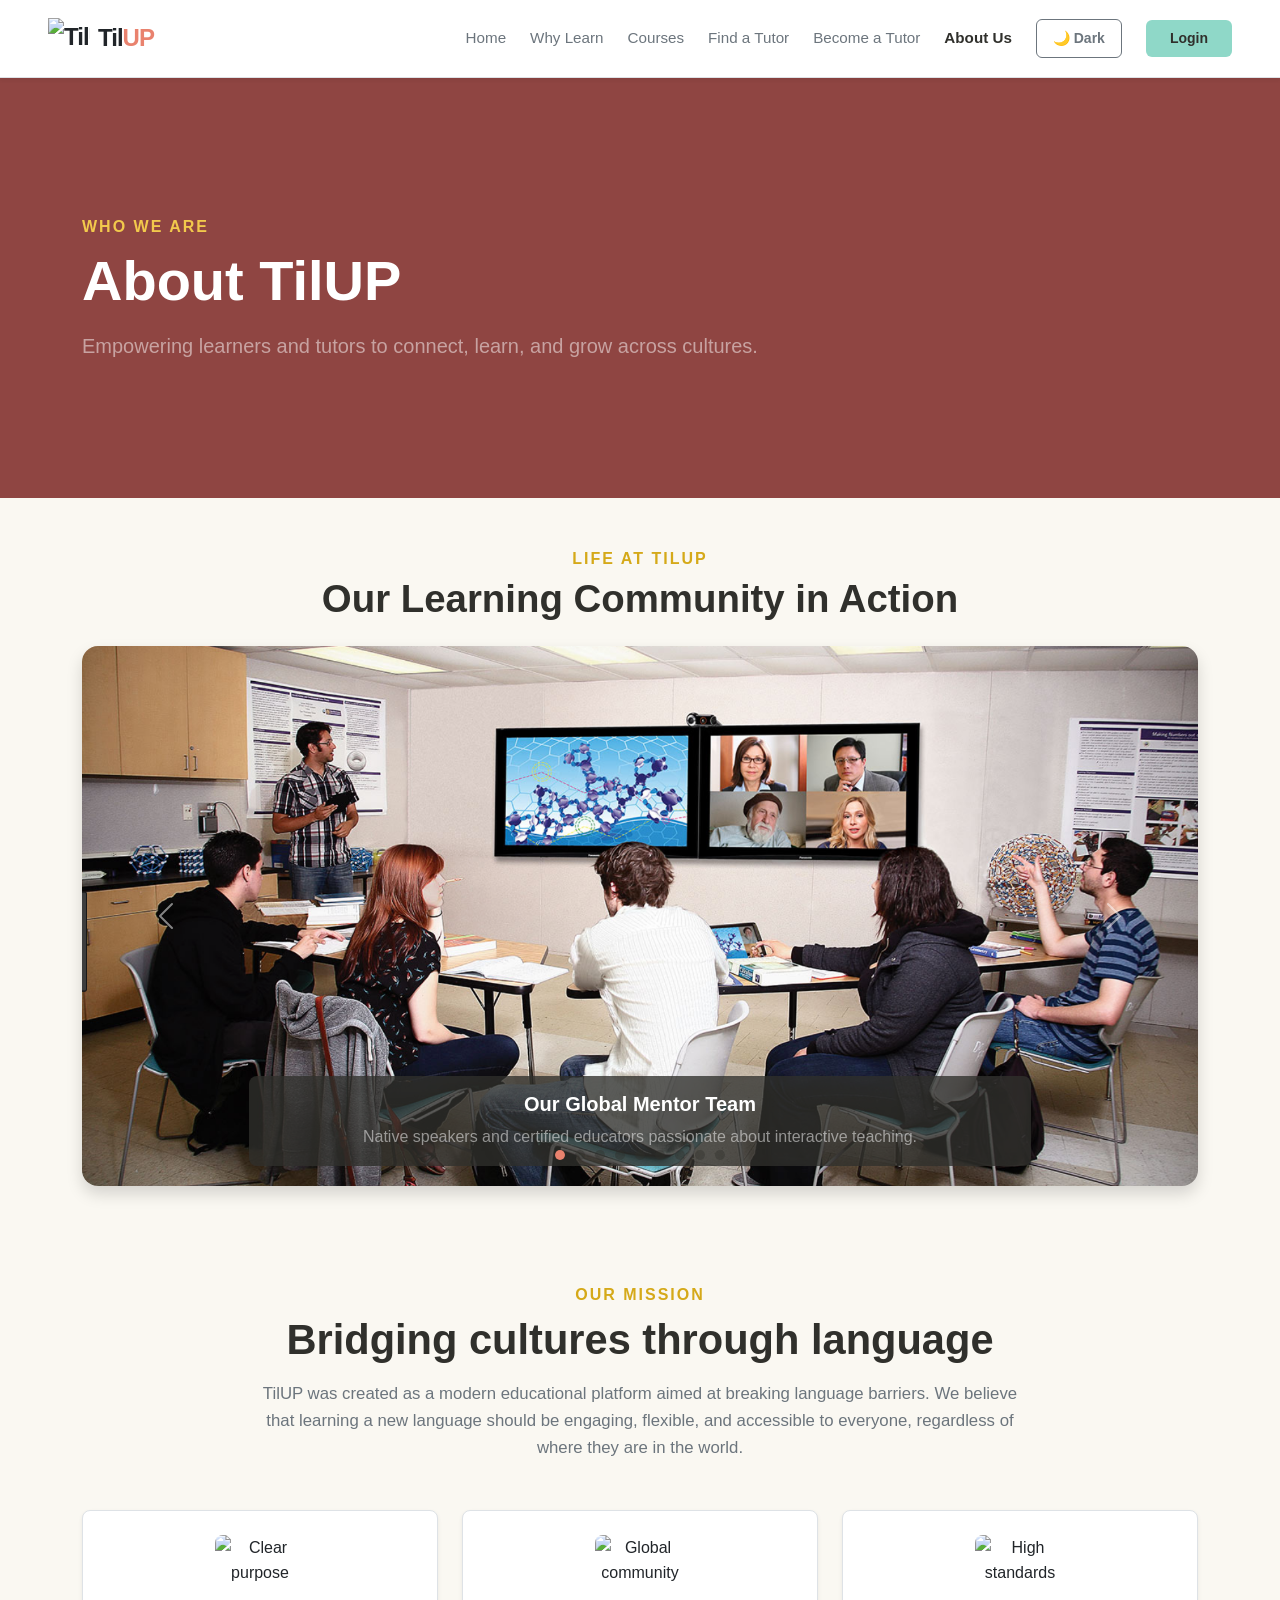
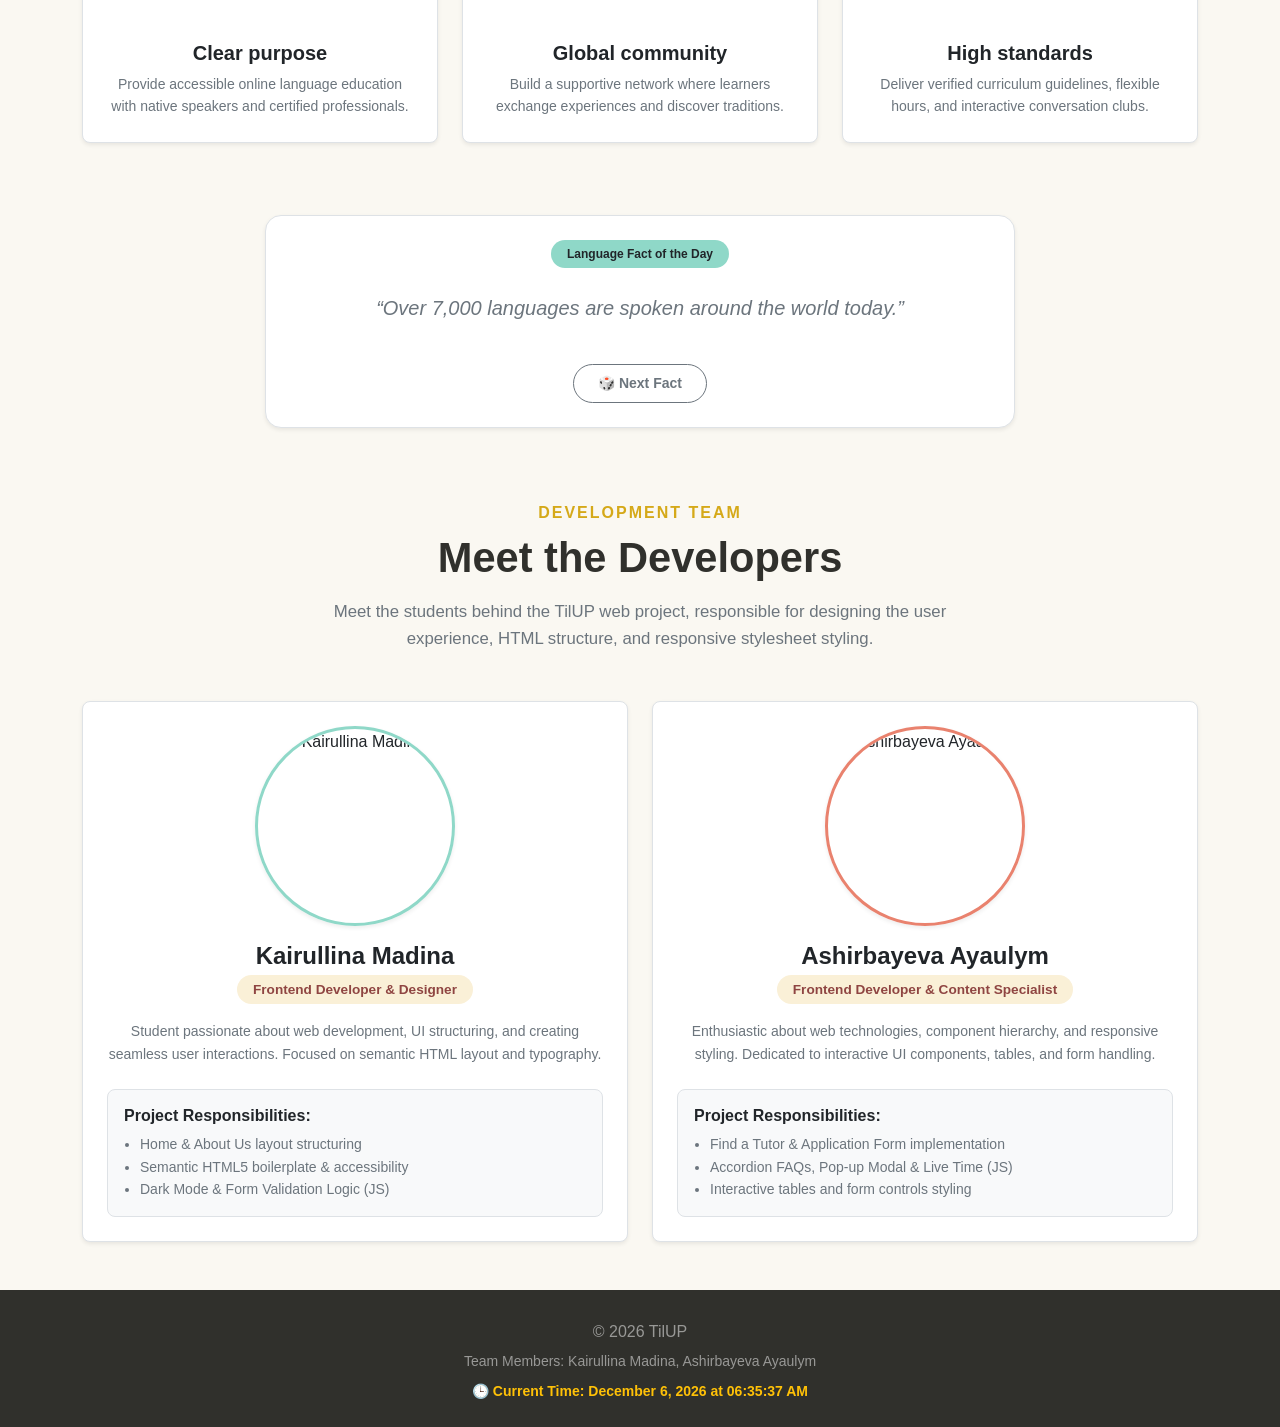
==== commit c4894bcc: "madina's part" ====
--- a/about.html
+++ b/about.html
@@ -195,6 +195,21 @@
                         <h3 class="h5 fw-bold text-dark mb-2">High standards</h3>
                         <p class="text-secondary small mb-0">Deliver verified curriculum guidelines, flexible hours, and interactive conversation clubs.</p>
                     </article>
+                </div>
+            </div>
+        </section>
+
+        <!-- Interactive Did You Know Box -->
+        <section class="container py-4 text-center">
+            <div class="card p-4 mx-auto border rounded-4 shadow-sm bg-white" style="max-width: 750px;">
+                <span class="badge align-self-center px-3 py-2 mb-2 fw-bold rounded-pill text-dark" style="background-color: #8FD8C8;">Language Fact of the Day</span>
+                <p id="factDisplay" class="lead fst-italic text-secondary my-3" style="min-height: 56px;">
+                    “Over 7,000 languages are spoken around the world today.”
+                </p>
+                <div>
+                    <button id="generateFactBtn" type="button" class="btn btn-outline-secondary btn-sm px-4 py-2 fw-bold rounded-pill">
+                        🎲 Next Fact
+                    </button>
                 </div>
             </div>
         </section>
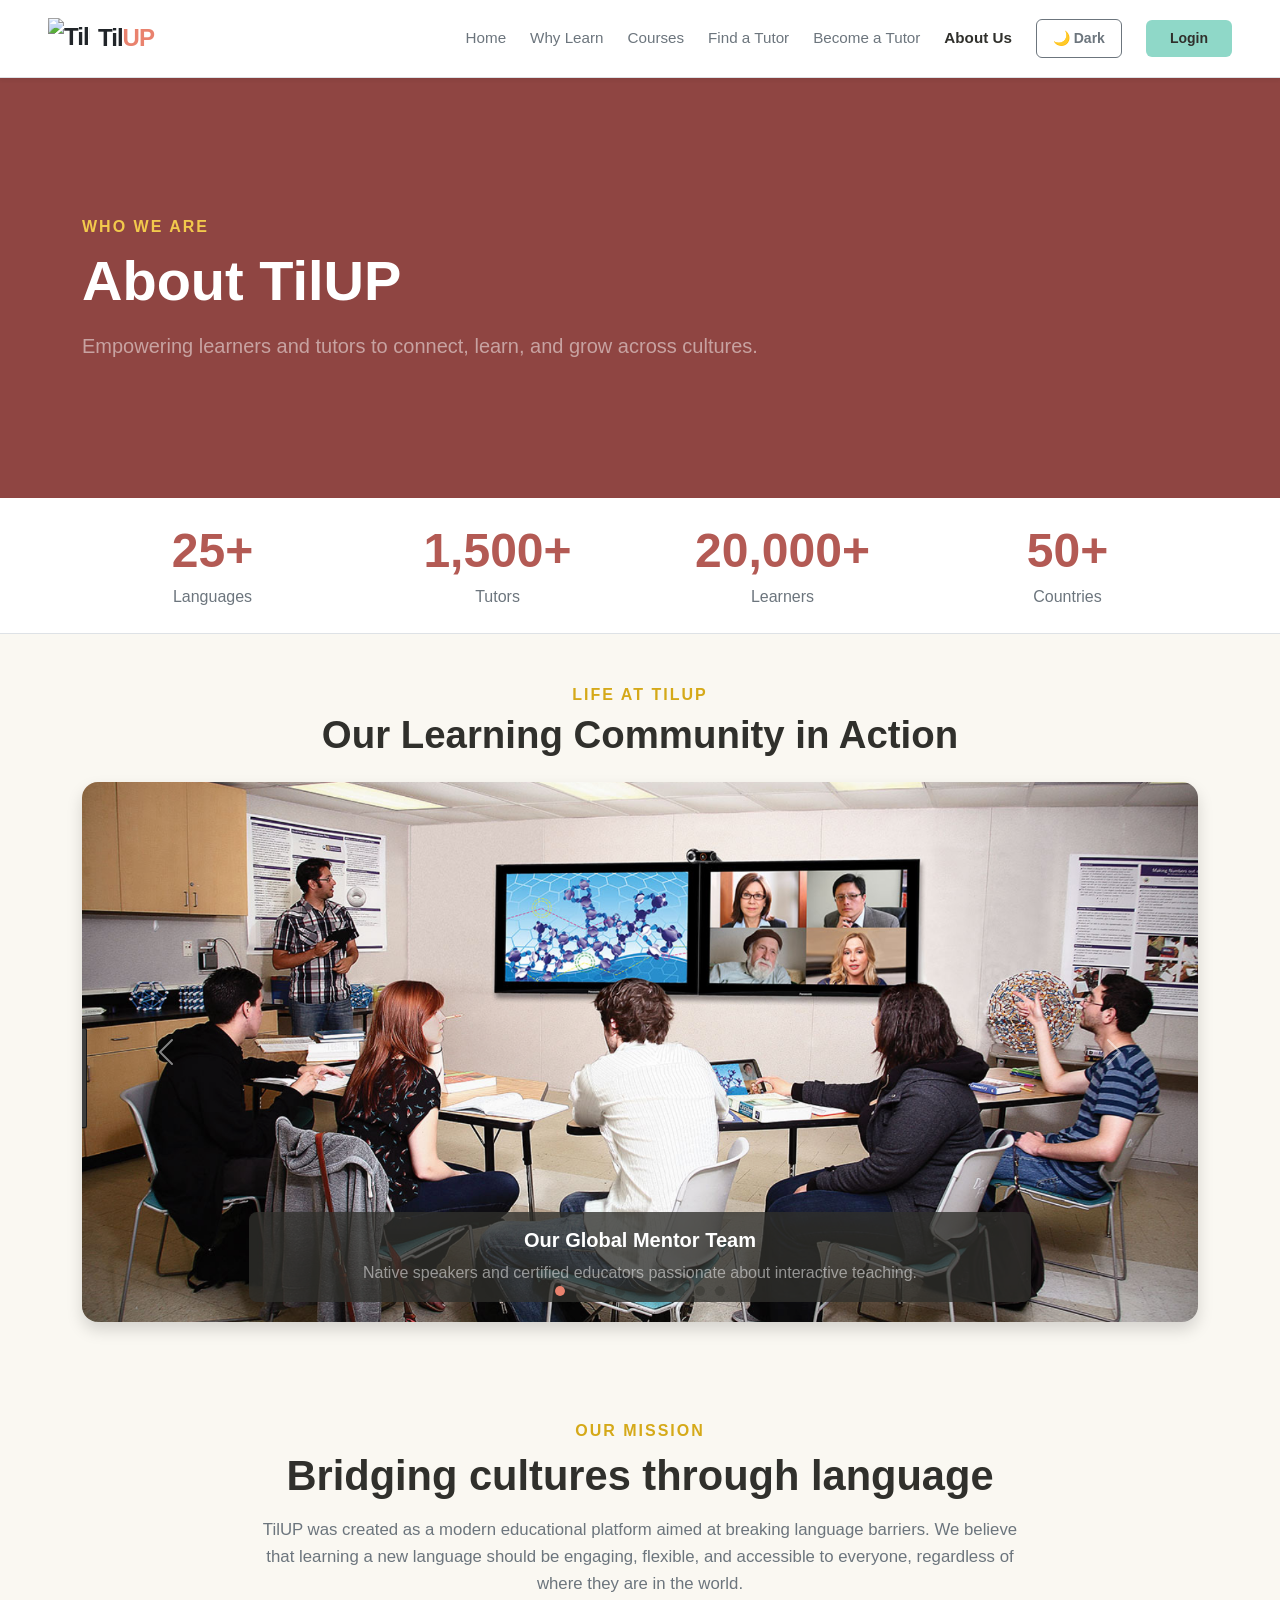
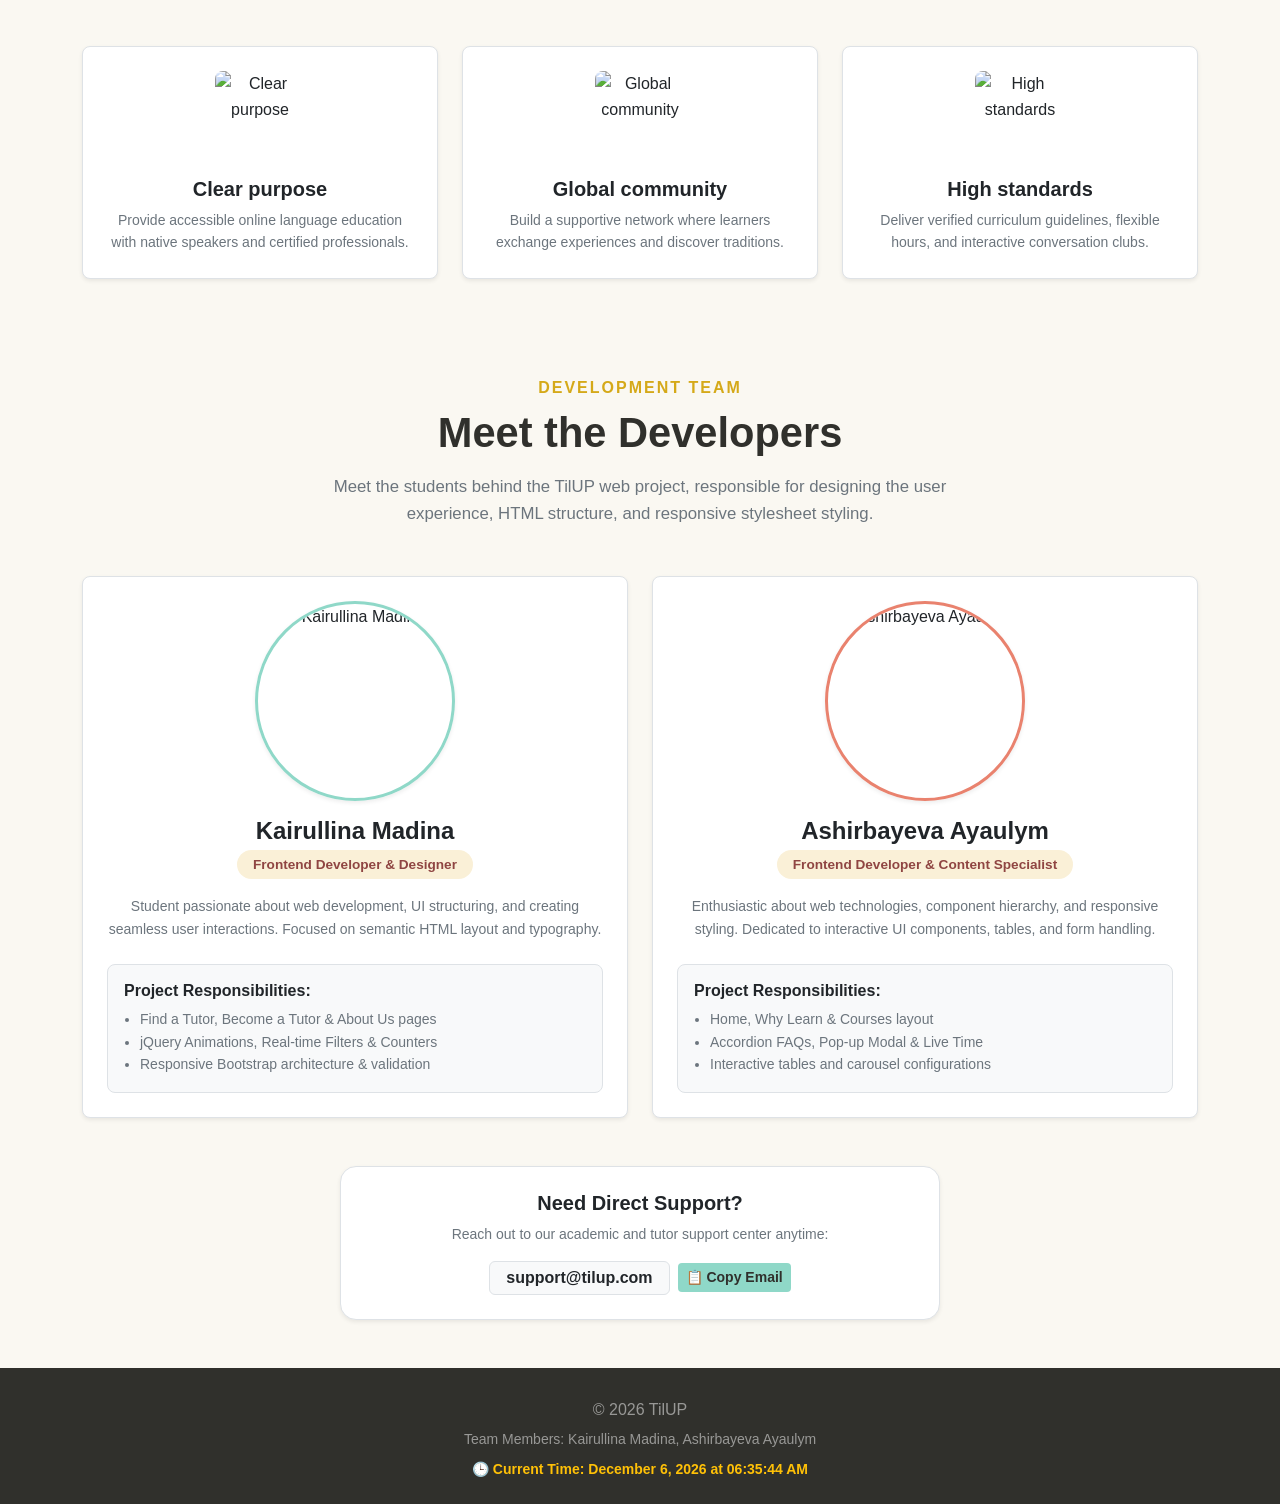
==== commit 3ad0d107: "assignment6" ====
--- a/about.html
+++ b/about.html
@@ -8,6 +8,10 @@
     <!-- Bootstrap 5.3.8 CSS -->
     <link href="https://cdn.jsdelivr.net/npm/bootstrap@5.3.8/dist/css/bootstrap.min.css" rel="stylesheet">
     <link rel="stylesheet" href="css/style.css">
+
+    <!-- Task 0: jQuery Library & Script -->
+    <script src="https://code.jquery.com/jquery-3.7.1.min.js"></script>
+    <script src="js/script.js"></script>
 </head>
 
 <body class="page-about d-flex flex-column min-vh-100" style="background-color: #FAF8F2; color: #30302C;">
@@ -34,10 +38,7 @@
                         <li class="nav-item"><a class="nav-link active fw-bold text-dark" aria-current="page" href="about.html">About Us</a></li>
                     </ul>
 
-                    <!-- Task 4: Dark Theme Toggle Button -->
                     <button id="themeToggleBtn" class="btn btn-outline-secondary btn-sm ms-lg-3 px-3 py-2 fw-bold rounded-2">🌙 Dark</button>
-
-                    <!-- Link to login.html -->
                     <a href="login.html" class="login-button btn btn-sm fw-bold ms-lg-4 text-decoration-none px-4 py-2 border-0 rounded-2" style="background-color: #8FD8C8; color: #30302C;">Login</a>
                 </div>
             </div>
@@ -46,12 +47,36 @@
 
     <main class="flex-grow-1">
 
-        <!-- Responsive Typography & Hero -->
+        <!-- Responsive Hero -->
         <section class="page-herothree py-5 px-3 px-md-5 text-white" style="background-color: #8F4542;">
             <div class="container page-herothree-content">
                 <p class="section-label fw-bold text-uppercase mb-2" style="color: #F2C94C;">WHO WE ARE</p>
                 <h1 class="tu-responsive-title display-4 fw-bold mb-3">About TilUP</h1>
                 <p class="lead mb-0 text-white-50" style="max-width: 700px;">Empowering learners and tutors to connect, learn, and grow across cultures.</p>
+            </div>
+        </section>
+
+        <!-- Task 5: Animated Number Counters -->
+        <section class="py-4 bg-white border-bottom shadow-sm">
+            <div class="container">
+                <div class="row text-center g-4">
+                    <div class="col-6 col-md-3">
+                        <h2 class="display-5 fw-bold mb-1 counter-value" data-target="25" style="color: #B35A54;">0</h2>
+                        <p class="text-secondary mb-0 fw-medium">Languages</p>
+                    </div>
+                    <div class="col-6 col-md-3">
+                        <h2 class="display-5 fw-bold mb-1 counter-value" data-target="1500" style="color: #B35A54;">0</h2>
+                        <p class="text-secondary mb-0 fw-medium">Tutors</p>
+                    </div>
+                    <div class="col-6 col-md-3">
+                        <h2 class="display-5 fw-bold mb-1 counter-value" data-target="20000" style="color: #B35A54;">0</h2>
+                        <p class="text-secondary mb-0 fw-medium">Learners</p>
+                    </div>
+                    <div class="col-6 col-md-3">
+                        <h2 class="display-5 fw-bold mb-1 counter-value" data-target="50" style="color: #B35A54;">0</h2>
+                        <p class="text-secondary mb-0 fw-medium">Countries</p>
+                    </div>
+                </div>
             </div>
         </section>
 
@@ -199,21 +224,6 @@
             </div>
         </section>
 
-        <!-- Interactive Did You Know Box -->
-        <section class="container py-4 text-center">
-            <div class="card p-4 mx-auto border rounded-4 shadow-sm bg-white" style="max-width: 750px;">
-                <span class="badge align-self-center px-3 py-2 mb-2 fw-bold rounded-pill text-dark" style="background-color: #8FD8C8;">Language Fact of the Day</span>
-                <p id="factDisplay" class="lead fst-italic text-secondary my-3" style="min-height: 56px;">
-                    “Over 7,000 languages are spoken around the world today.”
-                </p>
-                <div>
-                    <button id="generateFactBtn" type="button" class="btn btn-outline-secondary btn-sm px-4 py-2 fw-bold rounded-pill">
-                        🎲 Next Fact
-                    </button>
-                </div>
-            </div>
-        </section>
-
         <!-- Development Team -->
         <section class="team-section container py-5 text-center">
             <p class="section-label fw-bold text-uppercase mb-2" style="color: #D5A919;">DEVELOPMENT TEAM</p>
@@ -237,9 +247,9 @@
                             <div class="member-details bg-light p-3 rounded-3 text-start border">
                                 <h4 class="h6 fw-bold text-dark mb-2">Project Responsibilities:</h4>
                                 <ul class="small text-secondary mb-0 ps-3">
-                                    <li>Home &amp; About Us layout structuring</li>
-                                    <li>Semantic HTML5 boilerplate &amp; accessibility</li>
-                                    <li>Dark Mode &amp; Form Validation Logic (JS)</li>
+                                    <li>Find a Tutor, Become a Tutor &amp; About Us pages</li>
+                                    <li>jQuery Animations, Real-time Filters &amp; Counters</li>
+                                    <li>Responsive Bootstrap architecture &amp; validation</li>
                                 </ul>
                             </div>
                         </div>
@@ -259,21 +269,33 @@
                             <div class="member-details bg-light p-3 rounded-3 text-start border">
                                 <h4 class="h6 fw-bold text-dark mb-2">Project Responsibilities:</h4>
                                 <ul class="small text-secondary mb-0 ps-3">
-                                    <li>Find a Tutor &amp; Application Form implementation</li>
-                                    <li>Accordion FAQs, Pop-up Modal &amp; Live Time (JS)</li>
-                                    <li>Interactive tables and form controls styling</li>
+                                    <li>Home, Why Learn &amp; Courses layout</li>
+                                    <li>Accordion FAQs, Pop-up Modal &amp; Live Time</li>
+                                    <li>Interactive tables and carousel configurations</li>
                                 </ul>
                             </div>
                         </div>
                     </article>
                 </div>
             </div>
+
+            <!-- Task 8: Official Contact Copy Button -->
+            <div class="mt-5 p-4 bg-white border rounded-4 shadow-sm mx-auto" style="max-width: 600px;">
+                <h4 class="h5 fw-bold text-dark mb-2">Need Direct Support?</h4>
+                <p class="text-secondary small mb-3">Reach out to our academic and tutor support center anytime:</p>
+                <div class="d-flex justify-content-center align-items-center gap-2">
+                    <span class="badge bg-light text-dark fs-6 px-3 py-2 border">support@tilup.com</span>
+                    <button class="btn btn-sm copy-btn fw-bold border-0" data-copy="support@tilup.com" style="background-color: #8FD8C8; color: #30302C;">
+                        <span class="copy-icon">📋</span> <span class="copy-text">Copy Email</span>
+                    </button>
+                </div>
+            </div>
         </section>
 
     </main>
 
-    <!-- Task 5: Live Date & Time -->
-    <footer class="site-footer bg-dark text-white py-4 text-center mt-auto">
+    <!-- Live Date & Time Footer -->
+    <footer class="site-footer bg-dark text-white py-4 text-center mt-auto" style="background-color: #30302C !important;">
         <div class="container">
             <p class="mb-1 text-white-50">&copy; 2026 TilUP</p>
             <p class="mb-2 text-white-50 small">Team Members: Kairullina Madina, Ashirbayeva Ayaulym</p>
@@ -281,8 +303,9 @@
         </div>
     </footer>
 
-    <!-- Bootstrap 5.3.8 JS & Custom Script -->
+    <!-- Bootstrap 5.3.8 JS & Custom Scripts -->
     <script src="https://cdn.jsdelivr.net/npm/bootstrap@5.3.8/dist/js/bootstrap.bundle.min.js"></script>
+    <script src="js/script.js"></script>
     <script src="js/main.js"></script>
 </body>
 </html>
--- a/css/style.css
+++ b/css/style.css
@@ -786,6 +786,52 @@
 }
 
 /* ==========================================================
+   DARK THEME: БЛОКИ ПОДДЕРЖКИ И РЕФЕРАЛЬНЫХ КОДОВ (TASK 8)
+   ========================================================== */
+
+/* 1. Карточка блока поддержки на about.html и tutors.html */
+body.dark-theme .page-about .team-section > div.bg-white,
+body.dark-theme .tutors-sidebar .bg-light,
+body.dark-theme div[style*="max-width: 600px"].bg-white {
+    background-color: #262622 !important;
+    border-color: #3d3d37 !important;
+    box-shadow: 0 4px 15px rgba(0, 0, 0, 0.4) !important;
+}
+
+/* 2. Заголовки и пояснительный текст внутри блока */
+body.dark-theme .page-about .team-section > div h4,
+body.dark-theme div[style*="max-width: 600px"] h4 {
+    color: #ffffff !important;
+}
+
+body.dark-theme .page-about .team-section > div p,
+body.dark-theme div[style*="max-width: 600px"] p,
+body.dark-theme .tutors-sidebar .bg-light p {
+    color: #c4c3bc !important;
+}
+
+/* 3. Бейдж со значением email / промокода (убираем черноту) */
+body.dark-theme span.badge.bg-light,
+body.dark-theme span.badge.bg-secondary-subtle {
+    background-color: #1e1e1b !important;
+    color: #8FD8C8 !important;
+    border-color: #45453e !important;
+    font-weight: 600;
+}
+
+/* 4. Кнопка копирования Copy / Copy Email в темной теме */
+body.dark-theme .copy-btn {
+    background-color: #8FD8C8 !important;
+    color: #30302C !important;
+    transition: 0.2s ease-in-out;
+}
+
+body.dark-theme .copy-btn:hover {
+    background-color: #E9826E !important;
+    color: #ffffff !important;
+}
+
+/* ==========================================================
    1. ПЛАВАЮЩИЙ НАВБАР И ФИЛЬТР (ПУНКТЫ 7 И 8)
    ========================================================== */
 
@@ -983,4 +1029,78 @@
     font-size: 0.85rem;
     font-weight: bold;
     margin-top: 4px;
+}
+
+/* ==========================================================
+   ASSIGNMENT 6: JQUERY ENHANCEMENTS & UX STYLES
+   ========================================================== */
+
+/* Task 4: Stylized Gradient Scroll Progress Bar */
+#scrollProgressBar {
+    position: fixed;
+    top: 0;
+    left: 0;
+    width: 0%;
+    height: 7px; /* Увеличена толщина для заметности */
+    background: linear-gradient(90deg, #8FD8C8 0%, #E9826E 100%);
+    box-shadow: 0 2px 10px rgba(233, 130, 110, 0.6); /* Яркая подсветка */
+    z-index: 999999 !important; /* Поверх любых элементов и навбара */
+    transition: width 0.08s ease-out;
+    pointer-events: none;
+}
+
+/* Task 3: In-page Keyword Highlighting */
+.tu-highlight {
+    background-color: #F8D978 !important;
+    color: #30302C !important;
+    padding: 1px 4px;
+    border-radius: 4px;
+    font-weight: bold;
+}
+
+/* Task 7: Toast Notification Container and Items */
+#tuToastContainer {
+    position: fixed;
+    bottom: 25px;
+    right: 25px;
+    z-index: 100000;
+}
+
+.tu-toast {
+    background-color: #30302C;
+    color: #FFFFFF;
+    padding: 14px 22px;
+    border-radius: 10px;
+    box-shadow: 0 8px 24px rgba(0, 0, 0, 0.25);
+    margin-top: 10px;
+    display: flex;
+    align-items: center;
+    gap: 12px;
+    font-weight: 500;
+    font-size: 0.95rem;
+    border-left: 5px solid #8FD8C8;
+}
+
+.tu-toast.success { border-left-color: #8FD8C8; }
+.tu-toast.info { border-left-color: #F8D978; }
+
+/* Task 9: Lazy Loading Images Styling */
+.lazy-img {
+    transition: opacity 0.3s ease-in-out;
+    opacity: 1 !important; /* Убираем полупрозрачность для гарантированной видимости */
+    background-color: #F1F5F9;
+}
+.lazy-img.loaded {
+    opacity: 1;
+}
+
+/* Dark mode compatibility for jQuery elements */
+body.dark-theme #autocompleteDropdown a {
+    background-color: #262622;
+    color: #e5e5e0;
+    border-color: #3d3d37;
+}
+body.dark-theme #autocompleteDropdown a:hover {
+    background-color: #33332d;
+    color: #8FD8C8;
 }
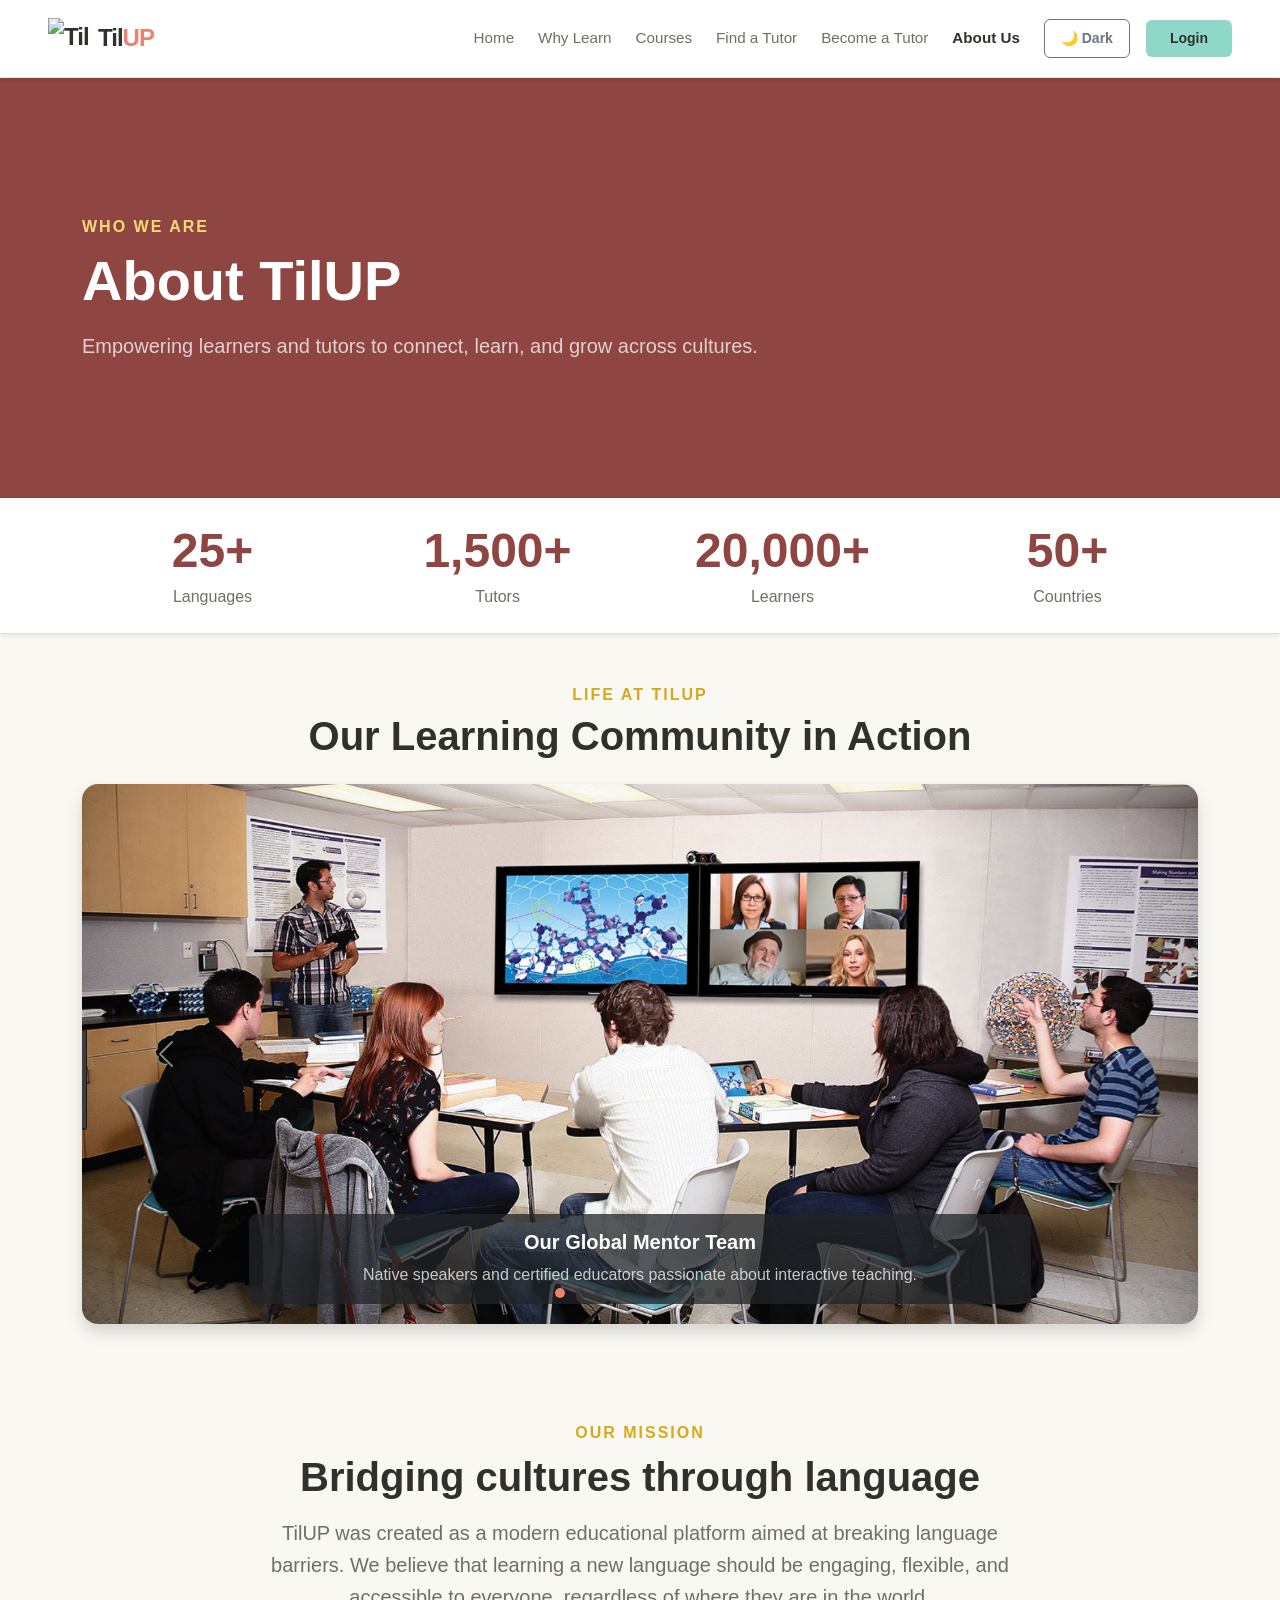
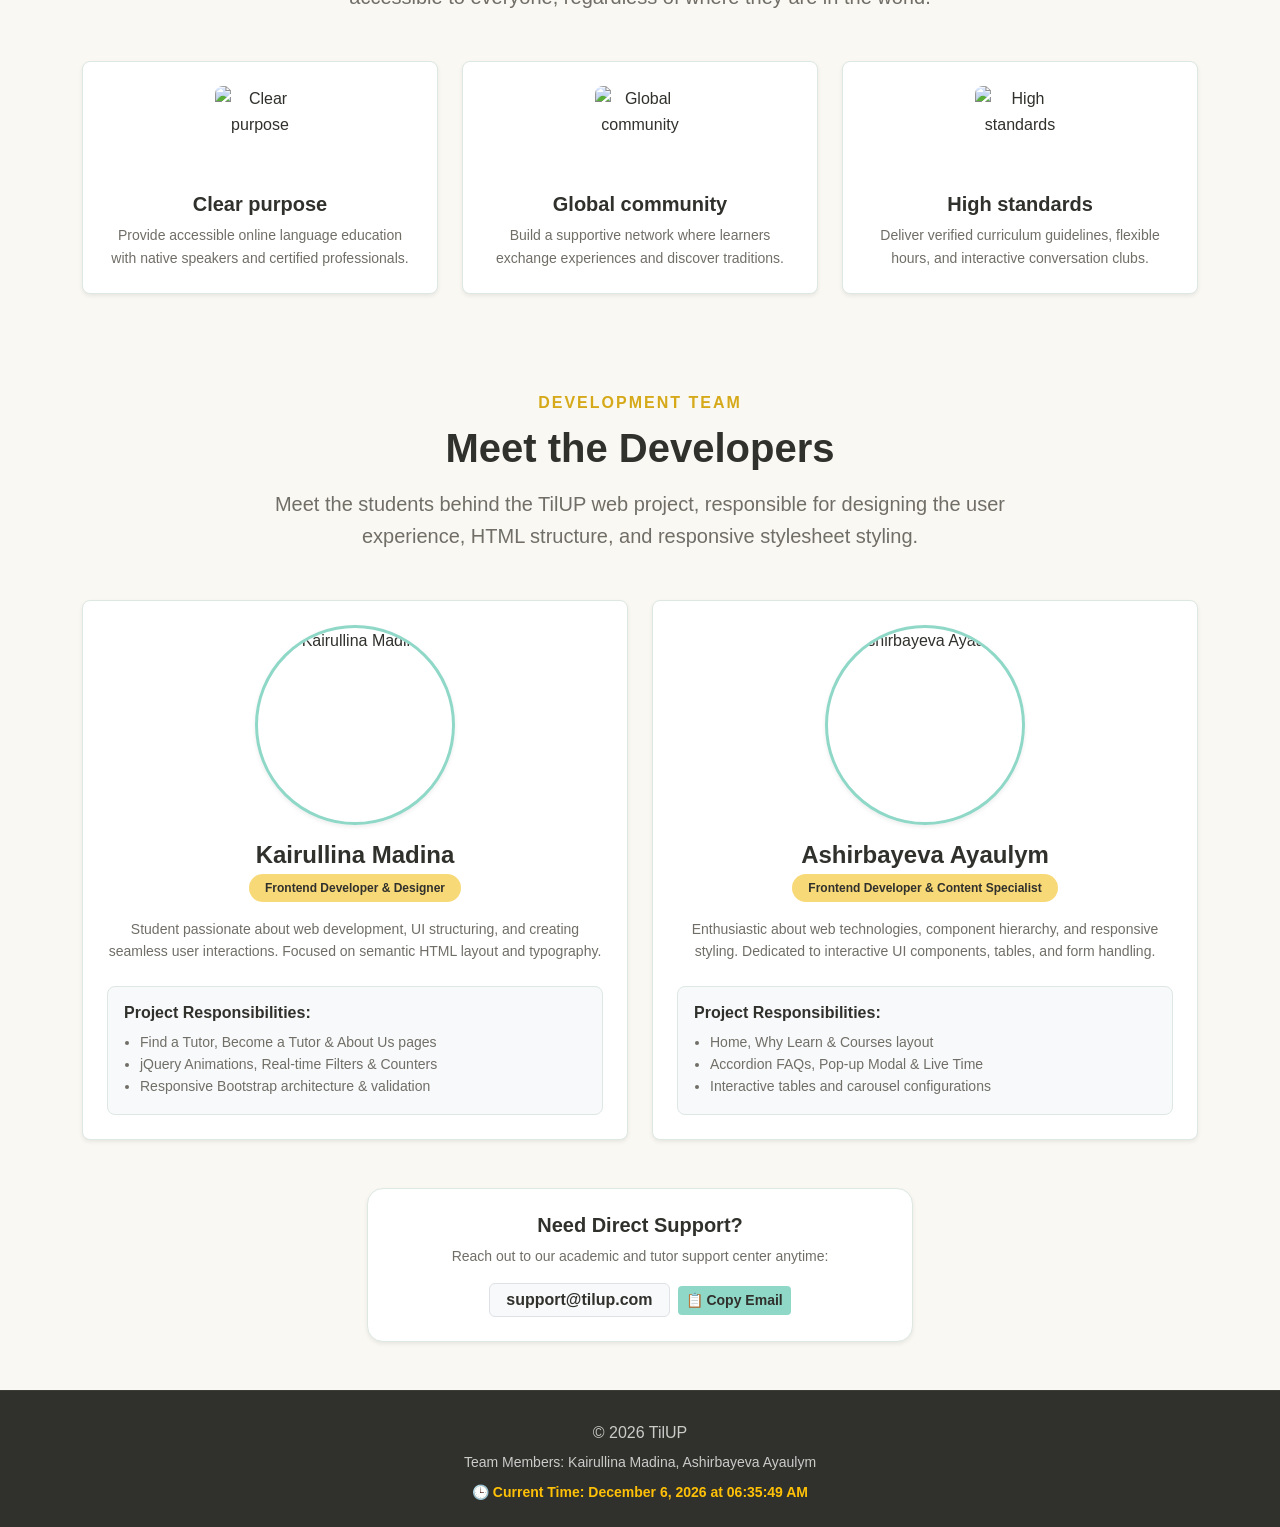
==== commit e9975350: "update some fixes for final" ====
--- a/about.html
+++ b/about.html
@@ -9,19 +9,18 @@
     <link href="https://cdn.jsdelivr.net/npm/bootstrap@5.3.8/dist/css/bootstrap.min.css" rel="stylesheet">
     <link rel="stylesheet" href="css/style.css">
 
-    <!-- Task 0: jQuery Library & Script -->
+    <!-- jQuery Library -->
     <script src="https://code.jquery.com/jquery-3.7.1.min.js"></script>
-    <script src="js/script.js"></script>
 </head>
 
-<body class="page-about d-flex flex-column min-vh-100" style="background-color: #FAF8F2; color: #30302C;">
-
-    <header>
+<body class="page-about d-flex flex-column min-vh-100">
+
+    <header class="site-header sticky-top">
         <nav class="navbar navbar-expand-lg bg-white border-bottom py-2 shadow-sm">
             <div class="container-fluid px-lg-5">
                 <a href="index.html" class="logo navbar-brand d-flex align-items-center gap-2 fw-bold text-decoration-none fs-4 text-dark">
-                    <img src="images/logo.PNG" alt="TilUP logo" width="42" height="42" style="object-fit: contain;">
-                    <span>Til<span class="logo-up" style="color: #E9826E;">UP</span></span>
+                    <img src="images/logo.PNG" alt="TilUP logo" width="42" height="42">
+                    <span>Til<span class="logo-up">UP</span></span>
                 </a>
 
                 <button class="navbar-toggler" type="button" data-bs-toggle="collapse" data-bs-target="#navMenu" aria-controls="navMenu" aria-expanded="false" aria-label="Toggle navigation">
@@ -39,7 +38,7 @@
                     </ul>
 
                     <button id="themeToggleBtn" class="btn btn-outline-secondary btn-sm ms-lg-3 px-3 py-2 fw-bold rounded-2">🌙 Dark</button>
-                    <a href="login.html" class="login-button btn btn-sm fw-bold ms-lg-4 text-decoration-none px-4 py-2 border-0 rounded-2" style="background-color: #8FD8C8; color: #30302C;">Login</a>
+                    <a href="login.html" class="login-button btn btn-sm fw-bold ms-lg-3 text-decoration-none px-4 py-2 border-0 rounded-2">Login</a>
                 </div>
             </div>
         </nav>
@@ -48,32 +47,32 @@
     <main class="flex-grow-1">
 
         <!-- Responsive Hero -->
-        <section class="page-herothree py-5 px-3 px-md-5 text-white" style="background-color: #8F4542;">
+        <section class="page-herothree tu-hero-crimson bg-dark py-5 px-3 px-md-5 text-white d-flex align-items-center">
             <div class="container page-herothree-content">
-                <p class="section-label fw-bold text-uppercase mb-2" style="color: #F2C94C;">WHO WE ARE</p>
+                <p class="section-label fw-bold text-uppercase mb-2">WHO WE ARE</p>
                 <h1 class="tu-responsive-title display-4 fw-bold mb-3">About TilUP</h1>
-                <p class="lead mb-0 text-white-50" style="max-width: 700px;">Empowering learners and tutors to connect, learn, and grow across cultures.</p>
-            </div>
-        </section>
-
-        <!-- Task 5: Animated Number Counters -->
+                <p class="lead mb-0 text-white-50 col-lg-8">Empowering learners and tutors to connect, learn, and grow across cultures.</p>
+            </div>
+        </section>
+
+        <!-- Animated Number Counters -->
         <section class="py-4 bg-white border-bottom shadow-sm">
             <div class="container">
                 <div class="row text-center g-4">
                     <div class="col-6 col-md-3">
-                        <h2 class="display-5 fw-bold mb-1 counter-value" data-target="25" style="color: #B35A54;">0</h2>
+                        <h2 class="display-5 fw-bold mb-1 counter-value" data-target="25">0</h2>
                         <p class="text-secondary mb-0 fw-medium">Languages</p>
                     </div>
                     <div class="col-6 col-md-3">
-                        <h2 class="display-5 fw-bold mb-1 counter-value" data-target="1500" style="color: #B35A54;">0</h2>
+                        <h2 class="display-5 fw-bold mb-1 counter-value" data-target="1500">0</h2>
                         <p class="text-secondary mb-0 fw-medium">Tutors</p>
                     </div>
                     <div class="col-6 col-md-3">
-                        <h2 class="display-5 fw-bold mb-1 counter-value" data-target="20000" style="color: #B35A54;">0</h2>
+                        <h2 class="display-5 fw-bold mb-1 counter-value" data-target="20000">0</h2>
                         <p class="text-secondary mb-0 fw-medium">Learners</p>
                     </div>
                     <div class="col-6 col-md-3">
-                        <h2 class="display-5 fw-bold mb-1 counter-value" data-target="50" style="color: #B35A54;">0</h2>
+                        <h2 class="display-5 fw-bold mb-1 counter-value" data-target="50">0</h2>
                         <p class="text-secondary mb-0 fw-medium">Countries</p>
                     </div>
                 </div>
@@ -81,11 +80,11 @@
         </section>
 
         <!-- Carousel -->
-        <section class="py-5" style="background-color: #FAF8F2;">
+        <section class="py-5">
             <div class="container-xl">
                 <div class="text-center mb-4">
-                    <p class="section-label fw-bold text-uppercase mb-1" style="font-size: 1rem; color: #D5A919;">LIFE AT TILUP</p>
-                    <h2 class="fw-bold" style="color: #30302C; font-size: 2.4rem;">Our Learning Community in Action</h2>
+                    <p class="section-label fw-bold text-uppercase mb-1">LIFE AT TILUP</p>
+                    <h2 class="display-6 fw-bold text-dark">Our Learning Community in Action</h2>
                 </div>
 
                 <div class="row">
@@ -105,64 +104,64 @@
 
                             <div class="carousel-inner">
                                 <div class="carousel-item active">
-                                    <img src="images/mentor_team.png" class="d-block w-100 tu-carousel-img" alt="Global tutor team">
-                                    <div class="carousel-caption d-none d-md-block rounded-3 p-3" style="background: rgba(48, 48, 44, 0.78);">
+                                    <img src="images/mentor_team.png" class="d-block w-100 tu-carousel-img object-fit-cover" alt="Global tutor team">
+                                    <div class="carousel-caption d-none d-md-block bg-dark bg-opacity-75 rounded-3 p-3">
                                         <h5 class="text-white fw-bold">Our Global Mentor Team</h5>
                                         <p class="mb-0 text-white-50">Native speakers and certified educators passionate about interactive teaching.</p>
                                     </div>
                                 </div>
                                 <div class="carousel-item">
-                                    <img src="images/student_centered.jpg" class="d-block w-100 tu-carousel-img" alt="Student lessons">
-                                    <div class="carousel-caption d-none d-md-block rounded-3 p-3" style="background: rgba(48, 48, 44, 0.78);">
+                                    <img src="images/student_centered.jpg" class="d-block w-100 tu-carousel-img object-fit-cover" alt="Student lessons">
+                                    <div class="carousel-caption d-none d-md-block bg-dark bg-opacity-75 rounded-3 p-3">
                                         <h5 class="text-white fw-bold">Student-Centered Lessons</h5>
                                         <p class="mb-0 text-white-50">Personalized pace tailored for your individual goals.</p>
                                     </div>
                                 </div>
                                 <div class="carousel-item">
-                                    <img src="images/vibrant_community.jpeg" class="d-block w-100 tu-carousel-img" alt="Supportive community">
-                                    <div class="carousel-caption d-none d-md-block rounded-3 p-3" style="background: rgba(48, 48, 44, 0.78);">
+                                    <img src="images/vibrant_community.jpeg" class="d-block w-100 tu-carousel-img object-fit-cover" alt="Supportive community">
+                                    <div class="carousel-caption d-none d-md-block bg-dark bg-opacity-75 rounded-3 p-3">
                                         <h5 class="text-white fw-bold">Vibrant Community</h5>
                                         <p class="mb-0 text-white-50">Practice conversation with peers across continents.</p>
                                     </div>
                                 </div>
                                 <div class="carousel-item">
-                                    <img src="images/teaching_standarts.jpg" class="d-block w-100 tu-carousel-img" alt="Online classroom">
-                                    <div class="carousel-caption d-none d-md-block rounded-3 p-3" style="background: rgba(48, 48, 44, 0.78);">
+                                    <img src="images/teaching_standarts.jpg" class="d-block w-100 tu-carousel-img object-fit-cover" alt="Online classroom">
+                                    <div class="carousel-caption d-none d-md-block bg-dark bg-opacity-75 rounded-3 p-3">
                                         <h5 class="text-white fw-bold">High Teaching Standards</h5>
                                         <p class="mb-0 text-white-50">Approved curriculum guidelines and verified mentors.</p>
                                     </div>
                                 </div>
                                 <div class="carousel-item">
-                                    <img src="images/real_speaking.jpeg" class="d-block w-100 tu-carousel-img" alt="Speaking practice">
-                                    <div class="carousel-caption d-none d-md-block rounded-3 p-3" style="background: rgba(48, 48, 44, 0.78);">
+                                    <img src="images/real_speaking.jpeg" class="d-block w-100 tu-carousel-img object-fit-cover" alt="Speaking practice">
+                                    <div class="carousel-caption d-none d-md-block bg-dark bg-opacity-75 rounded-3 p-3">
                                         <h5 class="text-white fw-bold">Real-World Speaking</h5>
                                         <p class="mb-0 text-white-50">Overcome the language barrier from the very first lesson.</p>
                                     </div>
                                 </div>
                                 <div class="carousel-item">
-                                    <img src="images/flexible_schedule.jpg" class="d-block w-100 tu-carousel-img" alt="Flexible schedule">
-                                    <div class="carousel-caption d-none d-md-block rounded-3 p-3" style="background: rgba(48, 48, 44, 0.78);">
+                                    <img src="images/flexible_schedule.jpg" class="d-block w-100 tu-carousel-img object-fit-cover" alt="Flexible schedule">
+                                    <div class="carousel-caption d-none d-md-block bg-dark bg-opacity-75 rounded-3 p-3">
                                         <h5 class="text-white fw-bold">Flexible Schedules</h5>
                                         <p class="mb-0 text-white-50">Book private sessions anytime that fits your daily routine.</p>
                                     </div>
                                 </div>
                                 <div class="carousel-item">
-                                    <img src="images/verified_tutors.jpeg" class="d-block w-100 tu-carousel-img" alt="Interview process">
-                                    <div class="carousel-caption d-none d-md-block rounded-3 p-3" style="background: rgba(48, 48, 44, 0.78);">
+                                    <img src="images/verified_tutors.jpeg" class="d-block w-100 tu-carousel-img object-fit-cover" alt="Interview process">
+                                    <div class="carousel-caption d-none d-md-block bg-dark bg-opacity-75 rounded-3 p-3">
                                         <h5 class="text-white fw-bold">Verified Tutors</h5>
                                         <p class="mb-0 text-white-50">Carefully screened language coaches and specialists.</p>
                                     </div>
                                 </div>
                                 <div class="carousel-item">
-                                    <img src="images/clear_progress.jpg" class="d-block w-100 tu-carousel-img" alt="Mission and purpose">
-                                    <div class="carousel-caption d-none d-md-block rounded-3 p-3" style="background: rgba(48, 48, 44, 0.78);">
+                                    <img src="images/clear_progress.jpg" class="d-block w-100 tu-carousel-img object-fit-cover" alt="Mission and purpose">
+                                    <div class="carousel-caption d-none d-md-block bg-dark bg-opacity-75 rounded-3 p-3">
                                         <h5 class="text-white fw-bold">Clear Educational Milestones</h5>
                                         <p class="mb-0 text-white-50">Tangible progress from beginner basics to fluent speech.</p>
                                     </div>
                                 </div>
                                 <div class="carousel-item">
-                                    <img src="images/people.jpeg" class="d-block w-100 tu-carousel-img" alt="Diverse learners">
-                                    <div class="carousel-caption d-none d-md-block rounded-3 p-3" style="background: rgba(48, 48, 44, 0.78);">
+                                    <img src="images/people.jpeg" class="d-block w-100 tu-carousel-img object-fit-cover" alt="Diverse learners">
+                                    <div class="carousel-caption d-none d-md-block bg-dark bg-opacity-75 rounded-3 p-3">
                                         <h5 class="text-white fw-bold">Global Culture Exchange</h5>
                                         <p class="mb-0 text-white-50">Discover local traditions through native language immersion.</p>
                                     </div>
@@ -183,9 +182,9 @@
 
         <!-- Mission -->
         <section class="about-tilup container py-5 text-center">
-            <p class="section-label fw-bold text-uppercase mb-2" style="color: #D5A919;">OUR MISSION</p>
-            <h2 class="fw-bold mb-3" style="color: #30302C; font-size: 2.6rem;">Bridging cultures through language</h2>
-            <p class="about-description lead text-secondary mx-auto mb-5" style="max-width: 760px; font-size: 1.05rem;">
+            <p class="section-label fw-bold text-uppercase mb-2">OUR MISSION</p>
+            <h2 class="display-6 fw-bold mb-3 text-dark">Bridging cultures through language</h2>
+            <p class="about-description lead text-secondary mx-auto mb-5 col-lg-8">
                 TilUP was created as a modern educational platform aimed at breaking language barriers. 
                 We believe that learning a new language should be engaging, flexible, and accessible 
                 to everyone, regardless of where they are in the world.
@@ -194,8 +193,8 @@
             <div class="row g-4 text-start justify-content-center">
                 <div class="col-12 col-md-6 col-lg-4">
                     <article class="feature-card card h-100 p-4 border rounded-3 shadow-sm text-center bg-white">
-                        <div class="feature-icon mx-auto mb-3 rounded-3 overflow-hidden" style="width: 90px; height: 90px;">
-                            <img src="images/purpose.jpg" alt="Clear purpose" class="w-100 h-100" style="object-fit: cover;">
+                        <div class="feature-icon tu-icon-box mx-auto mb-3 rounded-3 overflow-hidden">
+                            <img src="images/purpose.jpg" alt="Clear purpose" class="w-100 h-100 object-fit-cover">
                         </div>
                         <h3 class="h5 fw-bold text-dark mb-2">Clear purpose</h3>
                         <p class="text-secondary small mb-0">Provide accessible online language education with native speakers and certified professionals.</p>
@@ -204,8 +203,8 @@
 
                 <div class="col-12 col-md-6 col-lg-4">
                     <article class="feature-card card h-100 p-4 border rounded-3 shadow-sm text-center bg-white">
-                        <div class="feature-icon mx-auto mb-3 rounded-3 overflow-hidden" style="width: 90px; height: 90px;">
-                            <img src="images/community.jpg" alt="Global community" class="w-100 h-100" style="object-fit: cover;">
+                        <div class="feature-icon tu-icon-box mx-auto mb-3 rounded-3 overflow-hidden">
+                            <img src="images/community.jpg" alt="Global community" class="w-100 h-100 object-fit-cover">
                         </div>
                         <h3 class="h5 fw-bold text-dark mb-2">Global community</h3>
                         <p class="text-secondary small mb-0">Build a supportive network where learners exchange experiences and discover traditions.</p>
@@ -214,8 +213,8 @@
 
                 <div class="col-12 col-md-12 col-lg-4">
                     <article class="feature-card card h-100 p-4 border rounded-3 shadow-sm text-center bg-white">
-                        <div class="feature-icon mx-auto mb-3 rounded-3 overflow-hidden" style="width: 90px; height: 90px;">
-                            <img src="images/standard.jpg" alt="High standards" class="w-100 h-100" style="object-fit: cover;">
+                        <div class="feature-icon tu-icon-box mx-auto mb-3 rounded-3 overflow-hidden">
+                            <img src="images/standard.jpg" alt="High standards" class="w-100 h-100 object-fit-cover">
                         </div>
                         <h3 class="h5 fw-bold text-dark mb-2">High standards</h3>
                         <p class="text-secondary small mb-0">Deliver verified curriculum guidelines, flexible hours, and interactive conversation clubs.</p>
@@ -226,9 +225,9 @@
 
         <!-- Development Team -->
         <section class="team-section container py-5 text-center">
-            <p class="section-label fw-bold text-uppercase mb-2" style="color: #D5A919;">DEVELOPMENT TEAM</p>
-            <h2 class="fw-bold mb-3" style="color: #30302C; font-size: 2.6rem;">Meet the Developers</h2>
-            <p class="about-description lead text-secondary mx-auto mb-5" style="max-width: 700px; font-size: 1.05rem;">
+            <p class="section-label fw-bold text-uppercase mb-2">DEVELOPMENT TEAM</p>
+            <h2 class="display-6 fw-bold mb-3 text-dark">Meet the Developers</h2>
+            <p class="about-description lead text-secondary mx-auto mb-5 col-lg-8">
                 Meet the students behind the TilUP web project, responsible for designing 
                 the user experience, HTML structure, and responsive stylesheet styling.
             </p>
@@ -236,15 +235,15 @@
             <div class="team-grid row g-4 justify-content-center text-start">
                 <div class="col-12 col-lg-6">
                     <article class="team-card card h-100 p-4 border rounded-3 shadow-sm bg-white text-center">
-                        <img src="images/madina.jpg" alt="Kairullina Madina" class="round-imageus rounded-circle mx-auto mb-3 shadow-sm" style="width: 200px; height: 200px; object-fit: cover; border: 3px solid #8FD8C8;">
+                        <img src="images/madina.jpg" alt="Kairullina Madina" class="round-imageus tu-avatar-lg rounded-circle mx-auto mb-3 shadow-sm" width="200" height="200">
                         <div class="team-info">
                             <h3 class="h4 fw-bold text-dark mb-1">Kairullina Madina</h3>
-                            <span class="badge px-3 py-2 mb-3 fw-bold rounded-pill" style="background-color: #FAF0D7; color: #8F4542; font-size: 0.85rem;">Frontend Developer &amp; Designer</span>
+                            <span class="badge text-bg-warning px-3 py-2 mb-3 fw-bold rounded-pill">Frontend Developer &amp; Designer</span>
                             <p class="bio-text text-secondary small text-center mb-4">
                                 Student passionate about web development, UI structuring, and creating 
                                 seamless user interactions. Focused on semantic HTML layout and typography.
                             </p>
-                            <div class="member-details bg-light p-3 rounded-3 text-start border">
+                            <div class="member-details tu-box-subtle bg-light p-3 rounded-3 text-start border">
                                 <h4 class="h6 fw-bold text-dark mb-2">Project Responsibilities:</h4>
                                 <ul class="small text-secondary mb-0 ps-3">
                                     <li>Find a Tutor, Become a Tutor &amp; About Us pages</li>
@@ -258,15 +257,15 @@
 
                 <div class="col-12 col-lg-6">
                     <article class="team-card card h-100 p-4 border rounded-3 shadow-sm bg-white text-center">
-                        <img src="images/ayaulym.jpg" alt="Ashirbayeva Ayaulym" class="round-imageus rounded-circle mx-auto mb-3 shadow-sm" style="width: 200px; height: 200px; object-fit: cover; border: 3px solid #E9826E;">
+                        <img src="images/ayaulym.jpg" alt="Ashirbayeva Ayaulym" class="round-imageus tu-avatar-lg rounded-circle mx-auto mb-3 shadow-sm" width="200" height="200">
                         <div class="team-info">
                             <h3 class="h4 fw-bold text-dark mb-1">Ashirbayeva Ayaulym</h3>
-                            <span class="badge px-3 py-2 mb-3 fw-bold rounded-pill" style="background-color: #FAF0D7; color: #8F4542; font-size: 0.85rem;">Frontend Developer &amp; Content Specialist</span>
+                            <span class="badge text-bg-warning px-3 py-2 mb-3 fw-bold rounded-pill">Frontend Developer &amp; Content Specialist</span>
                             <p class="bio-text text-secondary small text-center mb-4">
                                 Enthusiastic about web technologies, component hierarchy, and responsive styling. 
                                 Dedicated to interactive UI components, tables, and form handling.
                             </p>
-                            <div class="member-details bg-light p-3 rounded-3 text-start border">
+                            <div class="member-details tu-box-subtle bg-light p-3 rounded-3 text-start border">
                                 <h4 class="h6 fw-bold text-dark mb-2">Project Responsibilities:</h4>
                                 <ul class="small text-secondary mb-0 ps-3">
                                     <li>Home, Why Learn &amp; Courses layout</li>
@@ -279,15 +278,19 @@
                 </div>
             </div>
 
-            <!-- Task 8: Official Contact Copy Button -->
-            <div class="mt-5 p-4 bg-white border rounded-4 shadow-sm mx-auto" style="max-width: 600px;">
-                <h4 class="h5 fw-bold text-dark mb-2">Need Direct Support?</h4>
-                <p class="text-secondary small mb-3">Reach out to our academic and tutor support center anytime:</p>
-                <div class="d-flex justify-content-center align-items-center gap-2">
-                    <span class="badge bg-light text-dark fs-6 px-3 py-2 border">support@tilup.com</span>
-                    <button class="btn btn-sm copy-btn fw-bold border-0" data-copy="support@tilup.com" style="background-color: #8FD8C8; color: #30302C;">
-                        <span class="copy-icon">📋</span> <span class="copy-text">Copy Email</span>
-                    </button>
+            <!-- Official Contact Copy Button -->
+            <div class="row justify-content-center mt-5">
+                <div class="col-12 col-md-8 col-lg-6">
+                    <div class="card p-4 bg-white border rounded-4 shadow-sm">
+                        <h4 class="h5 fw-bold text-dark mb-2">Need Direct Support?</h4>
+                        <p class="text-secondary small mb-3">Reach out to our academic and tutor support center anytime:</p>
+                        <div class="d-flex justify-content-center align-items-center gap-2">
+                            <span class="badge bg-light text-dark fs-6 px-3 py-2 border">support@tilup.com</span>
+                            <button class="btn btn-sm copy-btn fw-bold border-0" data-copy="support@tilup.com">
+                                <span class="copy-icon">📋</span> <span class="copy-text">Copy Email</span>
+                            </button>
+                        </div>
+                    </div>
                 </div>
             </div>
         </section>
@@ -295,7 +298,7 @@
     </main>
 
     <!-- Live Date & Time Footer -->
-    <footer class="site-footer bg-dark text-white py-4 text-center mt-auto" style="background-color: #30302C !important;">
+    <footer class="site-footer bg-dark text-white py-4 text-center mt-auto">
         <div class="container">
             <p class="mb-1 text-white-50">&copy; 2026 TilUP</p>
             <p class="mb-2 text-white-50 small">Team Members: Kairullina Madina, Ashirbayeva Ayaulym</p>
@@ -305,7 +308,7 @@
 
     <!-- Bootstrap 5.3.8 JS & Custom Scripts -->
     <script src="https://cdn.jsdelivr.net/npm/bootstrap@5.3.8/dist/js/bootstrap.bundle.min.js"></script>
+    <script src="js/main.js"></script>
     <script src="js/script.js"></script>
-    <script src="js/main.js"></script>
 </body>
 </html>
--- a/css/style.css
+++ b/css/style.css
@@ -1,6 +1,59 @@
-/* ==========================================================
-   GLOBAL RESET & BASE STYLES
-   ========================================================== */
+/* ==========================================================================
+   TILUP PLATFORM — UNIFIED STYLESHEET (style.css)
+   Group: SE-2507 | Team: Kairullina Madina, Ashirbayeva Ayaulym
+   ==========================================================================
+   TABLE OF CONTENTS:
+   1. CSS Variables & Theme Palette (Light & Dark Modes)
+   2. Global Reset & Base Typography
+   3. Header, Sticky Navbar & Footer
+   4. Buttons, Badges & Interactive Controls
+   5. Hero Sections & Banners
+   6. Cards, Icons & Avatars (Unified Components)
+   7. Page-Specific: Courses & Language Gallery
+   8. Page-Specific: Tutors & Sticky Filter Sidebar
+   9. Tables (Course Plans & Tutor Benefits)
+   10. Forms, Validation & Modals (Pop-up & Accordion)
+   11. jQuery UI Enhancements (Progress Bar, Toast, Highlights, Lazy Load)
+   12. Responsive Breakpoints (Media Queries)
+   ========================================================================== */
+
+
+/* ==========================================================================
+   1. CSS VARIABLES & THEME PALETTE (LIGHT & DARK MODES)
+   ========================================================================== */
+
+:root {
+    --tu-bg-main: #FAF8F2;
+    --tu-bg-card: #FFFFFF;
+    --tu-bg-subtle: #F8F9FA;
+    --tu-text-main: #30302C;
+    --tu-text-muted: #706E67;
+    --tu-coral: #E9826E;
+    --tu-mint: #8FD8C8;
+    --tu-gold: #D5A919;
+    --tu-gold-light: #F8D978;
+    --tu-crimson: #8F4542;
+    --tu-forest: #263b35;
+    --tu-border: #DDE8E3;
+    --tu-shadow: rgba(48, 48, 44, 0.08);
+}
+
+body.dark-theme {
+    --tu-bg-main: #1a1a18;
+    --tu-bg-card: #262622;
+    --tu-bg-subtle: #1e1e1b;
+    --tu-text-main: #ffffff;
+    --tu-text-muted: #c4c3bc;
+    --tu-gold: #F8D978;
+    --tu-crimson: #F8D978; /* Делает рейтинги и счетчики яркими в темной теме */
+    --tu-border: #3d3d37;
+    --tu-shadow: rgba(0, 0, 0, 0.35);
+}
+
+
+/* ==========================================================================
+   2. GLOBAL RESET & BASE TYPOGRAPHY
+   ========================================================================== */
 
 * {
     box-sizing: border-box;
@@ -9,12 +62,13 @@
 body {
     margin: 0;
     font-family: Arial, sans-serif;
-    color: #30302C;
-    background-color: #FAF8F2;
+    background-color: var(--tu-bg-main) !important;
+    color: var(--tu-text-main) !important;
     line-height: 1.6;
-}
-
-h1, h2, h3, h4, h5, p {
+    transition: background-color 0.25s ease, color 0.25s ease;
+}
+
+h1, h2, h3, h4, h5, h6, p {
     margin-top: 0;
 }
 
@@ -27,53 +81,68 @@
     display: block;
 }
 
-/* ==========================================================
-   GLOBAL BOOTSTRAP BUTTONS & ACCENTS
-   ========================================================== */
-
-.btn-primary,
-.button {
-    background-color: #8FD8C8 !important;
-    border-color: #8FD8C8 !important;
-    color: #30302C !important;
-    font-weight: bold !important;
-    transition: 0.25s ease-in-out !important;
-    text-decoration: none;
-}
-
-.btn-primary:hover,
-.btn-primary:focus,
-.button:hover,
-.button:focus {
-    background-color: #E9826E !important;
-    border-color: #E9826E !important;
+/* Глобальная адаптация цветов текста под активную тему */
+h1, h2, h3, h4, h5, h6,
+.text-dark,
+.card-title {
+    color: var(--tu-text-main) !important;
+}
+
+.text-secondary,
+.card-text.text-secondary,
+small.text-secondary,
+.lead.text-secondary {
+    color: var(--tu-text-muted) !important;
+}
+
+/* Сохраняем белый текст внутри темных Hero-секций и футера */
+.tu-hero-dark h1, .tu-hero-dark h2, .tu-hero-dark p,
+.tu-hero-crimson h1, .tu-hero-crimson h2, .tu-hero-crimson p,
+.tu-hero-forest h1, .tu-hero-forest h2, .tu-hero-forest p,
+.carousel-caption h5 {
     color: #FFFFFF !important;
-    transform: translateY(-2px);
-    box-shadow: 0 6px 18px rgba(233, 130, 110, 0.25);
+}
+
+.tu-hero-dark .text-white-50,
+.tu-hero-crimson .text-white-50,
+.tu-hero-forest .text-white-50,
+.carousel-caption p,
+.site-footer .text-white-50 {
+    color: rgba(255, 255, 255, 0.75) !important;
 }
 
 .section-label {
+    color: var(--tu-gold) !important;
     letter-spacing: 2px;
-    font-weight: bold;
-}
-
-/* ==========================================================
-   SHARED NAVBAR & FOOTER
-   ========================================================== */
+    font-weight: 700;
+}
+
+
+/* ==========================================================================
+   3. HEADER, STICKY NAVBAR & FOOTER
+   ========================================================================== */
+
+header,
+.site-header {
+    position: sticky;
+    top: 0;
+    z-index: 1030;
+}
 
 .navbar {
     min-height: 78px;
-    background-color: #FFFFFF;
-    border-bottom: 1px solid #DDE8E3;
+    background-color: var(--tu-bg-card) !important;
+    border-bottom: 1px solid var(--tu-border) !important;
+    transition: background-color 0.25s ease;
 }
 
 .logo {
     display: flex;
     align-items: center;
     gap: 10px;
-    color: #30302C;
+    color: var(--tu-text-main) !important;
     font-size: 1.9rem;
-    font-weight: bold;
+    font-weight: 700;
     letter-spacing: -1px;
 }
 
@@ -84,41 +153,30 @@
 }
 
 .logo-up {
-    color: #E9826E;
-}
-
-.nav-menu a,
+    color: var(--tu-coral) !important;
+}
+
 .navbar-nav .nav-link {
-    color: #706E67;
+    color: var(--tu-text-muted) !important;
     font-size: 0.95rem;
-    transition: 0.3s;
-}
-
-.nav-menu a:hover,
+    transition: color 0.25s ease;
+}
+
 .navbar-nav .nav-link:hover {
-    color: #E9826E;
-}
-
-.nav-menu a.active,
+    color: var(--tu-coral) !important;
+}
+
 .navbar-nav .nav-link.active {
-    color: #30302C !important;
-    font-weight: bold;
-}
-
-.login-button {
-    padding: 8px 22px;
-    color: #30302C;
-    background-color: #8FD8C8;
-    border-radius: 7px;
-    font-weight: bold;
-    transition: 0.3s;
-    display: inline-block;
-    border: none;
-}
-
-.login-button:hover {
-    background-color: #E9826E;
-    color: #FFFFFF;
+    color: var(--tu-text-main) !important;
+    font-weight: 700;
+}
+
+body.dark-theme .navbar-toggler {
+    border-color: var(--tu-border);
+}
+
+body.dark-theme .navbar-toggler-icon {
+    filter: invert(1);
 }
 
 footer,
@@ -126,6 +184,7 @@
     padding: 30px 8%;
     text-align: center;
     background-color: #30302C !important;
+    border-top: 1px solid #3d3d37;
 }
 
 footer p,
@@ -134,719 +193,281 @@
     color: #DDE8E3;
 }
 
-/* ==========================================================
-   SHARED COMPONENT STYLES (CARDS, BADGES, CAROUSEL)
-   ========================================================== */
-
-/* Общие стили карточек преимуществ */
+
+/* ==========================================================================
+   4. BUTTONS, BADGES & INTERACTIVE CONTROLS
+   ========================================================================== */
+
+/* Основные акцентные кнопки (Mint -> Coral on Hover) */
+.btn-primary,
+.button,
+.btn-tu-mint,
+.login-button,
+.open-popup-btn,
+.copy-btn {
+    background-color: var(--tu-mint) !important;
+    border-color: var(--tu-mint) !important;
+    color: #30302C !important;
+    font-weight: 700 !important;
+    transition: all 0.25s ease-in-out !important;
+    text-decoration: none;
+}
+
+.btn-primary:hover,
+.btn-primary:focus,
+.button:hover,
+.button:focus,
+.btn-tu-mint:hover,
+.login-button:hover,
+.open-popup-btn:hover,
+.copy-btn:hover {
+    background-color: var(--tu-coral) !important;
+    border-color: var(--tu-coral) !important;
+    color: #FFFFFF !important;
+    transform: translateY(-2px);
+    box-shadow: 0 6px 18px rgba(233, 130, 110, 0.3);
+}
+
+/* Кнопка переключения темы */
+#themeToggleBtn {
+    transition: all 0.25s ease;
+}
+
+body.dark-theme #themeToggleBtn {
+    background-color: #2c2c27 !important;
+    color: var(--tu-gold-light) !important;
+    border-color: var(--tu-gold-light) !important;
+}
+
+/* Кнопки фильтрации уровней (Tutors Page) */
+.tu-filter-btn {
+    background-color: var(--tu-bg-card) !important;
+    color: var(--tu-text-main) !important;
+    border: 1px solid var(--tu-border) !important;
+    font-weight: 700;
+    padding: 8px 14px;
+    transition: all 0.2s ease;
+}
+
+.tu-filter-btn:hover,
+.tu-filter-btn.active {
+    background-color: var(--tu-mint) !important;
+    border-color: var(--tu-mint) !important;
+    color: #30302C !important;
+}
+
+/* Унифицированные бейджи и теги предметов */
+.subject-tag,
+.badge.text-bg-warning,
+.badge.bg-warning-subtle {
+    background-color: var(--tu-gold-light) !important;
+    color: #30302C !important;
+    font-weight: 700;
+}
+
+body.dark-theme .subject-tag,
+body.dark-theme .badge.text-bg-warning,
+body.dark-theme .badge.bg-warning-subtle {
+    background-color: #3a321d !important;
+    color: var(--tu-gold-light) !important;
+    border: 1px solid rgba(248, 217, 120, 0.35) !important;
+}
+
+/* Бейджи с промокодом и email поддержки */
+body.dark-theme span.badge.bg-light,
+body.dark-theme span.badge.bg-secondary-subtle {
+    background-color: var(--tu-bg-subtle) !important;
+    color: var(--tu-mint) !important;
+    border-color: #45453e !important;
+}
+
+
+/* ==========================================================================
+   5. HERO SECTIONS & BANNERS
+   ========================================================================== */
+
+.tu-hero-dark {
+    background-color: #30302C !important;
+    min-height: 420px;
+}
+
+.tu-hero-crimson {
+    background-color: #8F4542 !important;
+    min-height: 420px;
+}
+
+.tu-hero-forest {
+    background-color: #263b35 !important;
+    min-height: 420px;
+}
+
+.tu-hero-dark .section-label,
+.tu-hero-forest .section-label {
+    color: var(--tu-mint) !important;
+}
+
+.tu-hero-crimson .section-label {
+    color: var(--tu-gold-light) !important;
+}
+
+/* Секции со светлым фоном в обычном режиме и темным в Dark Mode */
+body.dark-theme section.bg-white,
+body.dark-theme .bg-light {
+    background-color: var(--tu-bg-main) !important;
+    border-color: var(--tu-border) !important;
+}
+
+
+/* ==========================================================================
+   6. CARDS, ICONS & AVATARS (UNIFIED COMPONENTS)
+   ========================================================================== */
+
+.card,
 .feature-card,
 .tu-custom-card,
 .team-card,
-.format-card {
-    background-color: #FFFFFF;
-    border: 1px solid #DDE8E3;
+.format-card,
+.tutor-card,
+.language-card,
+.sidebar-content,
+.tu-accordion-item {
+    background-color: var(--tu-bg-card) !important;
+    color: var(--tu-text-main) !important;
+    border: 1px solid var(--tu-border) !important;
     border-radius: 12px;
-    transition: 0.3s ease;
+    transition: transform 0.3s ease, border-color 0.3s ease, box-shadow 0.3s ease;
 }
 
 .feature-card:hover,
 .tu-custom-card:hover,
 .team-card:hover,
-.format-card:hover {
+.format-card:hover,
+.tutor-card:hover,
+.language-card:hover {
     transform: translateY(-5px);
-    border-color: #E9826E;
-    box-shadow: 0 10px 25px rgba(48, 48, 44, 0.08);
-}
-
+    border-color: var(--tu-coral) !important;
+    box-shadow: 0 10px 25px var(--tu-shadow) !important;
+}
+
+/* Внутренние информационные блоки (Детали команды, репетиторов, калькулятор дохода) */
+.tu-box-subtle,
+.member-details,
+.tutor-details {
+    background-color: var(--tu-bg-subtle) !important;
+    border-color: var(--tu-border) !important;
+    color: var(--tu-text-main) !important;
+}
+
+.member-details li,
+.tutor-details li {
+    color: var(--tu-text-muted) !important;
+}
+
+/* Счетчики статистики и рейтинг репетиторов */
+.counter-value,
+.rating {
+    color: var(--tu-crimson) !important;
+}
+
+/* Сумма заработка в калькуляторе (Become a Tutor) */
+.tu-income-value,
+#calculatedIncome {
+    color: var(--tu-forest) !important;
+    transition: transform 0.2s ease;
+}
+
+body.dark-theme .tu-income-value,
+body.dark-theme #calculatedIncome {
+    color: var(--tu-mint) !important;
+}
+
+/* Размеры иконок и аватаров */
+.tu-icon-box,
 .feature-icon,
 .format-icon {
     width: 90px;
     height: 90px;
-    margin: 0 auto 22px;
     overflow: hidden;
     border-radius: 12px;
 }
 
-.feature-icon img,
-.format-icon img {
+.tu-avatar-lg,
+.round-imageus {
+    width: 200px;
+    height: 200px;
+    object-fit: cover;
+    border: 3px solid var(--tu-mint);
+}
+
+.tu-avatar-sm {
+    width: 80px;
+    height: 80px;
+    object-fit: cover;
+}
+
+.round-image {
+    width: 360px;
+    height: 360px;
+    object-fit: cover;
+    border: 3px solid var(--tu-coral);
+}
+
+/* Инверсия темных иконок преимуществ и форматов в темной теме */
+body.dark-theme .feature-icon img,
+body.dark-theme .format-icon img {
+    filter: brightness(0) invert(1) !important;
+    opacity: 0.92;
+}
+
+/* Карусели (About Us & Why Learn) */
+.tu-carousel-img {
+    height: 540px;
     width: 100%;
-    height: 100%;
     object-fit: cover;
 }
 
-/* Bootstrap Carousel Global Styling */
 .carousel-indicators [data-bs-target] {
     width: 10px;
     height: 10px;
     border-radius: 50%;
     margin: 0 5px;
-    background-color: #30302C;
+    background-color: var(--tu-text-main);
     opacity: 0.4;
 }
 
 .carousel-indicators .active {
     opacity: 1;
-    background-color: #E9826E;
-}
-
-.carousel-control-prev-icon,
-.carousel-control-next-icon {
-    filter: invert(0);
-}
-
-/* ==========================================================
-   INDEX.HTML SPECIFIC
-   ========================================================== */
-
-.hero-image-section {
-    position: relative;
-    width: 100%;
-    height: 650px;
-    overflow: hidden;
-}
-
-.hero-image {
-    width: 100%;
-    height: 100%;
+    background-color: var(--tu-coral) !important;
+}
+
+body.dark-theme #reviewsCarousel .carousel-inner {
+    background-color: var(--tu-bg-card) !important;
+    border-color: var(--tu-border) !important;
+}
+
+
+/* ==========================================================================
+   7. PAGE-SPECIFIC: COURSES & LANGUAGE GALLERY
+   ========================================================================== */
+
+.language-card .card-img-top,
+.tutor-photo {
+    height: 220px;
     object-fit: cover;
 }
 
-.hero-image-overlay {
-    position: absolute;
-    top: 0;
-    left: 0;
-    width: 100%;
-    height: 100%;
-    display: flex;
-    align-items: center;
-    background-color: rgba(48, 48, 44, 0.35);
-}
-
-.hero-text {
-    max-width: 1000px;
-    color: #FFFFFF;
-}
-
-.hero-label {
-    margin-bottom: 20px;
-    color: #F8D978;
-    font-size: 1.1rem;
-    font-weight: bold;
-    letter-spacing: 3px;
-    text-shadow: 2px 2px 6px rgba(0, 0, 0, 0.45);
-}
-
-.hero-text h1 {
-    margin-bottom: 28px;
-    color: #FFFFFF;
-    font-size: 5rem;
-    line-height: 1.05;
-    letter-spacing: -2px;
-    text-shadow: 2px 2px 6px rgba(0, 0, 0, 0.45);
-}
-
-.hero-description {
-    max-width: 700px;
-    margin-bottom: 38px;
-    color: #FFFFFF;
-    font-size: 1.25rem;
-    line-height: 1.6;
-    text-shadow: 2px 2px 6px rgba(0, 0, 0, 0.45);
-}
-
-.stat h2 {
-    margin-bottom: 4px;
-    color: #B35A54;
-    font-size: 2.4rem;
-    font-weight: bold;
-}
-
-.stat p {
-    margin-bottom: 0;
-    color: #706E67;
-}
-
-/* ==========================================================
-   WHY-LEARN.HTML SPECIFIC
-   ========================================================== */
-
-.why-hero {
-    min-height: 440px;
-    display: flex;
-    align-items: center;
-    background-color: #30302C;
-}
-
-.why-hero-content h1 {
-    color: #FFFFFF;
-    font-size: 4rem;
-    line-height: 1.08;
-    letter-spacing: -1.5px;
-}
-
-.review-card {
-    background-color: #FFFFFF;
-    border: 1px solid #DDE8E3;
-    border-radius: 16px;
-    transition: 0.3s;
-}
-
-.review-stars {
-    color: #F8D978;
-    font-size: 1.1rem;
-}
-
-/* ==========================================================
-   COURSES.HTML SPECIFIC
-   ========================================================== */
-
-.courses-hero {
-    position: relative;
-    width: 100%;
-    height: 500px;
-    overflow: hidden;
-}
-
-.courses-hero-image {
-    position: absolute;
-    top: 0;
-    left: 0;
-    width: 100%;
-    height: 100%;
-    object-fit: cover;
-    z-index: 0;
-}
-
-.courses-hero-overlay {
-    position: absolute;
-    top: 0;
-    left: 0;
-    width: 100%;
-    height: 100%;
-    display: flex;
-    align-items: center;
-    background-color: rgba(48, 48, 44, 0.35);
-    z-index: 1;
-}
-
-.courses-hero-content {
-    max-width: 850px;
-    color: #FFFFFF;
-    text-shadow: 2px 2px 6px rgba(0, 0, 0, 0.45);
-}
-
-.courses-hero h1 {
-    margin-bottom: 20px;
-    color: #FFFFFF;
-    font-size: 4.2rem;
-    line-height: 1.08;
-    letter-spacing: -2px;
-}
-
-/* Language Cards with Dropdown Effect */
-.language-card {
-    position: relative;
-    background-color: #FFFFFF;
-    border: 1px solid #DDE8E3;
-    border-radius: 12px;
-    transition: 0.3s;
-    z-index: 1;
-}
-
-.language-card:hover {
-    transform: translateY(-5px);
-    border-color: #E9826E;
-    box-shadow: 0 10px 25px rgba(48, 48, 44, 0.10);
-    z-index: 10;
-}
-
-.language-image {
-    width: 100%;
-    height: 220px;
-    overflow: hidden;
-    border-radius: 12px 12px 0 0;
-}
-
-.language-image img {
-    width: 100%;
-    height: 100%;
-    object-fit: cover;
-}
-
-.language-title {
-    padding: 20px 24px;
-    background-color: #FFFFFF;
-    border-radius: 0 0 12px 12px;
-}
-
-.language-title h3 {
-    margin: 0;
-    color: #30302C;
-    font-size: 1.3rem;
-}
-
-.language-info {
-    position: absolute;
-    top: calc(100% - 1px);
-    left: 0;
-    width: 100%;
-    box-sizing: border-box;
-    max-height: 0;
-    overflow: hidden;
-    padding: 0 24px;
-    background-color: #FFFFFF;
-    border: 1px solid #E9826E;
-    border-top: none;
-    border-radius: 0 0 12px 12px;
-    opacity: 0;
-    transition: max-height 0.35s ease, padding 0.35s ease, opacity 0.2s ease;
-    box-shadow: 0 10px 20px rgba(48, 48, 44, 0.08);
-}
-
-.language-card:hover .language-info {
-    max-height: 250px;
-    padding: 0 24px 24px;
-    opacity: 1;
-}
-
-.language-info .language-level {
-    display: block;
-    margin-bottom: 8px;
-    color: #E9826E;
-    font-size: 0.75rem;
-    font-weight: bold;
-    letter-spacing: 1.5px;
-}
-
-.language-info p {
-    margin-bottom: 12px;
-    color: #706E67;
-    font-size: 0.92rem;
-    line-height: 1.5;
-}
-
-.language-info ul {
-    margin: 0;
-    padding-left: 20px;
-    color: #706E67;
-    font-size: 0.88rem;
-}
-
-.premium-image,
-.premium-section .col-lg-6:last-child {
-    display: flex;
-    justify-content: center;
-    align-items: center;
-}
-
-.premium-section img[src*="premium.jpg"],
-.premium-image img,
 .premium-badge-img {
-    width: 85% !important;
-    max-width: 540px !important;
-    max-height: none !important;
-    height: auto !important;
-    object-fit: contain !important;
-    margin: 0 auto;
-    display: inline-block;
-}
-
-/* ==========================================================
-   ABOUT.HTML SPECIFIC
-   ========================================================== */
-
-.page-about .page-herothree {
-    min-height: 420px;
-    display: flex;
-    align-items: center;
-    background-color: #8F4542;
-}
-
-.page-about .tu-carousel-img {
-    height: 540px;
-    width: 100%;
-    object-fit: cover;
-    object-position: center;
-}
-
-@media (max-width: 768px) {
-    .page-about .tu-carousel-img {
-        height: 320px;
-    }
-}
-
-/* ==========================================================
-   BECOME_TUTOR.HTML SPECIFIC
-   ========================================================== */
-
-.page-become-tutor .page-herotwo {
-    min-height: 420px;
-    display: flex;
-    align-items: center;
-    background-color: #263b35;
-}
-
-.page-become-tutor .round-image {
-    width: 360px;
-    height: 360px;
-    object-fit: cover;
-    border-radius: 50%;
-    border: 3px solid #B87568;
-}
-
-@media (max-width: 768px) {
-    .page-become-tutor .round-image {
-        width: 240px !important;
-        height: 240px !important;
-    }
-}
-
-.page-become-tutor .benefit-header {
-    background-color: #F2C94C !important;
-    color: #30302C !important;
-}
-
-.page-become-tutor .description-header {
-    background-color: #8FD8C8 !important;
-    color: #30302C !important;
-}
-
-.page-become-tutor .included-header {
-    background-color: #E9826E !important;
-    color: #FFFFFF !important;
-}
-
-/* ==========================================================
-   TUTORS.HTML SPECIFIC
-   ========================================================== */
-
-.page-tutors .tutors-hero {
-    min-height: 380px;
-    display: flex;
-    align-items: center;
-    background-color: #30302C;
-}
-
-.page-tutors .tutor-card {
-    background-color: #FFFFFF;
-    border: 1px solid #DDE8E3;
-    border-radius: 14px;
-    transition: 0.3s;
-}
-
-.page-tutors .tutor-card:hover {
-    transform: translateY(-5px);
-    border-color: #E9826E;
-    box-shadow: 0 12px 25px rgba(48, 48, 44, 0.08);
-}
-
-.page-tutors .subject-tag {
-    background-color: #F8D978;
-    color: #30302C;
-    font-size: 0.85rem;
-    font-weight: bold;
-    padding: 6px 14px;
-    border-radius: 20px;
-}
-
-.page-tutors .tu-filter-btn {
-    background-color: #FFFFFF;
-    color: #30302C;
-    border: 1px solid #DDE8E3;
-    font-weight: bold;
-    padding: 8px 14px;
-    transition: 0.2s;
-}
-
-.page-tutors .tu-filter-btn:hover,
-.page-tutors .tu-filter-btn.active {
-    background-color: #8FD8C8 !important;
-    border-color: #8FD8C8 !important;
-    color: #30302C !important;
-}
-
-/* ==========================================================
-   RESPONSIVE BREAKPOINTS
-   ========================================================== */
-
-@media (max-width: 991px) {
-    .hero-text h1 {
-        font-size: 3.8rem;
-    }
-    .why-hero-content h1,
-    .courses-hero h1 {
-        font-size: 3.2rem;
-    }
-    
-    /* Сайдбар фильтров над карточками репетиторов на мобильных устройствах */
-    .page-tutors .tutors-page-layout {
-        display: flex !important;
-        flex-direction: column !important;
-    }
-    .page-tutors .tutors-sidebar {
-        order: 1 !important;
-        margin-bottom: 24px;
-    }
-    .page-tutors .tutors-main {
-        order: 2 !important;
-    }
-}
-
-@media (max-width: 576px) {
-    .hero-text h1 {
-        font-size: 2.8rem;
-        letter-spacing: -1px;
-    }
-    .hero-description {
-        font-size: 1.05rem;
-    }
-    .why-hero-content h1,
-    .courses-hero h1 {
-        font-size: 2.4rem;
-    }
-    .language-info {
-        position: static;
-        max-height: none !important;
-        opacity: 1 !important;
-        padding: 15px 20px !important;
-        border: none !important;
-        background-color: #FAF8F2;
-    }
-}
-
-/* ==========================================================
-   ИСПРАВЛЕННЫЙ DARK MODE (ПОЛНАЯ ГАРМОНИЯ И КОНТРАСТ)
-   ========================================================== */
-
-/* 1. Общий фон страницы и базовый цвет */
-body.dark-theme {
-    background-color: #1a1a18 !important;
-    color: #e5e5e0 !important;
-}
-
-/* 2. Навбар, карточки, подложки */
-body.dark-theme .navbar,
-body.dark-theme header nav,
-body.dark-theme .card,
-body.dark-theme .feature-card,
-body.dark-theme .tutor-card,
-body.dark-theme .format-card,
-body.dark-theme .team-card,
-body.dark-theme .tu-custom-card,
-body.dark-theme .language-card,
-body.dark-theme .sidebar-content,
-body.dark-theme .tu-accordion-item,
-body.dark-theme .carousel-inner {
-    background-color: #262622 !important;
-    color: #e5e5e0 !important;
-    border-color: #3d3d37 !important;
-}
-
-/* 3. Устранение вырвиглазного белого фона в каруселях и секциях */
-body.dark-theme section[style*="background-color: #FAF8F2"],
-body.dark-theme section.bg-white,
-body.dark-theme .bg-light,
-body.dark-theme .course-formats,
-body.dark-theme .statistics {
-    background-color: #1a1a18 !important;
-    border-color: #3d3d37 !important;
-}
-
-/* 4. Заголовки и основной белый текст */
-body.dark-theme h1,
-body.dark-theme h2,
-body.dark-theme h3,
-body.dark-theme h4,
-body.dark-theme h5,
-body.dark-theme .text-dark,
-body.dark-theme .card-title,
-body.dark-theme .logo,
-body.dark-theme .nav-menu a.active,
-body.dark-theme .navbar-nav .nav-link.active {
-    color: #ffffff !important;
-}
-
-/* 5. Читаемый контрастный второстепенный текст */
-body.dark-theme p.text-secondary,
-body.dark-theme .text-secondary,
-body.dark-theme .card-text.text-secondary,
-body.dark-theme small.text-secondary,
-body.dark-theme .lead.text-secondary {
-    color: #c4c3bc !important;
-}
-
-/* 6. ИСПРАВЛЕНИЕ ИКОНОК (делаем их белыми и видимыми в темной теме) */
-body.dark-theme .feature-icon img,
-body.dark-theme .format-icon img {
-    filter: brightness(0) invert(1) !important;
-    opacity: 0.9;
-}
-
-/* 7. ИСПРАВЛЕНИЕ БЕЙДЖЕЙ (убираем слияние белого на светлом) */
-body.dark-theme .badge,
-body.dark-theme .subject-tag,
-body.dark-theme .language-level {
-    background-color: #3a321d !important;
-    color: #f8d978 !important;
-    border: 1px solid rgba(248, 217, 120, 0.3) !important;
-}
-
-/* 8. ИСПРАВЛЕНИЕ ВНУТРЕННИХ БЕЛЫХ ПЛАШЕК (в карточках репетиторов и команды) */
-body.dark-theme .member-details,
-body.dark-theme .tutor-details,
-body.dark-theme .bg-light {
-    background-color: #1e1e1b !important;
-    border-color: #3d3d37 !important;
-    color: #e5e5e0 !important;
-}
-
-body.dark-theme .member-details li,
-body.dark-theme .tutor-details li {
-    color: #d1d0c9 !important;
-}
-
-/* 9. ИСПРАВЛЕНИЕ ТАБЛИЦ (возвращаем читаемость строк) */
-body.dark-theme .table {
-    background-color: #262622 !important;
-    color: #e5e5e0 !important;
-    border-color: #3d3d37 !important;
-}
-
-body.dark-theme .table td,
-body.dark-theme .table th {
-    background-color: #262622 !important;
-    color: #e5e5e0 !important;
-    border-color: #3d3d37 !important;
-}
-
-body.dark-theme .table tr:hover td {
-    background-color: #2f2f2a !important;
-}
-
-/* Сохраняем яркие акцентные шапки в таблицах */
-body.dark-theme .table th.free-header,
-body.dark-theme .table td:nth-child(2) {
-    background-color: rgba(143, 216, 200, 0.15) !important;
-    color: #8fd8c8 !important;
-}
-
-body.dark-theme .table th.tutor-header,
-body.dark-theme .table td:nth-child(3) {
-    background-color: rgba(233, 130, 110, 0.15) !important;
-    color: #e9826e !important;
-}
-
-body.dark-theme .table th.premium-header,
-body.dark-theme .table td:nth-child(4) {
-    background-color: rgba(242, 201, 76, 0.15) !important;
-    color: #f2c94c !important;
-}
-
-/* 10. ИСПРАВЛЕНИЕ ФОРМ И ИНПУТОВ (на страницах Become a Tutor и Tutors) */
-body.dark-theme .form-control,
-body.dark-theme .form-select,
-body.dark-theme .input-group-text {
-    background-color: #2c2c27 !important;
-    border-color: #45453e !important;
-    color: #ffffff !important;
-}
-
-body.dark-theme .form-control::placeholder {
-    color: #8c8b84 !important;
-}
-
-body.dark-theme .form-control:focus,
-body.dark-theme .form-select:focus {
-    background-color: #33332d !important;
-    border-color: #8fd8c8 !important;
-    color: #ffffff !important;
-    box-shadow: 0 0 0 0.25rem rgba(143, 216, 200, 0.25) !important;
-}
-
-body.dark-theme .form-check-label {
-    color: #e5e5e0 !important;
-}
-
-/* 11. ИСПРАВЛЕНИЕ МОДАЛЬНОГО ОКНА (POP-UP) */
-body.dark-theme .tu-popup-window {
-    background-color: #262622 !important;
-    color: #e5e5e0 !important;
-    border: 1px solid #3d3d37 !important;
-}
-
-body.dark-theme .tu-popup-window .btn-close {
-    filter: invert(1) grayscale(100%) !important;
-}
-
-/* 12. КНОПКА СМЕНЫ ТЕМЫ */
-body.dark-theme #themeToggleBtn {
-    background-color: #2c2c27 !important;
-    color: #f8d978 !important;
-    border-color: #f8d978 !important;
-}
-
-/* ==========================================================
-   DARK THEME: БЛОКИ ПОДДЕРЖКИ И РЕФЕРАЛЬНЫХ КОДОВ (TASK 8)
-   ========================================================== */
-
-/* 1. Карточка блока поддержки на about.html и tutors.html */
-body.dark-theme .page-about .team-section > div.bg-white,
-body.dark-theme .tutors-sidebar .bg-light,
-body.dark-theme div[style*="max-width: 600px"].bg-white {
-    background-color: #262622 !important;
-    border-color: #3d3d37 !important;
-    box-shadow: 0 4px 15px rgba(0, 0, 0, 0.4) !important;
-}
-
-/* 2. Заголовки и пояснительный текст внутри блока */
-body.dark-theme .page-about .team-section > div h4,
-body.dark-theme div[style*="max-width: 600px"] h4 {
-    color: #ffffff !important;
-}
-
-body.dark-theme .page-about .team-section > div p,
-body.dark-theme div[style*="max-width: 600px"] p,
-body.dark-theme .tutors-sidebar .bg-light p {
-    color: #c4c3bc !important;
-}
-
-/* 3. Бейдж со значением email / промокода (убираем черноту) */
-body.dark-theme span.badge.bg-light,
-body.dark-theme span.badge.bg-secondary-subtle {
-    background-color: #1e1e1b !important;
-    color: #8FD8C8 !important;
-    border-color: #45453e !important;
-    font-weight: 600;
-}
-
-/* 4. Кнопка копирования Copy / Copy Email в темной теме */
-body.dark-theme .copy-btn {
-    background-color: #8FD8C8 !important;
-    color: #30302C !important;
-    transition: 0.2s ease-in-out;
-}
-
-body.dark-theme .copy-btn:hover {
-    background-color: #E9826E !important;
-    color: #ffffff !important;
-}
-
-/* ==========================================================
-   1. ПЛАВАЮЩИЙ НАВБАР И ФИЛЬТР (ПУНКТЫ 7 И 8)
-   ========================================================== */
-
-/* Навбар всегда наверху экрана при скролле */
-header {
-    position: sticky;
-    top: 0;
-    z-index: 1030;
-}
-
-.navbar {
-    background-color: #FFFFFF;
-}
-
-/* Плавающий фильтр на странице Find a Tutor */
+    width: 85%;
+    max-width: 540px;
+    height: auto;
+    object-fit: contain;
+}
+
+
+/* ==========================================================================
+   8. PAGE-SPECIFIC: TUTORS & STICKY FILTER SIDEBAR
+   ========================================================================== */
+
 @media (min-width: 992px) {
     .tutors-sidebar {
         position: sticky;
@@ -857,78 +478,115 @@
     }
 }
 
-/* ==========================================================
-   2. СТИЛИ ДЛЯ ТЕМНОЙ ТЕМЫ: ИКОНКИ, КНОПКИ, ТАБЛИЦЫ
-   ========================================================== */
-
-/* Пункты 1 и 4: Инверсия иконок на карточках */
-body.dark-theme .feature-icon img,
-body.dark-theme .format-icon img,
-body.dark-theme img[src*="feature"],
-body.dark-theme img[src*="purpose"],
-body.dark-theme img[src*="community"],
-body.dark-theme img[src*="standard"] {
-    filter: brightness(0) invert(1) !important;
-    opacity: 0.95 !important;
-}
-
-/* Пункт 3: Заметная кнопка связи */
-.open-popup-btn {
-    background-color: #8FD8C8 !important;
-    color: #30302C !important;
-    border: none !important;
-    font-weight: bold !important;
-    transition: 0.3s ease !important;
-}
-
-.open-popup-btn:hover {
-    background-color: #E9826E !important;
-    color: #FFFFFF !important;
-    transform: translateY(-2px);
-}
-
-body.dark-theme .open-popup-btn {
-    background-color: #8FD8C8 !important;
-    color: #30302C !important;
-    box-shadow: 0 4px 14px rgba(143, 216, 200, 0.25) !important;
-}
-
-body.dark-theme .open-popup-btn:hover {
-    background-color: #E9826E !important;
-    color: #FFFFFF !important;
-}
-
-/* Пункт 5: Яркая и четкая строка цен в таблице */
-.table tr.price-row td,
-body.dark-theme .table tr.price-row td {
-    font-size: 1.05rem;
-    font-weight: bold !important;
-    border-top: 2px solid #3d3d37 !important;
-}
-
-/* Выделение ячеек цен как в шапке */
-.table tr.price-row td:first-child,
-body.dark-theme .table tr.price-row td:first-child {
+
+/* ==========================================================================
+   9. TABLES (COURSE PLANS & TUTOR BENEFITS)
+   ========================================================================== */
+
+.table {
+    background-color: var(--tu-bg-card) !important;
+    color: var(--tu-text-main) !important;
+    border-color: var(--tu-border) !important;
+}
+
+.table td,
+.table th {
+    background-color: var(--tu-bg-card) !important;
+    color: var(--tu-text-muted) !important;
+    border-color: var(--tu-border) !important;
+}
+
+.table td.fw-bold {
+    color: var(--tu-text-main) !important;
+}
+
+.table tbody tr:hover td {
+    background-color: var(--tu-bg-subtle) !important;
+}
+
+/* Фирменные цветные шапки и строка цен в таблицах */
+.table th.tu-th-feature,
+.table tr.price-row td.tu-th-feature {
     background-color: #706E67 !important;
     color: #FFFFFF !important;
 }
 
-.table tr.price-row td:nth-child(2),
-body.dark-theme .table tr.price-row td:nth-child(2) {
-    background-color: #8FD8C8 !important;
+.table th.tu-th-mint,
+.table th.description-header,
+.table tr.price-row td.tu-th-mint {
+    background-color: var(--tu-mint) !important;
     color: #30302C !important;
 }
 
-.table tr.price-row td:nth-child(3),
-body.dark-theme .table tr.price-row td:nth-child(3) {
-    background-color: #E9826E !important;
+.table th.tu-th-coral,
+.table th.included-header,
+.table tr.price-row td.tu-th-coral {
+    background-color: var(--tu-coral) !important;
     color: #FFFFFF !important;
 }
 
-.table tr.price-row td:nth-child(4),
-body.dark-theme .table tr.price-row td:nth-child(4) {
+.table th.tu-th-gold,
+.table th.benefit-header,
+.table tr.price-row td.tu-th-gold {
     background-color: #F2C94C !important;
     color: #30302C !important;
+}
+
+
+/* ==========================================================================
+   10. FORMS, VALIDATION & MODALS (POP-UP & ACCORDION)
+   ========================================================================== */
+
+body.dark-theme .form-control,
+body.dark-theme .form-select,
+body.dark-theme .input-group-text {
+    background-color: #2c2c27 !important;
+    border-color: #45453e !important;
+    color: #ffffff !important;
+}
+
+body.dark-theme .form-control::placeholder {
+    color: #8c8b84 !important;
+}
+
+body.dark-theme .form-control:focus,
+body.dark-theme .form-select:focus {
+    background-color: #33332d !important;
+    border-color: var(--tu-mint) !important;
+    color: #ffffff !important;
+    box-shadow: 0 0 0 0.25rem rgba(143, 216, 200, 0.25) !important;
+}
+
+body.dark-theme .form-check-label {
+    color: var(--tu-text-main) !important;
+}
+
+/* Валидация форм (Сообщения об ошибках) */
+.tu-error-msg,
+.invalid-feedback {
+    color: var(--tu-coral) !important;
+    font-size: 0.85rem;
+    font-weight: 700;
+    margin-top: 4px;
+}
+
+/* FAQ Accordion (Why Learn Page) */
+.tu-accordion-header {
+    cursor: pointer;
+    user-select: none;
+    transition: background-color 0.2s ease;
+}
+
+.tu-accordion-header:hover {
+    background-color: var(--tu-bg-subtle);
+}
+
+.tu-accordion-icon {
+    transition: transform 0.3s ease;
+}
+
+.tu-accordion-header.active .tu-accordion-icon {
+    transform: rotate(180deg);
 }
 
 .tu-accordion-body {
@@ -937,128 +595,97 @@
     transition: max-height 0.35s ease-in-out, padding 0.35s ease-in-out;
     padding: 0 1.5rem;
 }
+
 .tu-accordion-body.open {
-    max-height: 200px;
+    max-height: 220px;
     padding-bottom: 1rem;
 }
 
-/* Полное совпадение цветов последней строки с первой (Пункт 3) */
-.table tr:last-child td,
-.table tr.price-row td,
-body.dark-theme .table tr:last-child td,
-body.dark-theme .table tr.price-row td {
-    font-weight: bold !important;
-    text-align: center;
-    border-top: 2px solid #3d3d37 !important;
-}
-
-/* Колонка Feature */
-.table tr:last-child td:first-child,
-.table tr.price-row td:first-child,
-body.dark-theme .table tr:last-child td:first-child,
-body.dark-theme .table tr.price-row td:first-child {
-    background-color: #706E67 !important;
-    color: #FFFFFF !important;
-}
-
-/* Колонка Free */
-.table tr:last-child td:nth-child(2),
-.table tr.price-row td:nth-child(2),
-body.dark-theme .table tr:last-child td:nth-child(2),
-body.dark-theme .table tr.price-row td:nth-child(2) {
-    background-color: #8FD8C8 !important;
-    color: #30302C !important;
-}
-
-/* Колонка Tutor */
-.table tr:last-child td:nth-child(3),
-.table tr.price-row td:nth-child(3),
-body.dark-theme .table tr:last-child td:nth-child(3),
-body.dark-theme .table tr.price-row td:nth-child(3) {
-    background-color: #E9826E !important;
-    color: #FFFFFF !important;
-}
-
-/* Колонка Premium */
-.table tr:last-child td:nth-child(4),
-.table tr.price-row td:nth-child(4),
-body.dark-theme .table tr:last-child td:nth-child(4),
-body.dark-theme .table tr.price-row td:nth-child(4) {
-    background-color: #F2C94C !important;
-    color: #30302C !important;
-}
-
-/* Высветление иконок в блоке форматов обучения (Пункт 4) */
-body.dark-theme .format-card img,
-body.dark-theme .format-icon img,
-body.dark-theme img[src*="express"],
-body.dark-theme img[src*="speaking"],
-body.dark-theme img[src*="business"],
-body.dark-theme img[src*="kids"] {
-    filter: brightness(0) invert(1) !important;
-    opacity: 0.95 !important;
-}
-
+/* Модальное окно обратной связи (Contact Pop-up) */
 .tu-popup-overlay {
     position: fixed;
     top: 0;
     left: 0;
     width: 100vw;
     height: 100vh;
-    background-color: rgba(0, 0, 0, 0.6);
+    background-color: rgba(0, 0, 0, 0.65);
     display: none;
     justify-content: center;
     align-items: center;
     z-index: 2000;
 }
+
 .tu-popup-overlay.active {
     display: flex;
 }
+
 .tu-popup-window {
     width: 90%;
     max-width: 550px;
+    background-color: var(--tu-bg-card) !important;
+    color: var(--tu-text-main) !important;
+    border: 1px solid var(--tu-border) !important;
     animation: popupFade 0.25s ease-out;
 }
+
+body.dark-theme .tu-popup-window .btn-close {
+    filter: invert(1) grayscale(100%);
+}
+
 @keyframes popupFade {
-    from { opacity: 0; transform: translateY(-20px); }
-    to { opacity: 1; transform: translateY(0); }
-}
-
-.tu-error-msg {
-    color: #E9826E;
-    font-size: 0.85rem;
-    font-weight: bold;
-    margin-top: 4px;
-}
-
-/* ==========================================================
-   ASSIGNMENT 6: JQUERY ENHANCEMENTS & UX STYLES
-   ========================================================== */
-
-/* Task 4: Stylized Gradient Scroll Progress Bar */
+    from {
+        opacity: 0;
+        transform: translateY(-20px);
+    }
+    to {
+        opacity: 1;
+        transform: translateY(0);
+    }
+}
+
+
+/* ==========================================================================
+   11. JQUERY UI ENHANCEMENTS (PROGRESS BAR, TOAST, HIGHLIGHTS, LAZY LOAD)
+   ========================================================================== */
+
+/* Полоса прогресса прокрутки страницы */
 #scrollProgressBar {
     position: fixed;
     top: 0;
     left: 0;
     width: 0%;
-    height: 7px; /* Увеличена толщина для заметности */
-    background: linear-gradient(90deg, #8FD8C8 0%, #E9826E 100%);
-    box-shadow: 0 2px 10px rgba(233, 130, 110, 0.6); /* Яркая подсветка */
-    z-index: 999999 !important; /* Поверх любых элементов и навбара */
+    height: 6px;
+    background: linear-gradient(90deg, var(--tu-mint) 0%, var(--tu-coral) 100%);
+    box-shadow: 0 2px 10px rgba(233, 130, 110, 0.5);
+    z-index: 999999 !important;
     transition: width 0.08s ease-out;
     pointer-events: none;
 }
 
-/* Task 3: In-page Keyword Highlighting */
+/* Подсветка найденного текста в поиске */
 .tu-highlight {
-    background-color: #F8D978 !important;
+    background-color: var(--tu-gold-light) !important;
     color: #30302C !important;
     padding: 1px 4px;
     border-radius: 4px;
-    font-weight: bold;
-}
-
-/* Task 7: Toast Notification Container and Items */
+    font-weight: 700;
+}
+
+/* Выпадающий список автодополнения поиска */
+body.dark-theme #autocompleteDropdown a,
+body.dark-theme #courseAutocompleteDropdown a {
+    background-color: var(--tu-bg-card);
+    color: var(--tu-text-main);
+    border-color: var(--tu-border);
+}
+
+body.dark-theme #autocompleteDropdown a:hover,
+body.dark-theme #courseAutocompleteDropdown a:hover {
+    background-color: #33332d;
+    color: var(--tu-mint);
+}
+
+/* Всплывающие уведомления (Toast Notifications) */
 #tuToastContainer {
     position: fixed;
     bottom: 25px;
@@ -1071,36 +698,56 @@
     color: #FFFFFF;
     padding: 14px 22px;
     border-radius: 10px;
-    box-shadow: 0 8px 24px rgba(0, 0, 0, 0.25);
+    box-shadow: 0 8px 24px rgba(0, 0, 0, 0.3);
     margin-top: 10px;
     display: flex;
     align-items: center;
     gap: 12px;
     font-weight: 500;
     font-size: 0.95rem;
-    border-left: 5px solid #8FD8C8;
-}
-
-.tu-toast.success { border-left-color: #8FD8C8; }
-.tu-toast.info { border-left-color: #F8D978; }
-
-/* Task 9: Lazy Loading Images Styling */
+    border-left: 5px solid var(--tu-mint);
+}
+
+.tu-toast.success {
+    border-left-color: var(--tu-mint);
+}
+
+.tu-toast.info {
+    border-left-color: var(--tu-gold-light);
+}
+
+/* Плавное появление картинок при Lazy Loading */
 .lazy-img {
-    transition: opacity 0.3s ease-in-out;
-    opacity: 1 !important; /* Убираем полупрозрачность для гарантированной видимости */
-    background-color: #F1F5F9;
-}
+    opacity: 0;
+    background-color: var(--tu-bg-subtle);
+    transition: opacity 0.4s ease-in-out;
+}
+
 .lazy-img.loaded {
     opacity: 1;
 }
 
-/* Dark mode compatibility for jQuery elements */
-body.dark-theme #autocompleteDropdown a {
-    background-color: #262622;
-    color: #e5e5e0;
-    border-color: #3d3d37;
-}
-body.dark-theme #autocompleteDropdown a:hover {
-    background-color: #33332d;
-    color: #8FD8C8;
+
+/* ==========================================================================
+   12. RESPONSIVE BREAKPOINTS (MEDIA QUERIES)
+   ========================================================================== */
+
+@media (max-width: 991px) {
+    .tutors-sidebar {
+        order: 1 !important;
+        margin-bottom: 16px;
+    }
+    .tutors-main {
+        order: 2 !important;
+    }
+}
+
+@media (max-width: 768px) {
+    .tu-carousel-img {
+        height: 320px;
+    }
+    .round-image {
+        width: 240px !important;
+        height: 240px !important;
+    }
 }
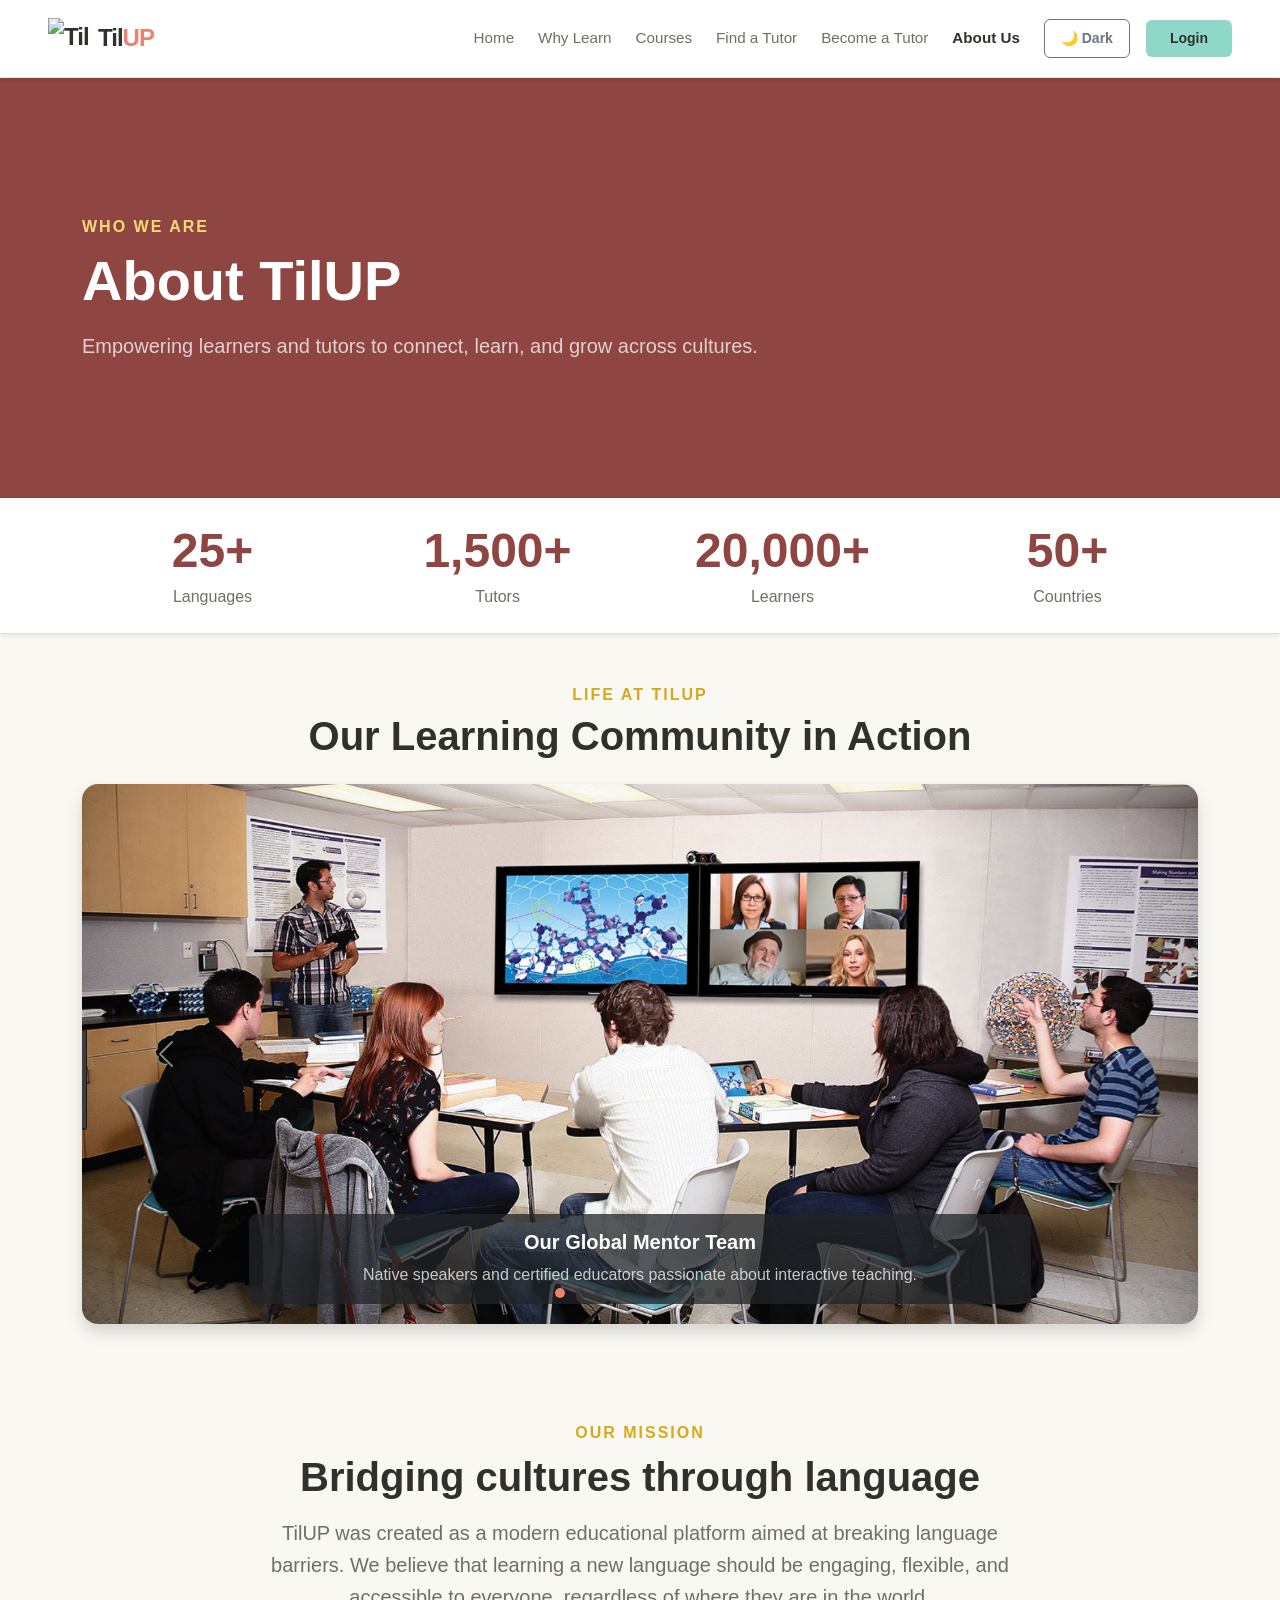
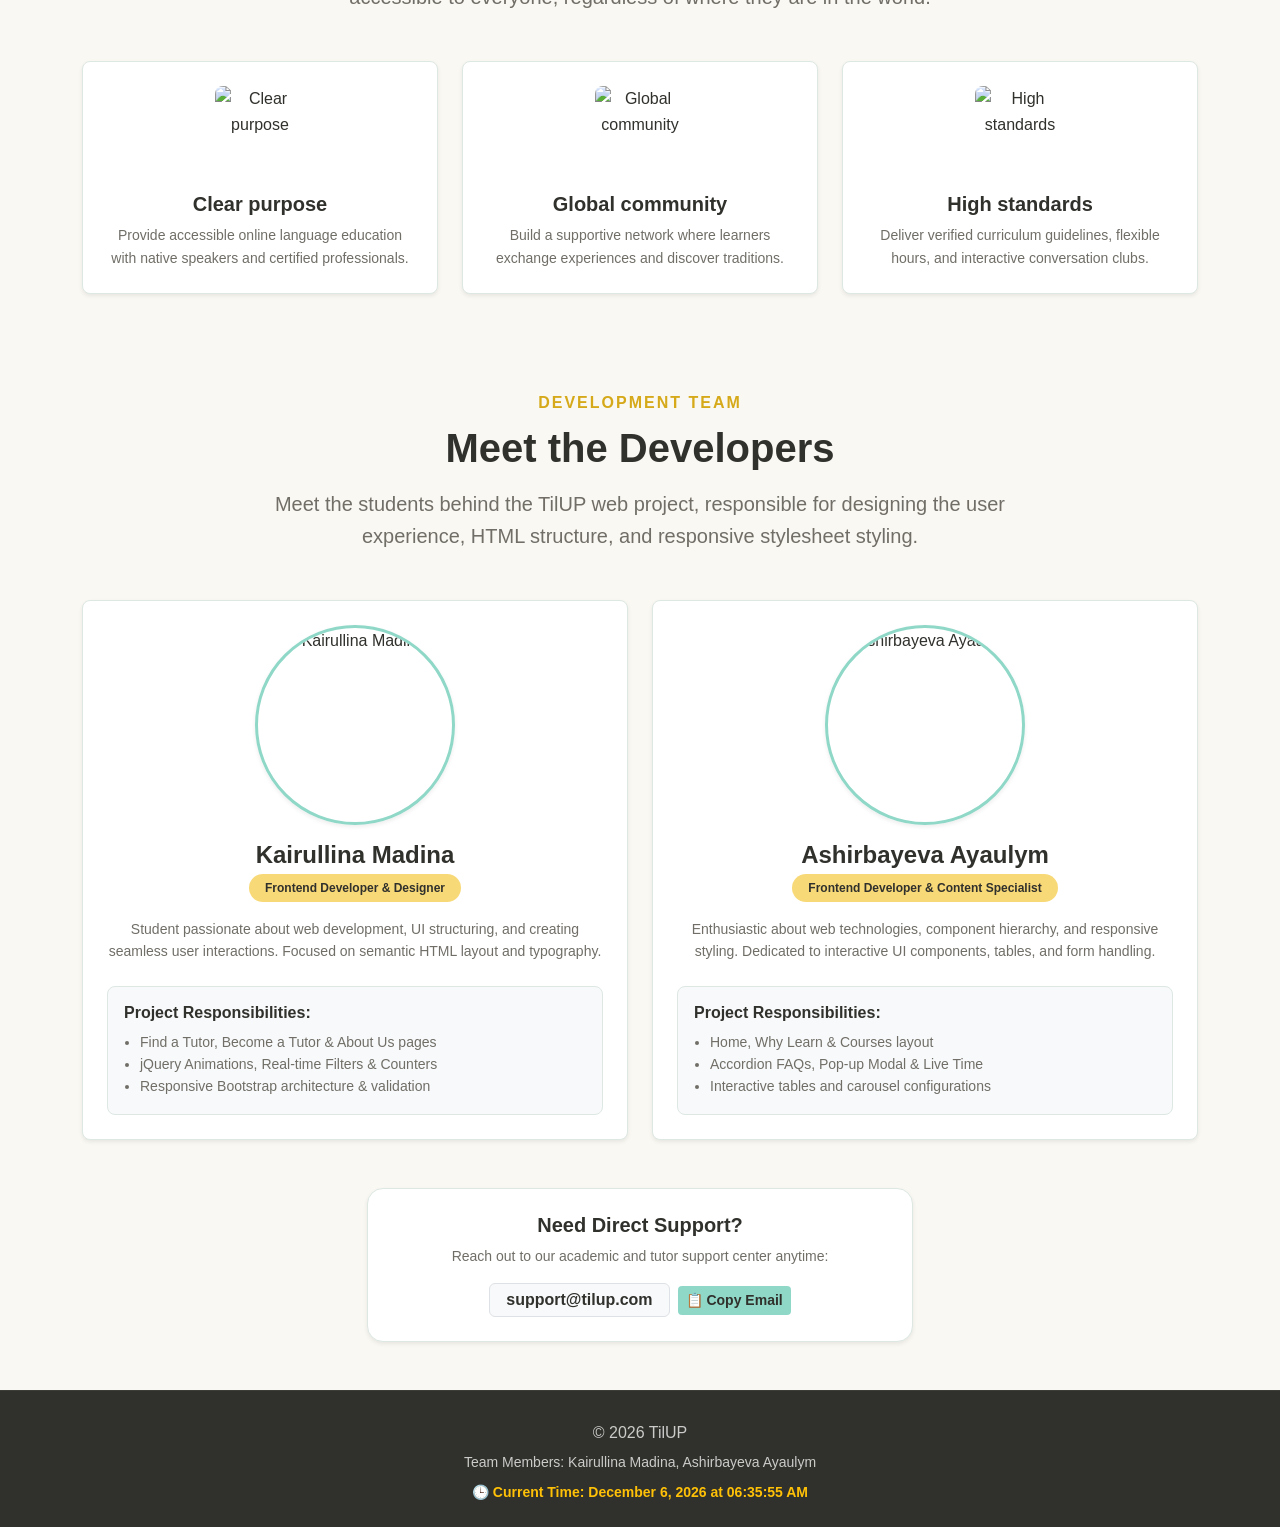
==== commit 5f148335: "more fixes" ====
--- a/about.html
+++ b/about.html
@@ -4,6 +4,7 @@
     <meta charset="UTF-8">
     <meta name="viewport" content="width=device-width, initial-scale=1.0">
     <title>TilUP | About Us</title>
+    <link rel="icon" href="images/logo.PNG" type="image/png">
 
     <!-- Bootstrap 5.3.8 CSS -->
     <link href="https://cdn.jsdelivr.net/npm/bootstrap@5.3.8/dist/css/bootstrap.min.css" rel="stylesheet">
@@ -79,7 +80,7 @@
             </div>
         </section>
 
-        <!-- Carousel -->
+        <!-- Carousel (1-й слайд грузится сразу, 2–9 — при переключении) -->
         <section class="py-5">
             <div class="container-xl">
                 <div class="text-center mb-4">
@@ -111,56 +112,56 @@
                                     </div>
                                 </div>
                                 <div class="carousel-item">
-                                    <img src="images/student_centered.jpg" class="d-block w-100 tu-carousel-img object-fit-cover" alt="Student lessons">
+                                    <img src="data:image/svg+xml,%3Csvg xmlns='http://www.w3.org/2000/svg' viewBox='0 0 1 1'%3E%3C/svg%3E" data-src="images/student_centered.jpg" class="lazy-img d-block w-100 tu-carousel-img object-fit-cover" alt="Student lessons">
                                     <div class="carousel-caption d-none d-md-block bg-dark bg-opacity-75 rounded-3 p-3">
                                         <h5 class="text-white fw-bold">Student-Centered Lessons</h5>
                                         <p class="mb-0 text-white-50">Personalized pace tailored for your individual goals.</p>
                                     </div>
                                 </div>
                                 <div class="carousel-item">
-                                    <img src="images/vibrant_community.jpeg" class="d-block w-100 tu-carousel-img object-fit-cover" alt="Supportive community">
+                                    <img src="data:image/svg+xml,%3Csvg xmlns='http://www.w3.org/2000/svg' viewBox='0 0 1 1'%3E%3C/svg%3E" data-src="images/vibrant_community.jpeg" class="lazy-img d-block w-100 tu-carousel-img object-fit-cover" alt="Supportive community">
                                     <div class="carousel-caption d-none d-md-block bg-dark bg-opacity-75 rounded-3 p-3">
                                         <h5 class="text-white fw-bold">Vibrant Community</h5>
                                         <p class="mb-0 text-white-50">Practice conversation with peers across continents.</p>
                                     </div>
                                 </div>
                                 <div class="carousel-item">
-                                    <img src="images/teaching_standarts.jpg" class="d-block w-100 tu-carousel-img object-fit-cover" alt="Online classroom">
+                                    <img src="data:image/svg+xml,%3Csvg xmlns='http://www.w3.org/2000/svg' viewBox='0 0 1 1'%3E%3C/svg%3E" data-src="images/teaching_standarts.jpg" class="lazy-img d-block w-100 tu-carousel-img object-fit-cover" alt="Online classroom">
                                     <div class="carousel-caption d-none d-md-block bg-dark bg-opacity-75 rounded-3 p-3">
                                         <h5 class="text-white fw-bold">High Teaching Standards</h5>
                                         <p class="mb-0 text-white-50">Approved curriculum guidelines and verified mentors.</p>
                                     </div>
                                 </div>
                                 <div class="carousel-item">
-                                    <img src="images/real_speaking.jpeg" class="d-block w-100 tu-carousel-img object-fit-cover" alt="Speaking practice">
+                                    <img src="data:image/svg+xml,%3Csvg xmlns='http://www.w3.org/2000/svg' viewBox='0 0 1 1'%3E%3C/svg%3E" data-src="images/real_speaking.jpeg" class="lazy-img d-block w-100 tu-carousel-img object-fit-cover" alt="Speaking practice">
                                     <div class="carousel-caption d-none d-md-block bg-dark bg-opacity-75 rounded-3 p-3">
                                         <h5 class="text-white fw-bold">Real-World Speaking</h5>
                                         <p class="mb-0 text-white-50">Overcome the language barrier from the very first lesson.</p>
                                     </div>
                                 </div>
                                 <div class="carousel-item">
-                                    <img src="images/flexible_schedule.jpg" class="d-block w-100 tu-carousel-img object-fit-cover" alt="Flexible schedule">
+                                    <img src="data:image/svg+xml,%3Csvg xmlns='http://www.w3.org/2000/svg' viewBox='0 0 1 1'%3E%3C/svg%3E" data-src="images/flexible_schedule.jpg" class="lazy-img d-block w-100 tu-carousel-img object-fit-cover" alt="Flexible schedule">
                                     <div class="carousel-caption d-none d-md-block bg-dark bg-opacity-75 rounded-3 p-3">
                                         <h5 class="text-white fw-bold">Flexible Schedules</h5>
                                         <p class="mb-0 text-white-50">Book private sessions anytime that fits your daily routine.</p>
                                     </div>
                                 </div>
                                 <div class="carousel-item">
-                                    <img src="images/verified_tutors.jpeg" class="d-block w-100 tu-carousel-img object-fit-cover" alt="Interview process">
+                                    <img src="data:image/svg+xml,%3Csvg xmlns='http://www.w3.org/2000/svg' viewBox='0 0 1 1'%3E%3C/svg%3E" data-src="images/verified_tutors.jpeg" class="lazy-img d-block w-100 tu-carousel-img object-fit-cover" alt="Interview process">
                                     <div class="carousel-caption d-none d-md-block bg-dark bg-opacity-75 rounded-3 p-3">
                                         <h5 class="text-white fw-bold">Verified Tutors</h5>
                                         <p class="mb-0 text-white-50">Carefully screened language coaches and specialists.</p>
                                     </div>
                                 </div>
                                 <div class="carousel-item">
-                                    <img src="images/clear_progress.jpg" class="d-block w-100 tu-carousel-img object-fit-cover" alt="Mission and purpose">
+                                    <img src="data:image/svg+xml,%3Csvg xmlns='http://www.w3.org/2000/svg' viewBox='0 0 1 1'%3E%3C/svg%3E" data-src="images/clear_progress.jpg" class="lazy-img d-block w-100 tu-carousel-img object-fit-cover" alt="Mission and purpose">
                                     <div class="carousel-caption d-none d-md-block bg-dark bg-opacity-75 rounded-3 p-3">
                                         <h5 class="text-white fw-bold">Clear Educational Milestones</h5>
                                         <p class="mb-0 text-white-50">Tangible progress from beginner basics to fluent speech.</p>
                                     </div>
                                 </div>
                                 <div class="carousel-item">
-                                    <img src="images/people.jpeg" class="d-block w-100 tu-carousel-img object-fit-cover" alt="Diverse learners">
+                                    <img src="data:image/svg+xml,%3Csvg xmlns='http://www.w3.org/2000/svg' viewBox='0 0 1 1'%3E%3C/svg%3E" data-src="images/people.jpeg" class="lazy-img d-block w-100 tu-carousel-img object-fit-cover" alt="Diverse learners">
                                     <div class="carousel-caption d-none d-md-block bg-dark bg-opacity-75 rounded-3 p-3">
                                         <h5 class="text-white fw-bold">Global Culture Exchange</h5>
                                         <p class="mb-0 text-white-50">Discover local traditions through native language immersion.</p>
@@ -194,7 +195,7 @@
                 <div class="col-12 col-md-6 col-lg-4">
                     <article class="feature-card card h-100 p-4 border rounded-3 shadow-sm text-center bg-white">
                         <div class="feature-icon tu-icon-box mx-auto mb-3 rounded-3 overflow-hidden">
-                            <img src="images/purpose.jpg" alt="Clear purpose" class="w-100 h-100 object-fit-cover">
+                            <img src="data:image/svg+xml,%3Csvg xmlns='http://www.w3.org/2000/svg' viewBox='0 0 1 1'%3E%3C/svg%3E" data-src="images/purpose.jpg" alt="Clear purpose" class="lazy-img w-100 h-100 object-fit-cover">
                         </div>
                         <h3 class="h5 fw-bold text-dark mb-2">Clear purpose</h3>
                         <p class="text-secondary small mb-0">Provide accessible online language education with native speakers and certified professionals.</p>
@@ -204,7 +205,7 @@
                 <div class="col-12 col-md-6 col-lg-4">
                     <article class="feature-card card h-100 p-4 border rounded-3 shadow-sm text-center bg-white">
                         <div class="feature-icon tu-icon-box mx-auto mb-3 rounded-3 overflow-hidden">
-                            <img src="images/community.jpg" alt="Global community" class="w-100 h-100 object-fit-cover">
+                            <img src="data:image/svg+xml,%3Csvg xmlns='http://www.w3.org/2000/svg' viewBox='0 0 1 1'%3E%3C/svg%3E" data-src="images/community.jpg" alt="Global community" class="lazy-img w-100 h-100 object-fit-cover">
                         </div>
                         <h3 class="h5 fw-bold text-dark mb-2">Global community</h3>
                         <p class="text-secondary small mb-0">Build a supportive network where learners exchange experiences and discover traditions.</p>
@@ -214,7 +215,7 @@
                 <div class="col-12 col-md-12 col-lg-4">
                     <article class="feature-card card h-100 p-4 border rounded-3 shadow-sm text-center bg-white">
                         <div class="feature-icon tu-icon-box mx-auto mb-3 rounded-3 overflow-hidden">
-                            <img src="images/standard.jpg" alt="High standards" class="w-100 h-100 object-fit-cover">
+                            <img src="data:image/svg+xml,%3Csvg xmlns='http://www.w3.org/2000/svg' viewBox='0 0 1 1'%3E%3C/svg%3E" data-src="images/standard.jpg" alt="High standards" class="lazy-img w-100 h-100 object-fit-cover">
                         </div>
                         <h3 class="h5 fw-bold text-dark mb-2">High standards</h3>
                         <p class="text-secondary small mb-0">Deliver verified curriculum guidelines, flexible hours, and interactive conversation clubs.</p>
@@ -235,7 +236,7 @@
             <div class="team-grid row g-4 justify-content-center text-start">
                 <div class="col-12 col-lg-6">
                     <article class="team-card card h-100 p-4 border rounded-3 shadow-sm bg-white text-center">
-                        <img src="images/madina.jpg" alt="Kairullina Madina" class="round-imageus tu-avatar-lg rounded-circle mx-auto mb-3 shadow-sm" width="200" height="200">
+                        <img src="data:image/svg+xml,%3Csvg xmlns='http://www.w3.org/2000/svg' viewBox='0 0 1 1'%3E%3C/svg%3E" data-src="images/madina.jpg" alt="Kairullina Madina" class="lazy-img round-imageus tu-avatar-lg rounded-circle mx-auto mb-3 shadow-sm" width="200" height="200">
                         <div class="team-info">
                             <h3 class="h4 fw-bold text-dark mb-1">Kairullina Madina</h3>
                             <span class="badge text-bg-warning px-3 py-2 mb-3 fw-bold rounded-pill">Frontend Developer &amp; Designer</span>
@@ -257,7 +258,7 @@
 
                 <div class="col-12 col-lg-6">
                     <article class="team-card card h-100 p-4 border rounded-3 shadow-sm bg-white text-center">
-                        <img src="images/ayaulym.jpg" alt="Ashirbayeva Ayaulym" class="round-imageus tu-avatar-lg rounded-circle mx-auto mb-3 shadow-sm" width="200" height="200">
+                        <img src="data:image/svg+xml,%3Csvg xmlns='http://www.w3.org/2000/svg' viewBox='0 0 1 1'%3E%3C/svg%3E" data-src="images/ayaulym.jpg" alt="Ashirbayeva Ayaulym" class="lazy-img round-imageus tu-avatar-lg rounded-circle mx-auto mb-3 shadow-sm" width="200" height="200">
                         <div class="team-info">
                             <h3 class="h4 fw-bold text-dark mb-1">Ashirbayeva Ayaulym</h3>
                             <span class="badge text-bg-warning px-3 py-2 mb-3 fw-bold rounded-pill">Frontend Developer &amp; Content Specialist</span>
--- a/css/style.css
+++ b/css/style.css
@@ -256,10 +256,11 @@
     color: #30302C !important;
 }
 
-/* Унифицированные бейджи и теги предметов */
+/* Унифицированные бейджи, теги предметов и плашки в отзывах */
 .subject-tag,
 .badge.text-bg-warning,
-.badge.bg-warning-subtle {
+.badge.bg-warning-subtle,
+#reviewsCarousel .badge {
     background-color: var(--tu-gold-light) !important;
     color: #30302C !important;
     font-weight: 700;
@@ -267,13 +268,14 @@
 
 body.dark-theme .subject-tag,
 body.dark-theme .badge.text-bg-warning,
-body.dark-theme .badge.bg-warning-subtle {
+body.dark-theme .badge.bg-warning-subtle,
+body.dark-theme #reviewsCarousel .badge {
     background-color: #3a321d !important;
     color: var(--tu-gold-light) !important;
     border: 1px solid rgba(248, 217, 120, 0.35) !important;
 }
 
-/* Бейджи с промокодом и email поддержки */
+/* Бейджи с промокодом (TILUP2026) и email поддержки (support@tilup.com) */
 body.dark-theme span.badge.bg-light,
 body.dark-theme span.badge.bg-secondary-subtle {
     background-color: var(--tu-bg-subtle) !important;
@@ -415,7 +417,8 @@
 /* Инверсия темных иконок преимуществ и форматов в темной теме */
 body.dark-theme .feature-icon img,
 body.dark-theme .format-icon img {
-    filter: brightness(0) invert(1) !important;
+    filter: invert(1) !important;
+    mix-blend-mode: screen;
     opacity: 0.92;
 }
 
@@ -719,7 +722,7 @@
 /* Плавное появление картинок при Lazy Loading */
 .lazy-img {
     opacity: 0;
-    background-color: var(--tu-bg-subtle);
+    background-color: transparent;
     transition: opacity 0.4s ease-in-out;
 }
 
